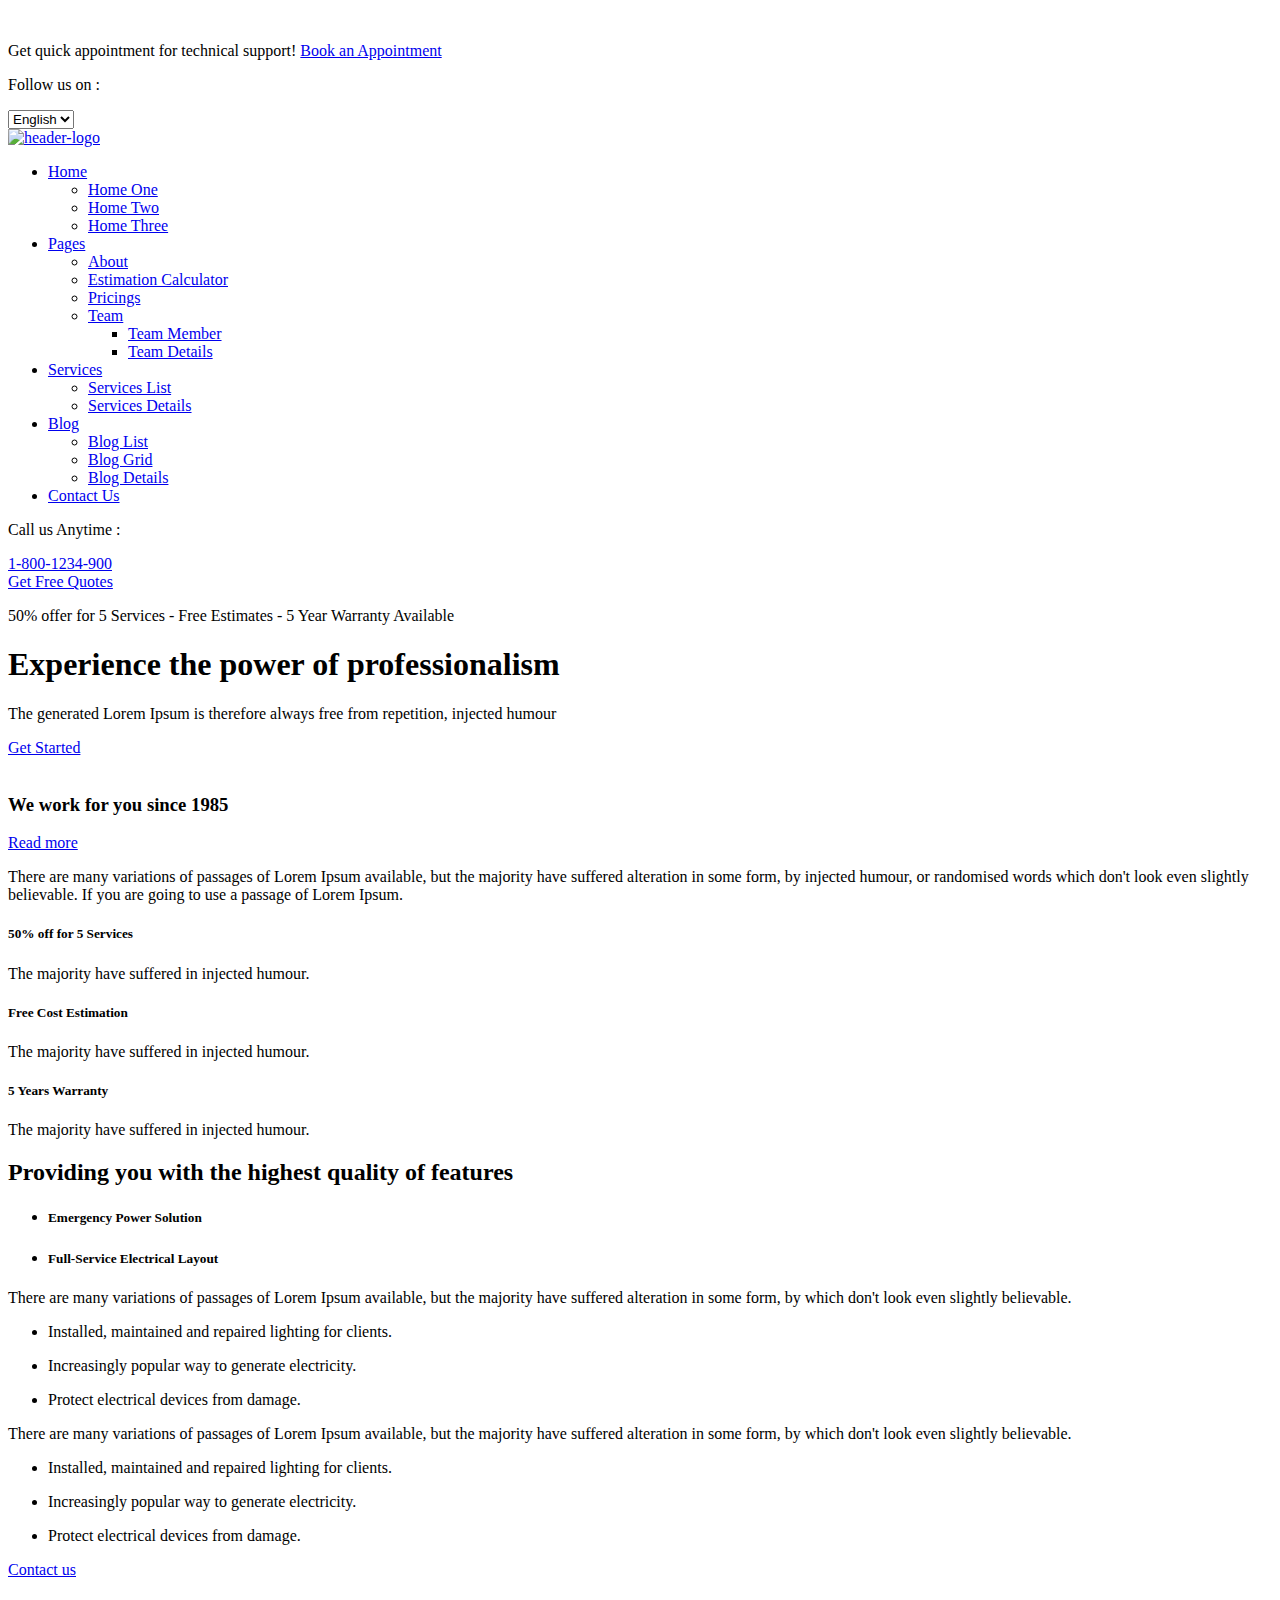
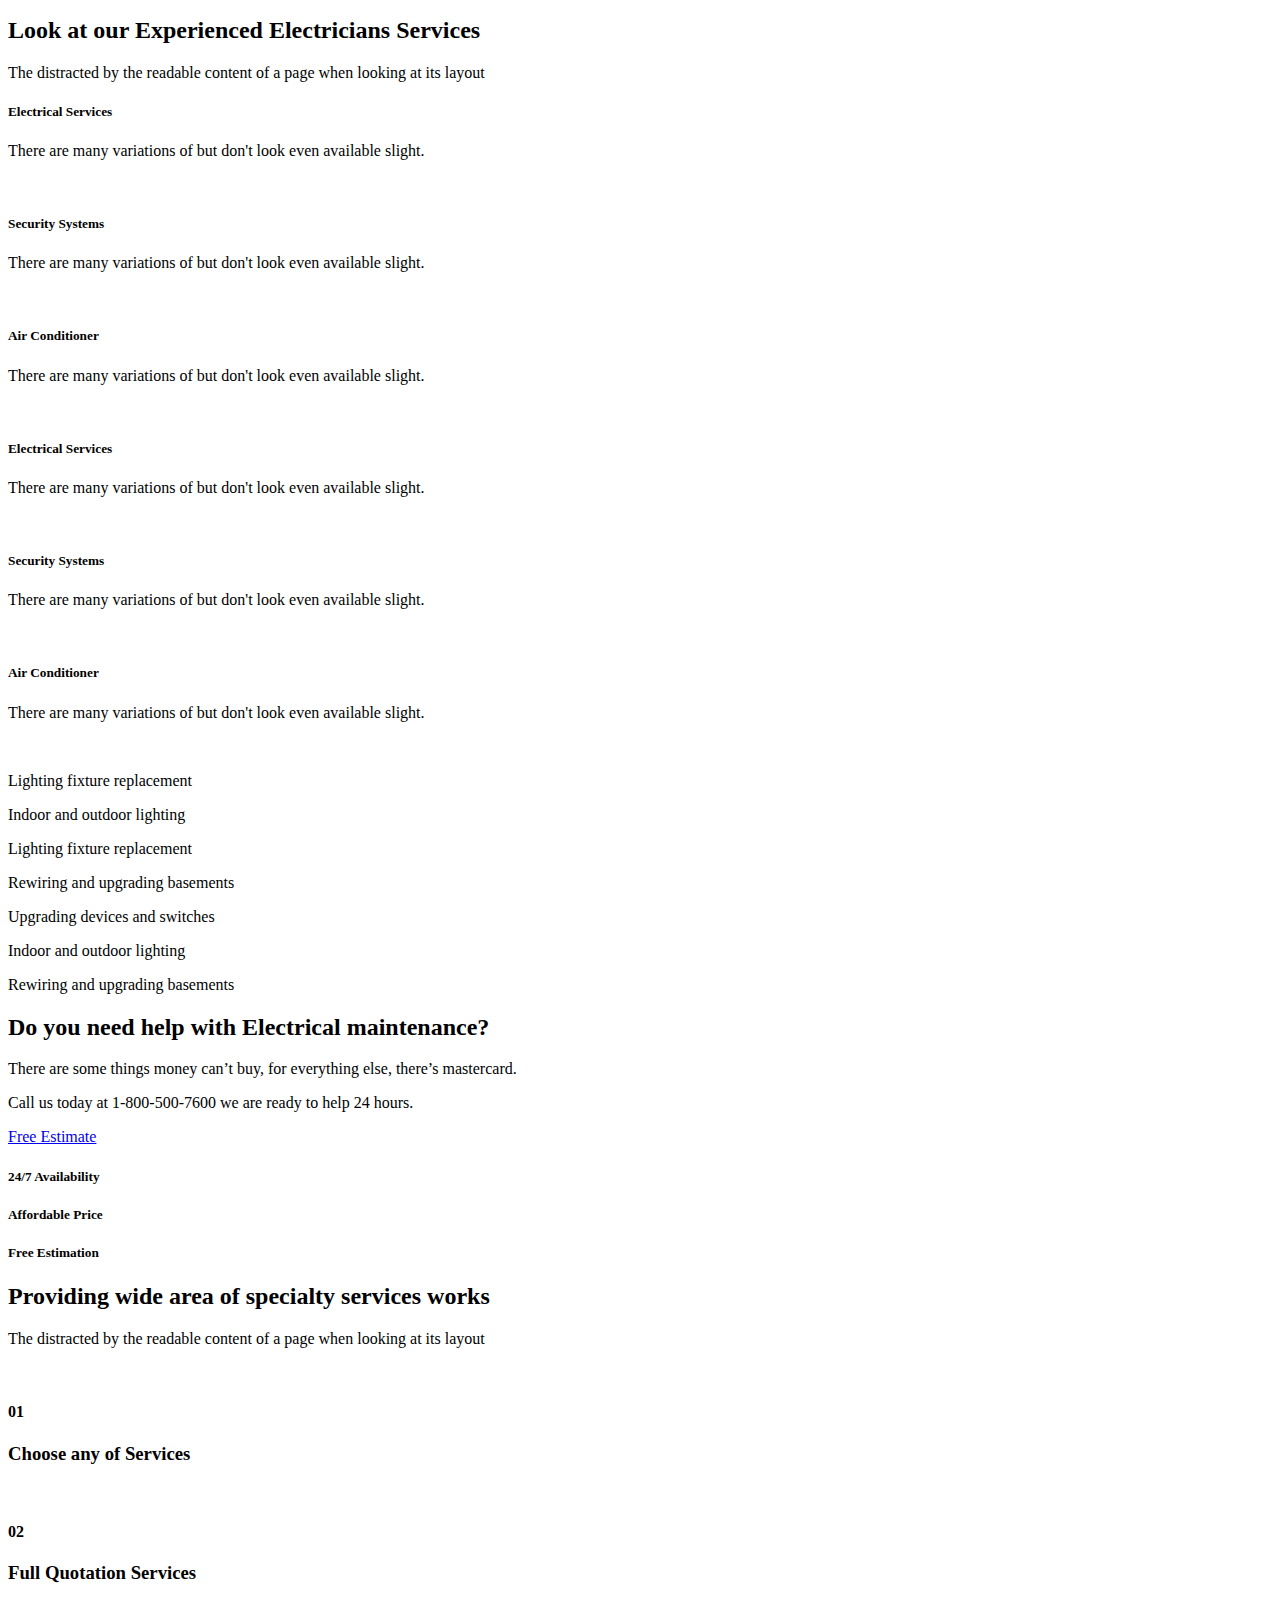
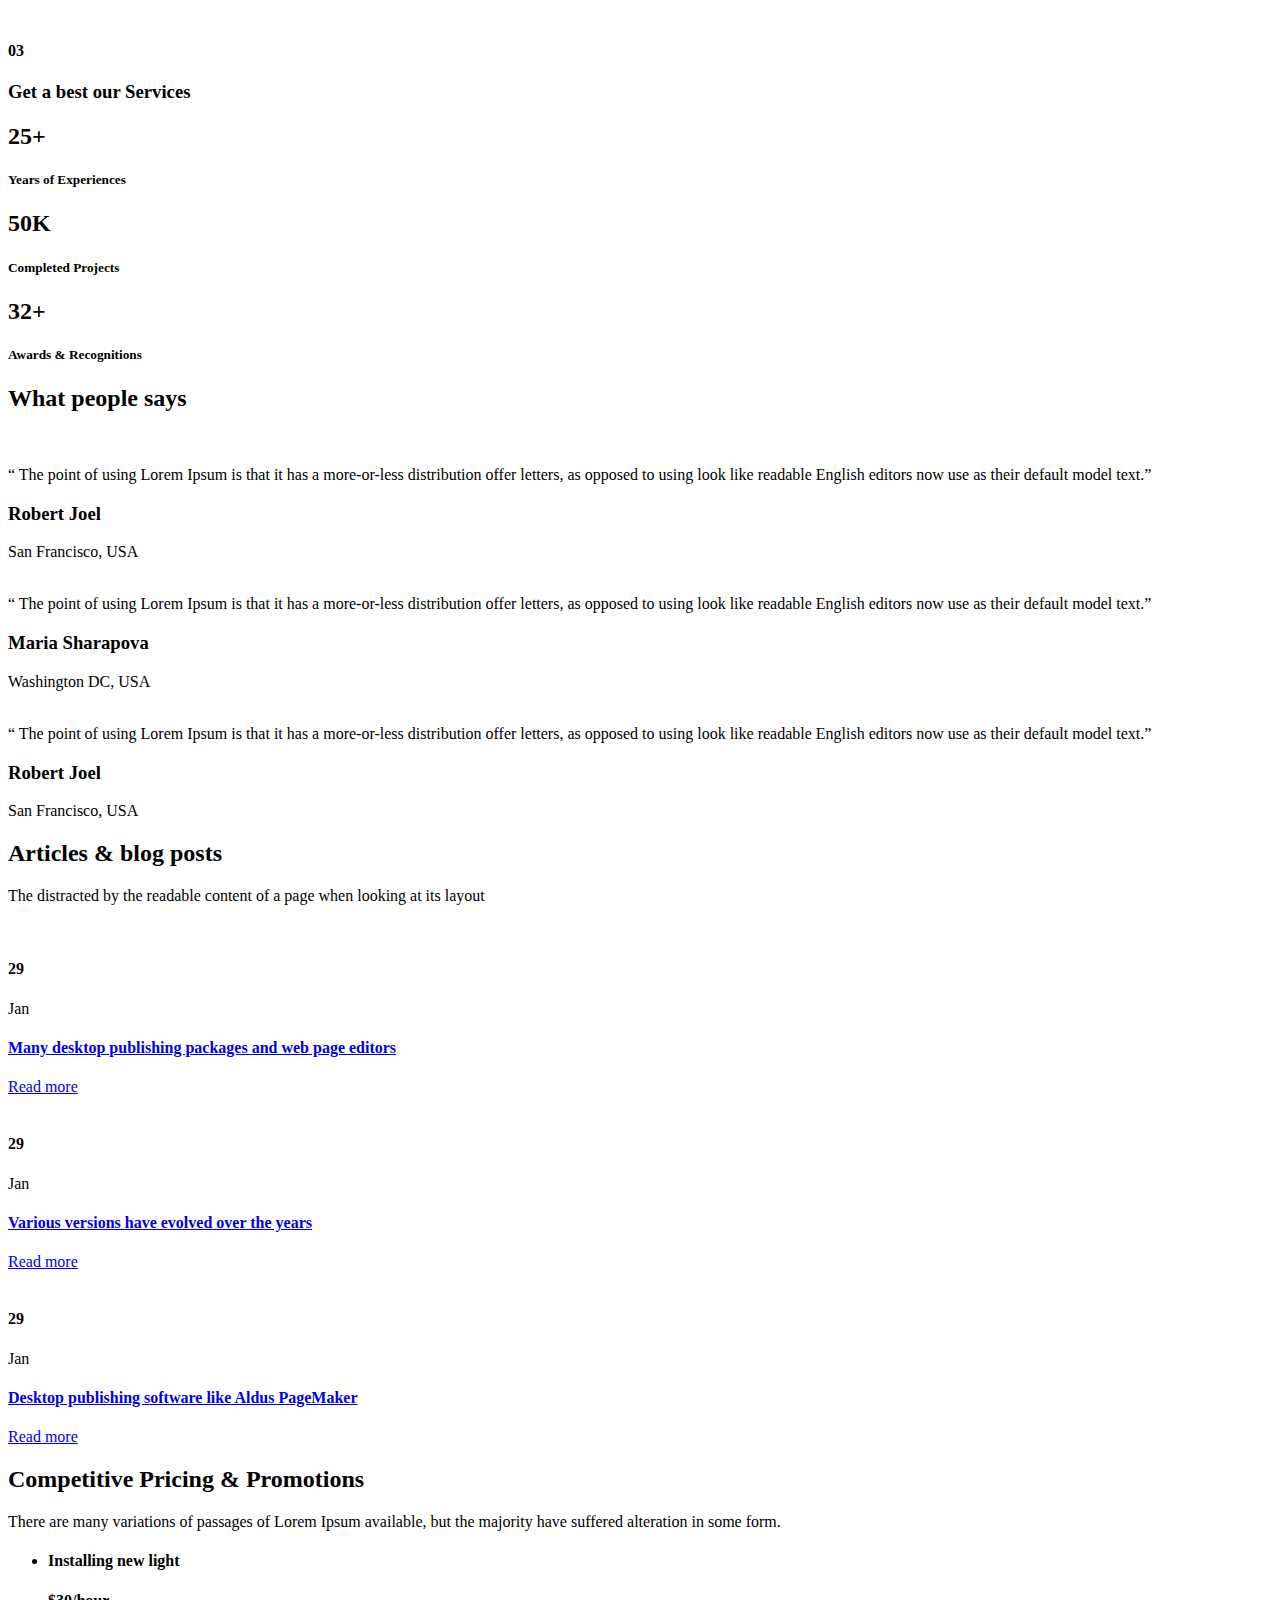
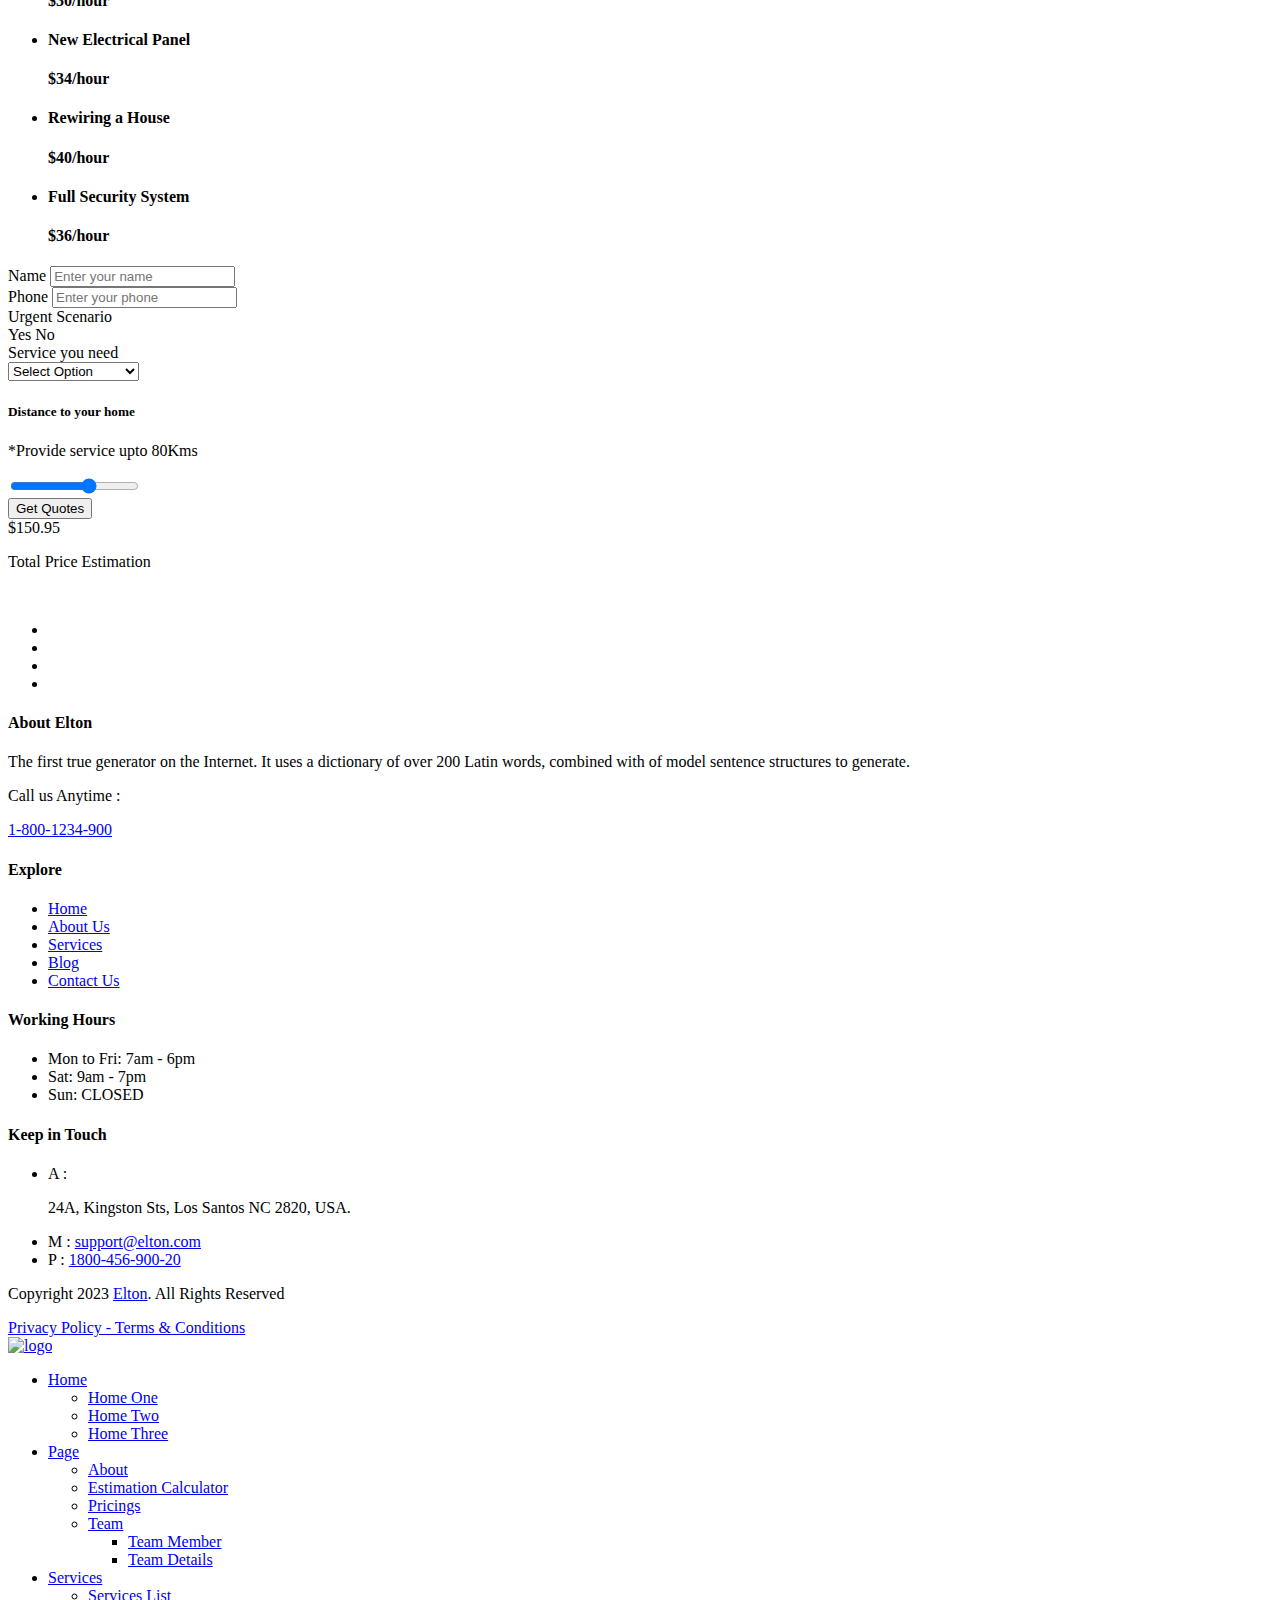
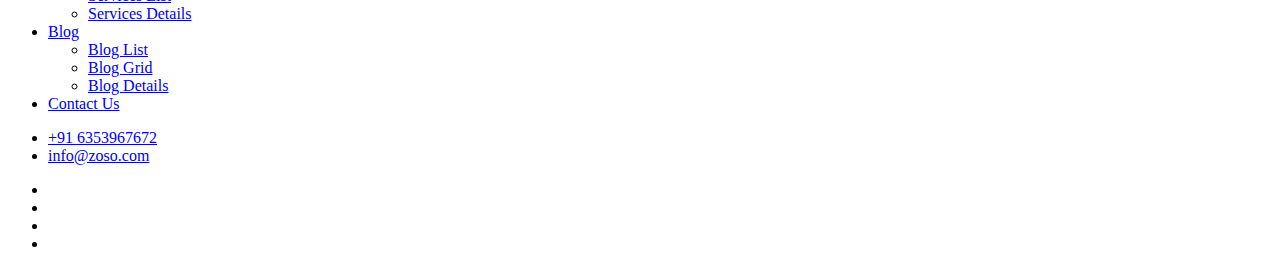
==== index.html @ 2d93e22a "Add files via upload" ====
<!DOCTYPE html>
<html lang="en">

<head>
    <meta charset="utf-8">
    <meta name="viewport" content="width=device-width, initial-scale=1">
    <!-- favicon -->
    <title>Elton</title>
    <link rel="icon" type="image/x-icon" href="assets/images/resources/favicon.png">
    <!-- fonts -->
    <link rel="preconnect" href="https://fonts.googleapis.com">
    <link rel="preconnect" href="https://fonts.gstatic.com" crossorigin>
    <link rel="preconnect" href="https://fonts.googleapis.com">
    <link rel="preconnect" href="https://fonts.gstatic.com" crossorigin>
    <link href="https://fonts.googleapis.com/css2?family=Inter:wght@100;200;300;400;500;600;700;800;900&family=Manrope:wght@200;300;400;500;600;700;800&display=swap" rel="stylesheet">
    <!-- stylesheet -->
    <link rel="stylesheet" type="text/css" href="assets/vendors/bootstrap/css/bootstrap.css">
    <link rel="stylesheet" type="text/css" href="assets/vendors/fontawesome/css/all.min.css">
    <link rel="stylesheet" type="text/css" href="assets/vendors/animate/animate.min.css">
    <link rel="stylesheet" type="text/css" href="assets/vendors/youtube-popup/youtube-popup.css">
    <link rel="stylesheet" type="text/css" href="assets/vendors/icomoon/style.css">
    <link rel="stylesheet" type="text/css" href="assets/vendors/owl-carousel/owl.carousel.min.css">
    <link rel="stylesheet" type="text/css" href="assets/vendors/owl-carousel/owl.theme.default.min.css">
    <link rel="stylesheet" type="text/css" href="assets/css/style.css">
    <link rel="stylesheet" type="text/css" href="assets/css/responsive.css">
</head>

<!-- body -->

<body class="custom-cursor">
    <div class="custom-cursor-one"></div>
    <div class="custom-cursor-two"></div>
    <div class="preloader">
        <div class="preloader-circle">
        </div>
        <div class="preloader-circle-img">
            <img src="assets/images/resources/fave-icon.png" alt="">
        </div>
    </div>
    <!-- page-wrapper -->
    <div class="page-wrapper">
        <!-- header -->
        <header class="main-header">
            <!-- main-header-top-wrapper -->
            <div class="main-header-top-wrapper">
                <div class="main-header-top-shape-one"></div>
                <div class="main-header-top-shape-two"></div>
                <div class="main-header-top-shape-three"></div>
                <div class="main-header-top-shape-four"></div>
                <div class="container-fluid">
                    <!-- main-header-top-inner -->
                    <div class="main-header-top-inner">
                        <div class="main-header-top-left">
                            <span class="icon-header-top-icon"></span>
                            <p class="main-header-top-text">Get quick appointment for technical support! <a
                                    href="contact.html">Book an Appointment<i class="icon-arrow-right-up"></i></a></p>
                        </div>
                        <div class="main-header-top-right">
                            <div class="main-header-social">
                                <p>Follow us on :</p>
                                <a href="#"><span class="icon-facebook"></span></a>
                                <a href="#"><span class="icon-twitter"></span></a>
                                <a href="#"><span class="icon-in"></span></a>
                            </div>
                            <div class="main-header-top-right-language-box">
                                <i class="icon-lng"></i>
                                <select name="pets" id="pet-select">
                                    <option value="">English</option>
                                    <option value="fra">Fra</option>
                                    <option value="ger">Ger</option>
                                    <option value="ita">Ita</option>
                                </select>
                            </div>
                        </div>
                    </div>
                </div>
            </div>
            <!-- main-header-menu-wrapper -->
            <div class="main-header-menu-wrapper">
                <div class="container-fluid">
                    <!-- main-menu -->
                    <nav class="main-menu">
                        <!-- main-menu-logo -->
                        <div class="main-menu-logo">
                            <a href="index.html">
                                <img src="assets/images/resources/logo.png" alt="header-logo">
                            </a>
                        </div>
                        <!-- main-menu-list -->
                        <ul class="main-menu-list">
                            <li class="menu-item-children"><a href="#">Home</a>
                                <ul>
                                    <li><a href="index.html">Home One</a></li>
                                    <li><a href="index2.html">Home Two</a></li>
                                    <li><a href="index3.html">Home Three</a></li>
                                </ul>
                            </li>
                            <li class="menu-item-children"><a href="#">Pages</a>
                                <ul>
                                    <li><a href="about.html">About</a></li>
                                    <li><a href="calculator.html">Estimation Calculator</a></li>
                                    <li><a href="pricing.html">Pricings</a></li>
                                    <li class="menu-item-children"><a href="#">Team<i class="fa fa-angle-down"></i></a>
                                        <ul class="sub-menu-inner">
                                            <li><a href="team.html">Team Member</a></li>
                                            <li><a href="team-details.html">Team Details</a></li>
                                        </ul>
                                    </li>
                                </ul>
                            </li>
                            <li class="menu-item-children"><a href="#">Services</a>
                                <ul>
                                    <li><a href="services.html">Services List</a></li>
                                    <li><a href="services-details.html">Services Details</a></li>
                                </ul>
                            </li>
                            <li class="menu-item-children"><a href="#">Blog</a>
                                <ul>
                                    <li><a href="blog.html">Blog List</a></li>
                                    <li><a href="blog-grid.html">Blog Grid</a></li>
                                    <li><a href="blog-details.html">Blog Details</a></li>
                                </ul>
                            </li>
                            <li><a href="contact.html">Contact Us</a></li>
                        </ul>
                        <!-- main-menu-right -->
                        <div class="main-menu-right">
                            <div class="main-menu-right-number-box">
                                <div class="main-menu-right-number-icon">
                                    <i class="icon-phone"></i>
                                </div>
                                <div class="main-menu-right-number-detail">
                                    <p>Call us Anytime :</p>
                                    <a href="tel:1-800-1234-900">1-800-1234-900</a>
                                </div>
                            </div>
                            <a href="calculator.html" class="main-menu-btn thm-btn">Get Free Quotes<i
                                    class="icon-arrow-right-up"></i></a>
                        </div>
                        <!-- header-right-end -->
                        <div class="header-right-end">
                            <span class="line-1"></span>
                            <span class="line-2"></span>
                            <span class="line-3"></span>
                        </div>
                    </nav>
                </div>
            </div>
        </header>
        <!-- site-main -->
        <main class="site-main">
            <!-- banner-one -->
            <section class="banner-one">
                <div class="banner-one-bg"></div>
                <div class="banner-one-bg-shape"></div>
                <div class="banner-one-shape-1 wow fadeInDownBig animated" data-wow-duration="1500ms"
                    data-wow-delay="100ms"></div>
                <div class="banner-one-shape-2 wow bounceInDown animated" data-wow-duration="3000ms"
                    data-wow-delay="400ms"></div>
                <div class="banner-one-shape-3 wow fadeInLeftBig animated" data-wow-duration="1500ms"
                    data-wow-delay="800ms"></div>
                <div class="banner-one-shape-4 wow fadeInLeftBig animated" data-wow-duration="1500ms"
                    data-wow-delay="1200ms"></div>
                <div class="banner-one-shape-5 wow fadeInRightBig animated" data-wow-duration="1500ms"
                    data-wow-delay="200ms"></div>
                <div class="banner-one-shape-6 wow bounceInRight animated" data-wow-duration="3000ms"
                    data-wow-delay="500ms"></div>
                <div class="banner-one-shape-7 wow fadeInRightBig animated" data-wow-duration="1500ms"
                    data-wow-delay="1000ms"></div>
                <div class="banner-one-shape-8 wow fadeInRightBig animated" data-wow-duration="1500ms"
                    data-wow-delay="1300ms"></div>
                <div class="container">
                    <!-- banner-one-info-box -->
                    <div class="banner-one-info-box">
                        <!-- banner-one-subtitle -->
                        <div class="banner-one-subtitle wow fadeInLeft animated" data-wow-duration="1500ms"
                            data-wow-delay="100ms">
                            <span class="icon-header-top-icon"></span>
                            <p>50% offer for 5 Services - Free Estimates - 5 Year Warranty Available</p>
                        </div>
                        <!-- banner-one-title -->
                        <div class="banner-one-title wow fadeInLeft animated" data-wow-duration="1500ms"
                            data-wow-delay="300ms">
                            <h1>Experience the power of professionalism</h1>
                        </div>
                        <!-- banner-one-text -->
                        <div class="banner-one-text wow fadeInLeft animated" data-wow-duration="1500ms"
                            data-wow-delay="500ms">
                            <p>The generated Lorem Ipsum is therefore always free from repetition, injected humour
                            </p>
                        </div>
                        <!-- banner-one-btn -->
                        <div class="banner-one-btn wow fadeInLeft animated" data-wow-duration="1500ms"
                            data-wow-delay="700ms">
                            <a href="calculator.html" class="thm-btn main-btn">Get Started<i class="icon-arrow-right-up"></i></a>
                        </div>
                    </div>
                </div>
            </section>
            <!-- about-one -->
            <section class="about-one">
                <div class="about-one-shape-1"></div>
                <div class="about-one-shape-2"></div>
                <div class="about-one-shape-3"></div>
                <div class="container">
                    <div class="row">
                        <div class="col-xl-7 col-lg-12 col-md-12 col-sm-12">
                            <!-- about-one-top -->
                            <div class="about-one-top wow fadeInUp animated" data-wow-duration="1500ms"
                                data-wow-delay="100ms">
                                <div class="about-one-icon">
                                    <img src="assets/images/about/about-Icon.png" alt="">
                                </div>
                                <div class="about-one-top-title">
                                    <h3>We work for you since 1985</h3>
                                    <a href="about.html" class="read-more-btn">Read more<i class="icon-arrow-right-up"></i></a>
                                </div>
                            </div>
                        </div>
                        <div class="col-xl-5 col-lg-12 col-md-12 col-sm-12">
                            <!-- about-one-top-text -->
                            <div class="about-one-top-text wow fadeInUp animated" data-wow-duration="1500ms"
                                data-wow-delay="200ms">
                                <p>There are many variations of passages of Lorem Ipsum available, but the majority
                                    have
                                    suffered alteration in some form, by injected humour, or randomised words which
                                    don't
                                    look even slightly believable. If you are going to use a passage of Lorem Ipsum.
                                </p>
                            </div>
                        </div>
                    </div>
                    <!-- about-one-bottom-box -->
                    <div class="about-one-bottom-box">
                        <div class="row">
                            <div class="col-xl-4 col-lg-4 col-md-12 col-sm-12 ">
                                <!-- about-one-single-box -->
                                <div class="about-one-single-box wow fadeInUp animated"
                                    data-wow-duration="1500ms" data-wow-delay="300ms">
                                    <div class="about-one-single-shape-1"></div>
                                    <div class="about-one-single-shape-2"></div>
                                    <div class="about-one-single-icon">
                                        <span class="icon-services01"></span>
                                    </div>
                                    <div class="about-one-single-title">
                                        <h5>50% off for 5 Services</h5>
                                        <p>The majority have suffered in injected humour.</p>
                                    </div>
                                </div>
                            </div>
                            <div class="col-xl-4 col-lg-4 col-md-12 col-sm-12 ">
                                <!-- about-one-single-box -->
                                <div class="about-one-single-box wow fadeInUp animated"
                                    data-wow-duration="1500ms" data-wow-delay="400ms">
                                    <div class="about-one-single-shape-1"></div>
                                    <div class="about-one-single-shape-2"></div>
                                    <div class="about-one-single-icon">
                                        <span class="icon-free-cost"></span>
                                    </div>
                                    <div class="about-one-single-title">
                                        <h5>Free Cost Estimation</h5>
                                        <p>The majority have suffered in injected humour.</p>
                                    </div>
                                </div>
                            </div>
                            <div class="col-xl-4 col-lg-4 col-md-12 col-sm-12 ">
                                <!-- about-one-single-box -->
                                <div class="about-one-single-box wow fadeInUp animated"
                                    data-wow-duration="1500ms" data-wow-delay="500ms">
                                    <div class="about-one-single-shape-1"></div>
                                    <div class="about-one-single-shape-2"></div>
                                    <div class="about-one-single-icon">
                                        <span class="icon-warranty"></span>
                                    </div>
                                    <div class="about-one-single-title">
                                        <h5>5 Years Warranty</h5>
                                        <p>The majority have suffered in injected humour.</p>
                                    </div>
                                </div>
                            </div>
                        </div>
                    </div>
                </div>
            </section>
            <!-- why-choose-one -->
            <section class="why-choose-one">
                <div class="container">
                    <div class="row align-items-center">
                        <div class="col-xl-6 col-lg-12 col-md-12 col-sm-12">
                            <!-- why-choose-one-left-box -->
                            <div class="why-choose-one-left-box wow fadeInLeft animated"
                                data-wow-duration="1500ms" data-wow-delay="100ms">
                                <div class="why-choose-one-icon">
                                    <span class="icon-icon"></span>
                                </div>
                                <div class="why-choose-one-title">
                                    <h2>Providing you with the highest quality of features</h2>
                                </div>
                                <!-- why-choose-one-tab -->
                                <ul class="why-choose-one-tab nav">
                                    <li>
                                        <div class="why-choose-one-tab-btn-box active" data-bs-toggle="pill"
                                            id="pills-digital-tab" data-bs-target="#pills-digital">
                                            <div class="why-choose-one-tab-btn-detail">
                                                <span class="icon-choose1"></span>
                                                <h5>Emergency Power Solution</h5>
                                            </div>
                                        </div>
                                    </li>
                                    <li>
                                        <div class="why-choose-one-tab-btn-box" data-bs-toggle="pill"
                                            id="pills-email-tab" data-bs-target="#pills-email">
                                            <div class="why-choose-one-tab-btn-detail">
                                                <span class="icon-choose2"></span>
                                                <h5>Full-Service Electrical Layout</h5>
                                            </div>
                                        </div>
                                    </li>
                                </ul>
                                <!-- why-choose-one-tab-detail -->
                                <div class="why-choose-one-tab-detail tab-content">
                                    <!-- service-three-img -->
                                    <div class="service-three-img tab-pane fade show active" id="pills-digital"
                                        aria-labelledby="pills-digital-tab">
                                        <p class="why-choose-one-tab-detail-text">There are many variations of
                                            passages
                                            of
                                            Lorem Ipsum available, but the majority have suffered alteration in some
                                            form,
                                            by which don't look even slightly believable.</p>
                                        <ul class="why-choose-one-tab-detail-list">
                                            <li>
                                                <span class="icon-check"></span>
                                                <p>Installed, maintained and repaired lighting for clients.</p>
                                            </li>
                                            <li>
                                                <span class="icon-check"></span>
                                                <p>Increasingly popular way to generate electricity.</p>
                                            </li>
                                            <li>
                                                <span class="icon-check"></span>
                                                <p>Protect electrical devices from damage.</p>
                                            </li>
                                        </ul>
                                    </div>
                                    <!-- service-three-img -->
                                    <div class="service-three-img tab-pane fade" id="pills-email"
                                        aria-labelledby="pills-email-tab">
                                        <p class="why-choose-one-tab-detail-text">There are many variations of
                                            passages
                                            of
                                            Lorem Ipsum available, but the majority have suffered alteration in some
                                            form,
                                            by which don't look even slightly believable.</p>
                                        <ul class="why-choose-one-tab-detail-list">
                                            <li>
                                                <span class="icon-check"></span>
                                                <p>Installed, maintained and repaired lighting for clients.</p>
                                            </li>
                                            <li>
                                                <span class="icon-check"></span>
                                                <p>Increasingly popular way to generate electricity.</p>
                                            </li>
                                            <li>
                                                <span class="icon-check"></span>
                                                <p>Protect electrical devices from damage.</p>
                                            </li>
                                        </ul>
                                    </div>
                                </div>
                                <!-- why-choose-one-btn -->
                                <div class="why-choose-one-btn">
                                    <a href="contact.html" class="thm-btn main-btn">Contact us<i
                                            class="icon-arrow-right-up"></i></a>
                                </div>
                            </div>
                        </div>
                        <div class="col-xl-6 col-lg-12 col-md-12 col-sm-12">
                            <!-- why-choose-one-right-box -->
                            <div class="why-choose-one-right-box  wow fadeInRight animated"
                                data-wow-duration="1500ms" data-wow-delay="100ms">
                                <div class="why-choose-one-right-box-shape-1"></div>
                                <div class="why-choose-one-right-box-shape-2"></div>
                                <!-- why-choose-one-img-box -->
                                <div class="why-choose-one-img-box">
                                    <div class="why-choose-one-img-box-shape-1 wow bounceInLeft animated"
                                        data-wow-duration="1500ms" data-wow-delay="100ms"></div>
                                    <div class="why-choose-one-img-box-shape-2 wow bounceInLeft animated"
                                        data-wow-duration="1500ms" data-wow-delay="300ms"></div>
                                    <div class="why-choose-one-img-box-shape-3 wow bounceInLeft animated"
                                        data-wow-duration="1500ms" data-wow-delay="400ms"></div>
                                    <div class="why-choose-one-img-box-shape-4 wow bounceInRight animated"
                                        data-wow-duration="1500ms" data-wow-delay="100ms"></div>
                                    <div class="why-choose-one-img-box-shape-5 wow bounceInRight animated"
                                        data-wow-duration="1500ms" data-wow-delay="300ms"></div>
                                    <div class="why-choose-one-img-box-shape-6 wow bounceInRight animated"
                                        data-wow-duration="1500ms" data-wow-delay="400ms"></div>
                                    <!-- why-choose-one-img -->
                                    <div class="why-choose-one-img">
                                        <img src="assets/images/why-choose/why-choose-one-img.png" alt="">
                                    </div>
                                </div>
                            </div>
                        </div>
                    </div>
                </div>
            </section>
            <!-- services-one -->
            <section class="services-one">
                <div class="services-one-shape-1"></div>
                <div class="services-one-shape-2"></div>
                <div class="container">
                    <!-- services-one-title-box -->
                    <div class="services-one-title-box">
                        <div class="section-title-box text-center">
                            <div class="section-title-icon wow fadeInUp animated" data-wow-duration="1500ms"
                                data-wow-delay="100ms">
                                <span class="icon-icon"></span>
                            </div>
                            <div class="section-title-title wow fadeInUp animated" data-wow-duration="1500ms"
                                data-wow-delay="200ms">
                                <h2>Look at our Experienced Electricians Services</h2>
                            </div>
                            <div class="section-title-text wow fadeInUp animated" data-wow-duration="1500ms"
                                data-wow-delay="300ms">
                                <p>The distracted by the readable content of a page when looking at its layout</p>
                            </div>
                        </div>
                        <!-- services-one-slider -->
                        <div class="services-one-slider owl-carousel owl-theme owl-loaded owl-drag">
                            <!-- services-one-single-box -->
                            <div class="services-one-single-box wow fadeInRight animated"
                                data-wow-duration="1500ms" data-wow-delay="200ms">
                                <div class="services-one-single-box-shape"></div>
                                <div class="services-one-single-btn">
                                    <a href="services.html"><i class="icon-arrow-right-up"></i></a>
                                </div>
                                <div class="services-one-single-icon">
                                    <span class="icon-services1"></span>
                                </div>
                                <div class="services-one-single-title">
                                    <h5>Electrical Services</h5>
                                </div>
                                <div class="services-one-single-text">
                                    <p>There are many variations of but don't look even available slight.</p>
                                </div>
                                <div class="services-one-single-img">
                                    <img src="assets/images/services/services-one-img-1.png" alt="">
                                </div>
                            </div>
                            <!-- services-one-single-box -->
                            <div class="services-one-single-box wow fadeInRight animated"
                                data-wow-duration="1500ms" data-wow-delay="400ms">
                                <div class="services-one-single-box-shape"></div>
                                <div class="services-one-single-btn">
                                    <a href="services.html"><i class="icon-arrow-right-up"></i></a>
                                </div>
                                <div class="services-one-single-icon">
                                    <span class="icon-services2"></span>
                                </div>
                                <div class="services-one-single-title">
                                    <h5>Security Systems</h5>
                                </div>
                                <div class="services-one-single-text">
                                    <p>There are many variations of but don't look even available slight.</p>
                                </div>
                                <div class="services-one-single-img">
                                    <img src="assets/images/services/services-one-img-2.png" alt="">
                                </div>
                            </div>
                            <!-- services-one-single-box -->
                            <div class="services-one-single-box wow fadeInRight animated"
                                data-wow-duration="1500ms" data-wow-delay="600ms">
                                <div class="services-one-single-box-shape"></div>
                                <div class="services-one-single-btn">
                                    <a href="services.html"><i class="icon-arrow-right-up"></i></a>
                                </div>
                                <div class="services-one-single-icon">
                                    <span class="icon-services3"></span>
                                </div>
                                <div class="services-one-single-title">
                                    <h5>Air Conditioner</h5>
                                </div>
                                <div class="services-one-single-text">
                                    <p>There are many variations of but don't look even available slight.</p>
                                </div>
                                <div class="services-one-single-img">
                                    <img src="assets/images/services/services-one-img-3.png" alt="">
                                </div>
                            </div>
                            <!-- services-one-single-box -->
                            <div class="services-one-single-box wow fadeInRight animated"
                                data-wow-duration="1500ms" data-wow-delay="800ms">
                                <div class="services-one-single-box-shape"></div>
                                <div class="services-one-single-btn">
                                    <a href="services.html"><i class="icon-arrow-right-up"></i></a>
                                </div>
                                <div class="services-one-single-icon">
                                    <span class="icon-services1"></span>
                                </div>
                                <div class="services-one-single-title">
                                    <h5>Electrical Services</h5>
                                </div>
                                <div class="services-one-single-text">
                                    <p>There are many variations of but don't look even available slight.</p>
                                </div>
                                <div class="services-one-single-img">
                                    <img src="assets/images/services/services-one-img-1.png" alt="">
                                </div>
                            </div>
                            <!-- services-one-single-box -->
                            <div class="services-one-single-box wow fadeInRight animated"
                                data-wow-duration="1500ms" data-wow-delay="1000ms">
                                <div class="services-one-single-box-shape"></div>
                                <div class="services-one-single-btn">
                                    <a href="services.html"><i class="icon-arrow-right-up"></i></a>
                                </div>
                                <div class="services-one-single-icon">
                                    <span class="icon-services2"></span>
                                </div>
                                <div class="services-one-single-title">
                                    <h5>Security Systems</h5>
                                </div>
                                <div class="services-one-single-text">
                                    <p>There are many variations of but don't look even available slight.</p>
                                </div>
                                <div class="services-one-single-img">
                                    <img src="assets/images/services/services-one-img-2.png" alt="">
                                </div>
                            </div>
                            <!-- services-one-single-box -->
                            <div class="services-one-single-box wow fadeInRight animated"
                                data-wow-duration="1500ms" data-wow-delay="1200ms">
                                <div class="services-one-single-box-shape"></div>
                                <div class="services-one-single-btn">
                                    <a href="services.html"><i class="icon-arrow-right-up"></i></a>
                                </div>
                                <div class="services-one-single-icon">
                                    <span class="icon-services3"></span>
                                </div>
                                <div class="services-one-single-title">
                                    <h5>Air Conditioner</h5>
                                </div>
                                <div class="services-one-single-text">
                                    <p>There are many variations of but don't look even available slight.</p>
                                </div>
                                <div class="services-one-single-img">
                                    <img src="assets/images/services/services-one-img-3.png" alt="">
                                </div>
                            </div>
                        </div>
                    </div>
                </div>
            </section>
            <!-- promo-one -->
            <section class="promo-one">
                <div class="container-fluid">
                    <!-- promo-one-slider -->
                    <div class="promo-one-slider owl-carousel owl-theme owl-loaded owl-drag">
                        <!-- promo-one-single -->
                        <div class="promo-one-single">
                            <span class="icon-about-icon"></span>
                            <p>Lighting fixture replacement</p>
                        </div>
                        <!-- promo-one-single -->
                        <div class="promo-one-single">
                            <span class="icon-about-icon"></span>
                            <p>Indoor and outdoor lighting</p>
                        </div>
                        <!-- promo-one-single -->
                        <div class="promo-one-single">
                            <span class="icon-about-icon"></span>
                            <p>Lighting fixture replacement</p>
                        </div>
                        <!-- promo-one-single -->
                        <div class="promo-one-single">
                            <span class="icon-about-icon"></span>
                            <p>Rewiring and upgrading basements</p>
                        </div>
                        <!-- promo-one-single -->
                        <div class="promo-one-single">
                            <span class="icon-about-icon"></span>
                            <p>Upgrading devices and switches</p>
                        </div>
                        <!-- promo-one-single -->
                        <div class="promo-one-single">
                            <span class="icon-about-icon"></span>
                            <p>Indoor and outdoor lighting</p>
                        </div>
                        <!-- promo-one-single -->
                        <div class="promo-one-single">
                            <span class="icon-about-icon"></span>
                            <p>Rewiring and upgrading basements</p>
                        </div>
                    </div>
                </div>
            </section>
            <!-- why-choose-two -->
            <section class="why-choose-two">
                <div class="why-choose-two-bg wow fadeInRight animated" data-wow-duration="1500ms"
                    data-wow-delay="100ms"></div>
                <div class="why-choose-two-bg-2"></div>
                <div class="why-choose-two-shape"></div>
                <div class="container">
                    <!-- why-choose-two-top-box -->
                    <div class="why-choose-two-top-box">
                        <div class="row">
                            <div class="col-xl-6 col-lg-7 col-md-12 col-sm-12">
                                <!-- why-choose-two-top-detail -->
                                <div class="why-choose-two-top-detail wow fadeInLeft animated"
                                    data-wow-duration="1500ms" data-wow-delay="100ms">
                                    <!-- section-title-box -->
                                    <div class="section-title-box">
                                        <div class="section-title-icon">
                                            <span class="icon-icon"></span>
                                        </div>
                                        <div class="section-title-title">
                                            <h2>Do you need help with Electrical maintenance?</h2>
                                        </div>
                                        <div class="section-title-text">
                                            <p>There are some things money can’t buy, for everything else, there’s
                                                mastercard.</p>
                                        </div>
                                        <div class="section-title-text-two">
                                            <p>Call us today at <span>1-800-500-7600</span> we are ready to help 24
                                                hours.
                                            </p>
                                        </div>
                                        <div class="why-choose-two-btn-box align-items-center d-flex">
                                            <a href="pricing.html" class="thm-btn main-btn">Free Estimate<i
                                                    class="icon-arrow-right-up"></i></a>
                                            <a href="https://www.youtube.com/watch?v=rzfmZC3kg3M"
                                                class="video-popup video-btn"><i class="icon-promo"></i></a>
                                        </div>
                                    </div>
                                </div>
                            </div>
                            <div class="col-xl-6 col-lg-5 col-md-12 col-sm-12"></div>
                        </div>
                    </div>
                    <!-- why-choose-two-bottom -->
                    <div class="why-choose-two-bottom wow fadeInUp animated" data-wow-duration="1500ms"
                        data-wow-delay="100ms">
                        <!-- why-choose-two-bottom-content -->
                        <div class="why-choose-two-bottom-content">
                            <span class="icon-choose3"></span>
                            <h5>24/7 Availability</h5>
                        </div>
                        <!-- why-choose-two-bottom-content -->
                        <div class="why-choose-two-bottom-content">
                            <span class="icon-choose4"></span>
                            <h5>Affordable Price</h5>
                        </div>
                        <!-- why-choose-two-bottom-content -->
                        <div class="why-choose-two-bottom-content">
                            <span class="icon-choose5"></span>
                            <h5>Free Estimation</h5>
                        </div>
                    </div>
                </div>
            </section>
            <!-- works-step -->
            <section class="works-step">
                <div class="works-step-bg"></div>
                <div class="container">
                    <!-- works-step-box  -->
                    <div class="works-step-box">
                        <!-- works-step-box-title-box -->
                        <div class="works-step-box-title-box">
                            <!-- section-title-box -->
                            <div class="section-title-box text-center">
                                <div class="section-title-icon wow fadeInUp animated"
                                    data-wow-duration="1500ms" data-wow-delay="100ms">
                                    <span class="icon-icon"></span>
                                </div>
                                <div class="section-title-title wow fadeInUp animated"
                                    data-wow-duration="1500ms" data-wow-delay="200ms">
                                    <h2>Providing wide area of specialty services works</h2>
                                </div>
                                <div class="section-title-text wow fadeInUp animated"
                                    data-wow-duration="1500ms" data-wow-delay="300ms">
                                    <p>The distracted by the readable content of a page when looking at its layout
                                    </p>
                                </div>
                            </div>
                        </div>
                        <div class="row">
                            <div class="col-xl-4 col-lg-4 col-md-12 col-sm-12">
                                <!-- works-step-single-box -->
                                <div class="works-step-single-box wow fadeInLeft animated"
                                    data-wow-duration="1500ms" data-wow-delay="500ms">
                                    <div class="works-step-single-img-box">
                                        <div class="works-step-single-img">
                                            <img src="assets/images/resources/works-step-img-1.png" alt="">
                                        </div>
                                        <div class="works-step-single-tag">
                                            <h4>01</h4>
                                        </div>
                                    </div>
                                    <div class="works-step-single-title text-center">
                                        <h3>Choose any of Services</h3>
                                    </div>
                                </div>
                            </div>

                            <div class="col-xl-4 col-lg-4 col-md-12 col-sm-12">
                                <!-- works-step-single-box -->
                                <div class="works-step-single-box mx-auto wow fadeInLeft animated"
                                    data-wow-duration="1500ms" data-wow-delay="300ms">
                                    <div class="works-step-single-img-box">
                                        <div class="works-step-single-img">
                                            <img src="assets/images/resources/works-step-img-2.png" alt="">
                                        </div>
                                        <div class="works-step-single-tag">
                                            <h4>02</h4>
                                        </div>
                                    </div>
                                    <div class="works-step-single-title text-center">
                                        <h3>Full Quotation Services</h3>
                                    </div>
                                </div>
                            </div>
                            <div class="col-xl-4 col-lg-4 col-md-12 col-sm-12">
                                <!-- works-step-single-box -->
                                <div class="works-step-single-box ms-auto wow fadeInLeft animated"
                                    data-wow-duration="1500ms" data-wow-delay="100ms">
                                    <div class="works-step-single-img-box">
                                        <div class="works-step-single-img">
                                            <img src="assets/images/resources/works-step-img-3.png" alt="">
                                        </div>
                                        <div class="works-step-single-tag">
                                            <h4>03</h4>
                                        </div>
                                    </div>
                                    <div class="works-step-single-title text-center">
                                        <h3>Get a best our Services</h3>
                                    </div>
                                </div>
                            </div>
                        </div>
                    </div>
                    <!-- project-stats -->
                    <div class="project-stats">
                        <div class="project-stats-content wow fadeInRight animated" data-wow-duration="1500ms"
                            data-wow-delay="100ms">
                            <h2><span class="project-count">25</span>+</h2>
                            <h5>Years of Experiences</h5>
                        </div>
                        <div class="project-stats-content wow fadeInRight animated" data-wow-duration="1500ms"
                            data-wow-delay="300ms">
                            <h2><span class="project-count">50</span>K</h2>
                            <h5>Completed Projects</h5>
                        </div>
                        <div class="project-stats-content wow fadeInRight animated" data-wow-duration="1500ms"
                            data-wow-delay="500ms">
                            <h2><span class="project-count">32</span>+</h2>
                            <h5>Awards & Recognitions</h5>
                        </div>
                    </div>
                </div>
            </section>
            <!-- testimonial-one -->
            <section class="testimonial-one">
                <div class="testimonial-one-shape-1"></div>
                <div class="testimonial-one-shape-2"></div>
                <div class="testimonial-one-shape-3"></div>
                <div class="container">
                    <!-- testimonial-one-title-box -->
                    <div class="testimonial-one-title-box wow fadeInRight animated" data-wow-duration="1500ms"
                        data-wow-delay="100ms">
                        <!-- section-title-box -->
                        <div class="section-title-box">
                            <div class="section-title-icon">
                                <span class="icon-icon"></span>
                            </div>
                            <div class="section-title-title">
                                <h2>What people says</h2>
                            </div>
                        </div>
                    </div>
                    <!-- testimonial-one-slider -->
                    <div class="testimonial-one-slider owl-carousel owl-theme owl-loaded owl-drag">
                        <div class="testimonial-one-content wow fadeInUp animated" data-wow-duration="1500ms"
                            data-wow-delay="200ms">
                            <div class="testimonial-one-content-shape-1 wow bounceInDown animated"
                                data-wow-duration="2000ms" data-wow-delay="100ms"></div>
                            <div class="testimonial-one-content-shape-2 wow bounceInDown animated"
                                data-wow-duration="2000ms" data-wow-delay="400ms"></div>
                            <div class="testimonial-one-content-shape-3 wow bounceInDown animated"
                                data-wow-duration="2000ms" data-wow-delay="500ms"></div>
                            <div class="testimonial-one-content-shape-4"></div>
                            <div class="testimonial-one-content-img">
                                <img src="assets/images/testimonial/testimonial-one-img-1.png" alt="">
                            </div>
                            <!-- testimonial-one-content-detail-box -->
                            <div class="testimonial-one-content-detail-box">
                                <p>“ The point of using Lorem Ipsum is that it has a more-or-less distribution offer
                                    letters, as opposed to using look like readable English editors now use as their
                                    default
                                    model text.”</p>
                                <h3>Robert Joel</h3>
                                <span>San Francisco, USA</span>
                            </div>
                        </div>
                        <!-- testimonial-one-content -->
                        <div class="testimonial-one-content wow fadeInUp animated" data-wow-duration="1500ms"
                            data-wow-delay="400ms">
                            <div class="testimonial-one-content-shape-1 wow bounceInDown animated"
                                data-wow-duration="2000ms" data-wow-delay="100ms"></div>
                            <div class="testimonial-one-content-shape-2 wow bounceInDown animated"
                                data-wow-duration="2000ms" data-wow-delay="400ms"></div>
                            <div class="testimonial-one-content-shape-3 wow bounceInDown animated"
                                data-wow-duration="2000ms" data-wow-delay="500ms"></div>
                            <div class="testimonial-one-content-shape-4"></div>
                            <div class="testimonial-one-content-img">
                                <img src="assets/images/testimonial/testimonial-one-img-2.png" alt="">
                            </div>
                            <!-- testimonial-one-content-detail-box -->
                            <div class="testimonial-one-content-detail-box">
                                <p>“ The point of using Lorem Ipsum is that it has a more-or-less distribution offer
                                    letters, as opposed to using look like readable English editors now use as their
                                    default
                                    model text.”</p>
                                <h3>Maria Sharapova</h3>
                                <span>Washington DC, USA</span>
                            </div>
                        </div>
                        <!-- testimonial-one-content -->
                        <div class="testimonial-one-content wow fadeInUp animated" data-wow-duration="1500ms"
                            data-wow-delay="600ms">
                            <div class="testimonial-one-content-shape-1 wow bounceInDown animated"
                                data-wow-duration="2000ms" data-wow-delay="100ms"></div>
                            <div class="testimonial-one-content-shape-2 wow bounceInDown animated"
                                data-wow-duration="2000ms" data-wow-delay="400ms"></div>
                            <div class="testimonial-one-content-shape-3 wow bounceInDown animated"
                                data-wow-duration="2000ms" data-wow-delay="500ms"></div>
                            <div class="testimonial-one-content-shape-4"></div>
                            <div class="testimonial-one-content-img">
                                <img src="assets/images/testimonial/testimonial-one-img-1.png" alt="">
                            </div>
                            <!-- testimonial-one-content-detail-box -->
                            <div class="testimonial-one-content-detail-box">
                                <p>“ The point of using Lorem Ipsum is that it has a more-or-less distribution offer
                                    letters, as opposed to using look like readable English editors now use as their
                                    default
                                    model text.”</p>
                                <h3>Robert Joel</h3>
                                <span>San Francisco, USA</span>
                            </div>
                        </div>
                    </div>
                </div>
            </section>
            <!-- blog-one -->
            <section class="blog-one">
                <div class="blog-one-bg"></div>
                <div class="container">
                    <!-- blog-one-title-box -->
                    <div class="blog-one-title-box">
                        <!-- section-title-box -->
                        <div class="section-title-box text-center">
                            <div class="section-title-icon wow fadeInUp animated" data-wow-duration="1500ms"
                                data-wow-delay="100ms">
                                <span class="icon-icon"></span>
                            </div>
                            <div class="section-title-title wow fadeInUp animated" data-wow-duration="1500ms"
                                data-wow-delay="200ms">
                                <h2>Articles & blog posts</h2>
                            </div>
                            <div class="section-title-text wow fadeInUp animated" data-wow-duration="1500ms"
                                data-wow-delay="300ms">
                                <p>The distracted by the readable content of a page when looking at its layout</p>
                            </div>
                        </div>
                    </div>
                    <div class="row">
                        <div class="col-xl-4 col-lg-4 col-md-12 col-sm-12">
                            <!-- blog-one-single-box -->
                            <div class="blog-one-single-box wow fadeInLeft animated" data-wow-duration="1500ms"
                                data-wow-delay="600ms">
                                <!-- blog-one-single-img-box -->
                                <div class="blog-one-single-img-box">
                                    <img src="assets/images/blog/blog-one-img-1.png" alt="">
                                    <div class="blog-one-single-date">
                                        <h4>29</h4>
                                        <p>Jan</p>
                                    </div>
                                </div>
                                <!-- blog-one-single-detail -->
                                <div class="blog-one-single-detail">
                                    <h4>
                                        <a href="blog-details.html">Many desktop publishing packages and web page
                                            editors</a>
                                    </h4>
                                    <a href="blog-grid.html" class="btn-read-more thm-btn">Read more<i
                                            class="icon-arrow-right-up"></i></a>
                                </div>
                            </div>
                        </div>
                        <div class="col-xl-4 col-lg-4 col-md-12 col-sm-12">
                            <!-- blog-one-single-box -->
                            <div class="blog-one-single-box wow fadeInLeft animated" data-wow-duration="1500ms"
                                data-wow-delay="400ms">
                                <!-- blog-one-single-img-box -->
                                <div class="blog-one-single-img-box">
                                    <img src="assets/images/blog/blog-one-img-2.png" alt="">
                                    <div class="blog-one-single-date">
                                        <h4>29</h4>
                                        <p>Jan</p>
                                    </div>
                                </div>
                                <!-- blog-one-single-detail -->
                                <div class="blog-one-single-detail">
                                    <h4>
                                        <a href="blog-details.html">Various versions have evolved over the years</a>
                                    </h4>
                                    <a href="blog-grid.html" class="btn-read-more thm-btn">Read more<i
                                            class="icon-arrow-right-up"></i></a>
                                </div>
                            </div>
                        </div>
                        <div class="col-xl-4 col-lg-4 col-md-12 col-sm-12">
                            <!-- blog-one-single-box -->
                            <div class="blog-one-single-box wow fadeInLeft animated" data-wow-duration="1500ms"
                                data-wow-delay="200ms">
                                <!-- blog-one-single-img-box -->
                                <div class="blog-one-single-img-box">
                                    <img src="assets/images/blog/blog-one-img-3.png" alt="">
                                    <div class="blog-one-single-date">
                                        <h4>29</h4>
                                        <p>Jan</p>
                                    </div>
                                </div>
                                <!-- blog-one-single-detail -->
                                <div class="blog-one-single-detail">
                                    <h4>
                                        <a href="blog-details.html">Desktop publishing software like Aldus PageMaker</a>
                                    </h4>
                                    <a href="blog-grid.html" class="btn-read-more thm-btn">Read more<i
                                            class="icon-arrow-right-up"></i></a>
                                </div>
                            </div>
                        </div>
                    </div>
                    <!-- price-package-one-wrapper -->
                    <div class="price-package-one-wrapper wow fadeInDown animated" data-wow-duration="1500ms"
                        data-wow-delay="100ms">
                        <!-- price-package-one-box -->
                        <div class="price-package-one-box">
                            <div class="price-package-one-box-shape-1"></div>
                            <div class="price-package-one-box-shape-2"></div>
                            <div class="row">
                                <div class="col-xl-5 col-lg-5 col-md-12 col-sm-12">
                                    <!-- price-package-one-left-box -->
                                    <div class="price-package-one-left-box">
                                        <!-- section-title-box -->
                                        <div class="section-title-box">
                                            <div class="section-title-icon">
                                                <span class="icon-icon"></span>
                                            </div>
                                            <div class="section-title-title">
                                                <h2>Competitive Pricing & Promotions</h2>
                                            </div>
                                            <div class="section-title-text">
                                                <p>There are many variations of passages of Lorem Ipsum available,
                                                    but
                                                    the majority have suffered alteration in some form.</p>
                                            </div>
                                        </div>
                                        <!-- price-package-one-detail -->
                                        <ul class="price-package-one-detail">
                                            <li>
                                                <h4><span class="icon-check"></span>Installing new light</h4>
                                                <h4>$30/hour</h4>
                                            </li>
                                            <li>
                                                <h4><span class="icon-check"></span>New Electrical Panel</h4>
                                                <h4>$34/hour</h4>
                                            </li>
                                            <li>
                                                <h4><span class="icon-check"></span>Rewiring a House</h4>
                                                <h4>$40/hour</h4>
                                            </li>
                                            <li>
                                                <h4><span class="icon-check"></span>Full Security System</h4>
                                                <h4>$36/hour</h4>
                                            </li>
                                        </ul>
                                    </div>
                                </div>
                                <div class="col-xl-7 col-lg-7 col-md-12 col-sm-12">
                                    <!-- price-package-one-right-box -->
                                    <div class="price-package-one-right-box">
                                        <form action="assets/inc/sendemail.php">
                                            <div class="row">
                                                <div class="col-xl-6 col-lg-6 col-md-6 col-sm-12">
                                                    <!-- form-group -->
                                                    <div class="form-group">
                                                        <label for="name">Name</label>
                                                        <input class="form-control" type="text" id="name"
                                                            placeholder="Enter your name" required>
                                                    </div>
                                                </div>
                                                <div class="col-xl-6 col-lg-6 col-md-6 col-sm-12">
                                                    <!-- form-group -->
                                                    <div class="form-group">
                                                        <label for="phone">Phone</label>
                                                        <input class="form-control" type="text" id="phone"
                                                            placeholder="Enter your phone" required>
                                                    </div>
                                                </div>
                                                <div class="col-xl-4 col-lg-5 col-md-4 col-sm-12">
                                                    <!-- form-group -->
                                                    <div class="form-group">
                                                        <label>Urgent Scenario</label>
                                                        <div class="urgent-scenario-btn">
                                                            <span class="active">Yes</span>
                                                            <span>No</span>
                                                        </div>
                                                    </div>
                                                </div>
                                                <div class="col-xl-8 col-lg-7 col-md-8 col-sm-12">
                                                    <!-- form-group -->
                                                    <div class="form-group">
                                                        <label for="service">Service you need</label>
                                                        <div class="select-option">
                                                            <select id="service" class="form-control">
                                                                <option selected>Select Option</option>
                                                                <option value="Electrical Services">Electrical Services</option>
                                                                <option value="Electrical Panels">Electrical Panels</option>
                                                                <option value="Security Systems">Security Systems</option>
                                                                <option value="Lights Installatio">Lights Installation</option>
                                                                <option value="Air Conditioner">Air Conditioner</option>
                                                                <option value="Upgrade Wiring">Upgrade Wiring</option>
                                                            </select>
                                                        </div>
                                                    </div>
                                                </div>
                                                <div class="col-12">
                                                    <!-- form-group -->
                                                    <div class="form-group">
                                                        <div class="distance-range">
                                                            <h5>Distance to your home</h5>
                                                            <p>*Provide service upto 80Kms</p>
                                                        </div>
                                                        <!-- range-slider -->
                                                        <div class="range-slider">
                                                            <div id="slider_thumb" class="range-slider_thumb"></div>
                                                            <div class="range-slider_line">
                                                                <div id="slider_line" class="range-slider_line-fill">
                                                                </div>
                                                            </div>
                                                            <input id="slider_input" class="range-slider_input"
                                                                type="range" value="50" min="0" max="80">
                                                        </div>
                                                    </div>
                                                </div>
                                                <div class="col-12">
                                                    <!-- price-package-one-btn-price -->
                                                    <div class="price-package-one-btn-price">
                                                        <!-- price-package-one-btn -->
                                                        <div class="price-package-one-btn">
                                                            <button class="thm-btn dark-btn">Get Quotes<i
                                                                    class="icon-arrow-right-up"></i></button>
                                                        </div>
                                                        <!-- price-package-one-price -->
                                                        <div class="price-package-one-price">
                                                            <span>$150.95</span>
                                                            <p>Total Price Estimation</p>
                                                        </div>
                                                    </div>
                                                </div>
                                            </div>
                                        </form>
                                    </div>
                                </div>
                            </div>
                        </div>
                    </div>
                </div>
            </section>
        </main>
        <!-- site-footer -->
        <footer class="site-footer">
            <!-- footer-one -->
            <div class="footer-one">
                <div class="footer-one-shape-1"></div>
                <div class="footer-one-shape-2"></div>
                <div class="container">
                    <!-- footer-top -->
                    <div class="footer-top">
                        <!-- footer-logo-social -->
                        <div class="footer-logo-social wow fadeInDown animated" data-wow-duration="1500ms"
                            data-wow-delay="400ms">
                            <!-- footer-widget-logo -->
                            <div class="footer-widget-logo">
                                <a href="index.html">
                                    <img src="assets/images/resources/light-logo.png" alt="">
                                </a>
                            </div>
                            <!-- footer-widget-social -->
                            <ul class="footer-widget-social">
                                <li><a href="#"><i class="icon-facebook"></i></a></li>
                                <li><a href="#"><i class="icon-twitter"></i></a></li>
                                <li><a href="#"><i class="icon-in"></i></a></li>
                                <li><a href="#"><i class="icon-instagram"></i></a></li>
                            </ul>
                        </div>
                        <div class="row">
                            <div class="col-xl-4 col-lg-6 col-md-6 col-sm-12">
                                <!-- footer-widget -->
                                <div class="footer-widget footer-widget-about wow fadeInLeft animated"
                                    data-wow-duration="1500ms" data-wow-delay="800ms">
                                    <div class="footer-widget-title">
                                        <span class="icon-icon"></span>
                                        <h4>About Elton</h4>
                                    </div>
                                    <p class="footer-widget-text">
                                        The first true generator on the Internet. It uses a dictionary of over 200
                                        Latin
                                        words, combined with of model sentence structures to generate.
                                    </p>
                                    <div class="footer-widget-call">
                                        <div class="call-icon-box">
                                            <i class="icon-phone"></i>
                                        </div>
                                        <div class="call-detail">
                                            <p>Call us Anytime :</p>
                                            <a href="tel:1-800-1234-900">1-800-1234-900</a>
                                        </div>
                                    </div>
                                </div>
                            </div>
                            <div class="col-xl-2 col-lg-6 col-md-6 col-sm-12">
                                <!-- footer-widget -->
                                <div class="footer-widget footer-widget-link wow fadeInLeft animated"
                                    data-wow-duration="1500ms" data-wow-delay="600ms">
                                    <div class="footer-widget-title">
                                        <span class="icon-icon"></span>
                                        <h4>Explore</h4>
                                    </div>
                                    <ul class="footer-widget-link-details">
                                        <li><a href="index.html">Home</a></li>
                                        <li><a href="about.html">About Us</a></li>
                                        <li><a href="services.html">Services</a></li>
                                        <li><a href="blog.html">Blog</a></li>
                                        <li><a href="contact.html">Contact Us</a></li>
                                    </ul>
                                </div>
                            </div>
                            <div class="col-xl-3 col-lg-6 col-md-6 col-sm-12">
                                <!-- footer-widget -->
                                <div class="footer-widget footer-widget-working-hours wow fadeInLeft animated"
                                    data-wow-duration="1500ms" data-wow-delay="400ms">
                                    <div class="footer-widget-title">
                                        <span class="icon-icon"></span>
                                        <h4>Working Hours</h4>
                                    </div>
                                    <ul class="footer-widget-working-hours-details">
                                        <li>Mon to Fri: 7am - 6pm</li>
                                        <li>Sat: 9am - 7pm</li>
                                        <li>Sun: CLOSED</li>
                                    </ul>
                                </div>
                            </div>
                            <div class="col-xl-3 col-lg-6 col-md-6 col-sm-12">
                                <!-- footer-widget -->
                                <div class="footer-widget footer-widget-contact wow fadeInLeft animated"
                                    data-wow-duration="1500ms" data-wow-delay="200ms">
                                    <div class="footer-widget-title">
                                        <span class="icon-icon"></span>
                                        <h4>Keep in Touch</h4>
                                    </div>
                                    <ul class="footer-widget-contact-details">
                                        <li>
                                            <span>A :</span>
                                            <p> 24A, Kingston Sts, Los Santos NC 2820, USA.</p>
                                        </li>
                                        <li>
                                            <span>M :</span>
                                            <a href="mailto:support@elton.com">support@elton.com</a>
                                        </li>
                                        <li>
                                            <span>P :</span>
                                            <a href="tel:+1800-456-900-20">1800-456-900-20</a>
                                        </li>
                                    </ul>
                                </div>
                            </div>
                        </div>
                    </div>
                </div>
                <!-- footer-bottom -->
                <div class="footer-bottom wow fadeInUp animated" data-wow-duration="1500ms"
                    data-wow-delay="100ms">
                    <div class="container">
                        <!-- footer-bottom-inner -->
                        <div class="footer-bottom-inner">
                            <!-- footer-bottom-copyright -->
                            <div class="footer-bottom-copyright">
                                <p><span class="icon-copyright"></span> Copyright 2023 <a href="index.html">Elton</a>. All Rights Reserved</p>
                            </div>
                            <!-- footer-bottom-link -->
                            <div class="footer-bottom-link">
                                <a href="contact.html">Privacy Policy - Terms & Conditions</a>
                            </div>
                        </div>
                    </div>
                </div>
            </div>
        </footer>
        <!-- mobile-nav-wrapper -->
        <div class="mobile-nav-wrapper">
            <div class="mobile-nav-overlay mobile-nav-toggler"></div>
            <!-- /.mobile-nav-overlay -->
            <div class="mobile-nav-content">
                <a href="#" class="mobile-nav-close mobile-nav-toggler">
                    <span></span>
                    <span></span>
                </a>
                <div class="logo-box">
                    <a href="index.html"><img src="assets/images/resources/logo.png" alt="logo"></a>
                </div>
                <!-- /.logo-box -->
                <div class="mobile-nav-container">
                    <ul class="mobile-menu-list">
                        <li class="menu-item-has-children dropdown">
                            <a href="#">Home</a>
                            <ul>
                                <li><a href="index.html">Home One</a></li>
                                <li><a href="index2.html">Home Two</a></li>
                                <li><a href="index3.html">Home Three</a></li>
                            </ul>
                        </li>
                        <li class="menu-item-has-children dropdown">
                            <a href="#">Page</a>
                            <ul>
                                <li><a href="about.html">About</a></li>
                                <li><a href="calculator.html">Estimation Calculator</a></li>
                                <li><a href="pricing.html">Pricings</a></li>
                                <li class="menu-item-has-children dropdown"><a href="#">Team</a>
                                    <ul class="sub-menu-inner">
                                        <li><a href="team.html">Team Member</a></li>
                                        <li><a href="team-details.html">Team Details</a></li>
                                    </ul>
                                </li>
                            </ul>
                        </li>
                        <li class="menu-item-has-children dropdown"><a href="#">Services</a>
                            <ul>
                                <li><a href="services.html">Services List</a></li>
                                <li><a href="services-details.html">Services Details</a></li>
                            </ul>
                        </li>
                        <li class="menu-item-has-children dropdown"><a href="#">Blog</a>
                            <ul>
                                <li><a href="blog.html">Blog List</a></li>
                                <li><a href="blog-grid.html">Blog Grid</a></li>
                                <li><a href="blog-details.html">Blog Details</a></li>
                            </ul>
                        </li>
                        <li><a href="contact.html">Contact Us</a></li>
                    </ul>
                </div>
                <!-- /.mobile-nav-container -->
                <ul class="mobile-nav-contact list-unstyled">
                    <li>
                        <div class="mobile-nav-contact-icon">
                            <i class="fa fa-phone"></i>
                        </div>
                        <a href="tel:+8898006802">+91 6353967672</a>
                    </li>
                    <li>
                        <div class="mobile-nav-contact-icon">
                            <i class="fa fa-envelope"></i>
                        </div>
                        <a href="mailto:info@zoso.com">info@zoso.com</a>
                    </li>
                </ul><!-- /.mobile-nav-contact -->
                <ul class="mobile-nav-social">
                    <li><a href="#"><i class="icon-facebook"></i></a></li>
                    <li><a href="#"><i class="icon-twitter"></i></a></li>
                    <li><a href="#"><i class="icon-in"></i></a></li>
                    <li><a href="#"><i class="icon-instagram"></i></a></li>
                </ul><!-- /.mobile-nav-social -->
            </div>
            <!-- /.mobile-nav-content -->
        </div>
    </div>
    <script src="assets/vendors/jquery/jquery-3.7.1.min.js"></script>
    <script src="assets/vendors/bootstrap/js/bootstrap.bundle.min.js"></script>
    <script src="assets/vendors/owl-carousel/owl.carousel.min.js"></script>
    <script src="assets/vendors/swiper/swiper-bundle.min.js"></script>
    <script src="assets/vendors/wow/wow.js"></script>
    <script src="assets/vendors/youtube-popup/youtube-popup.jquery.js"></script>
    <script src="assets/js/range_slider.js"></script>
    <script src="assets/js/script.js"></script>
</body>

</html>
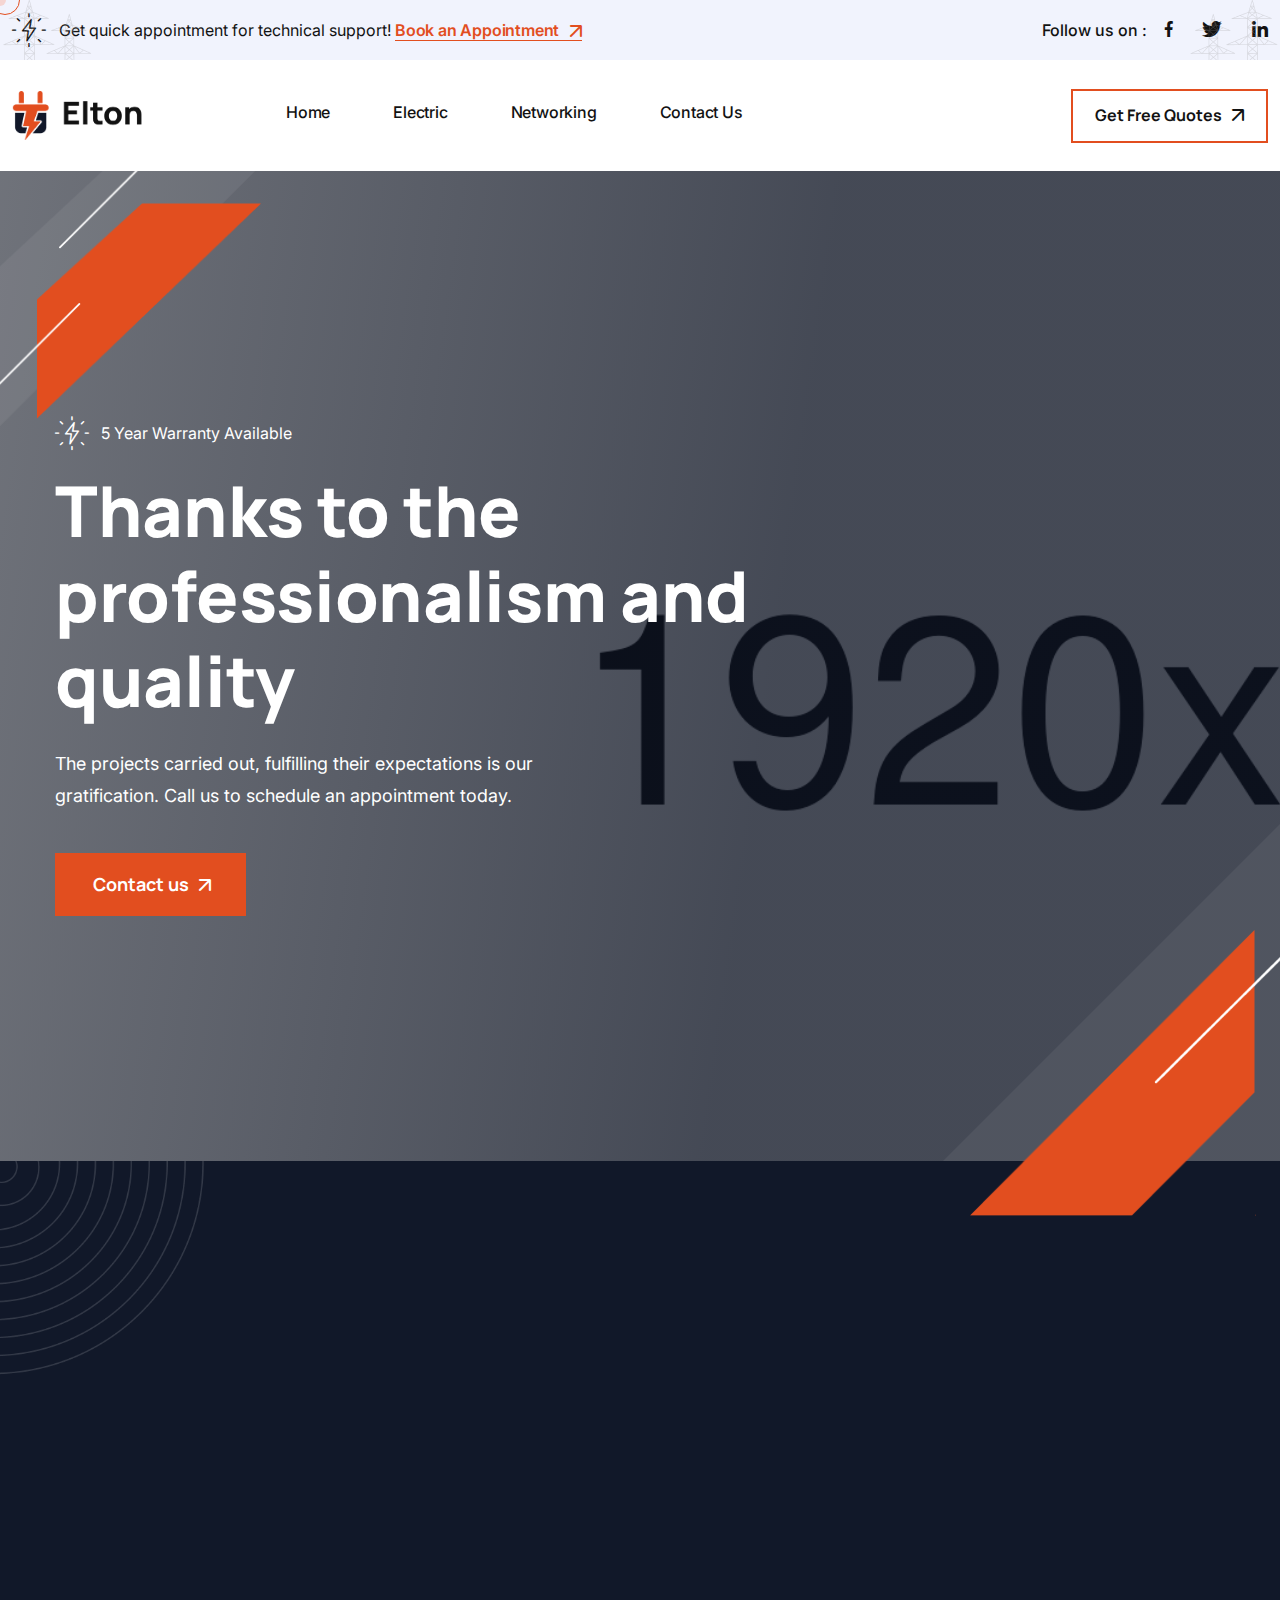
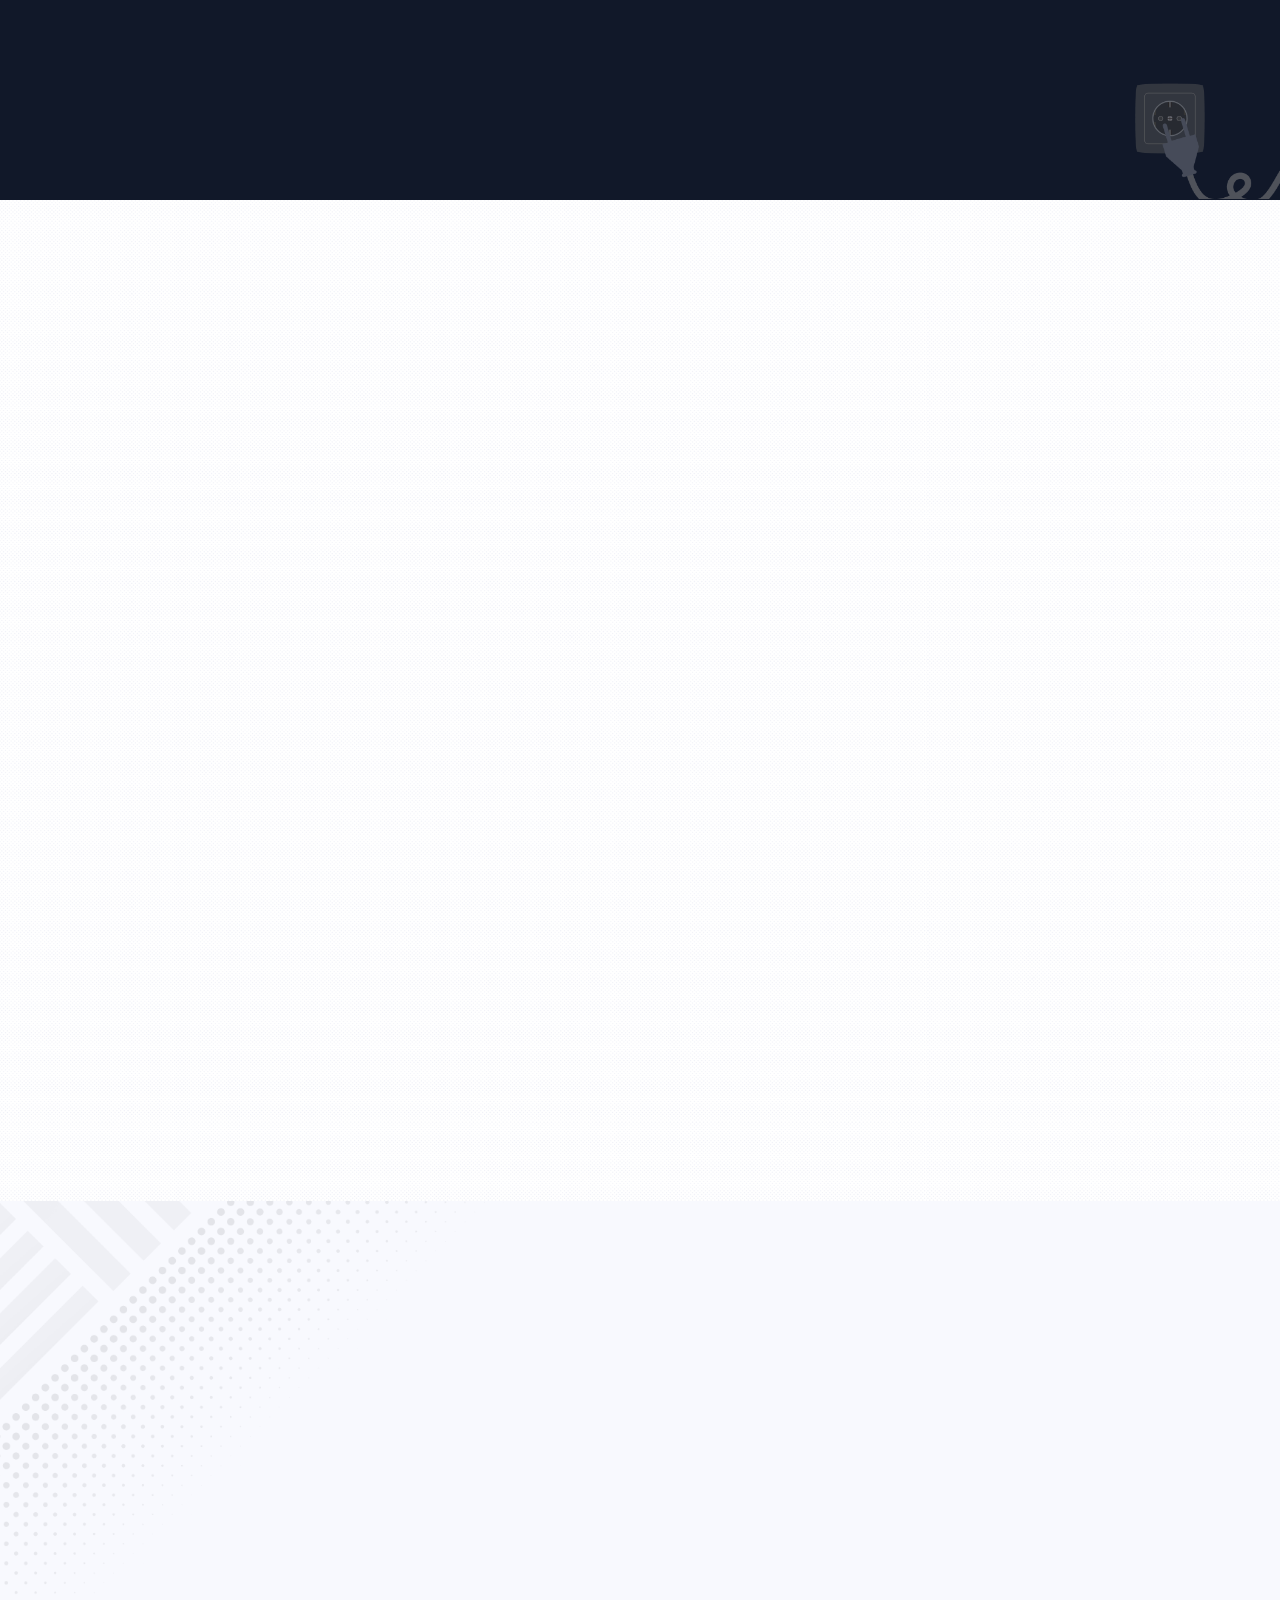
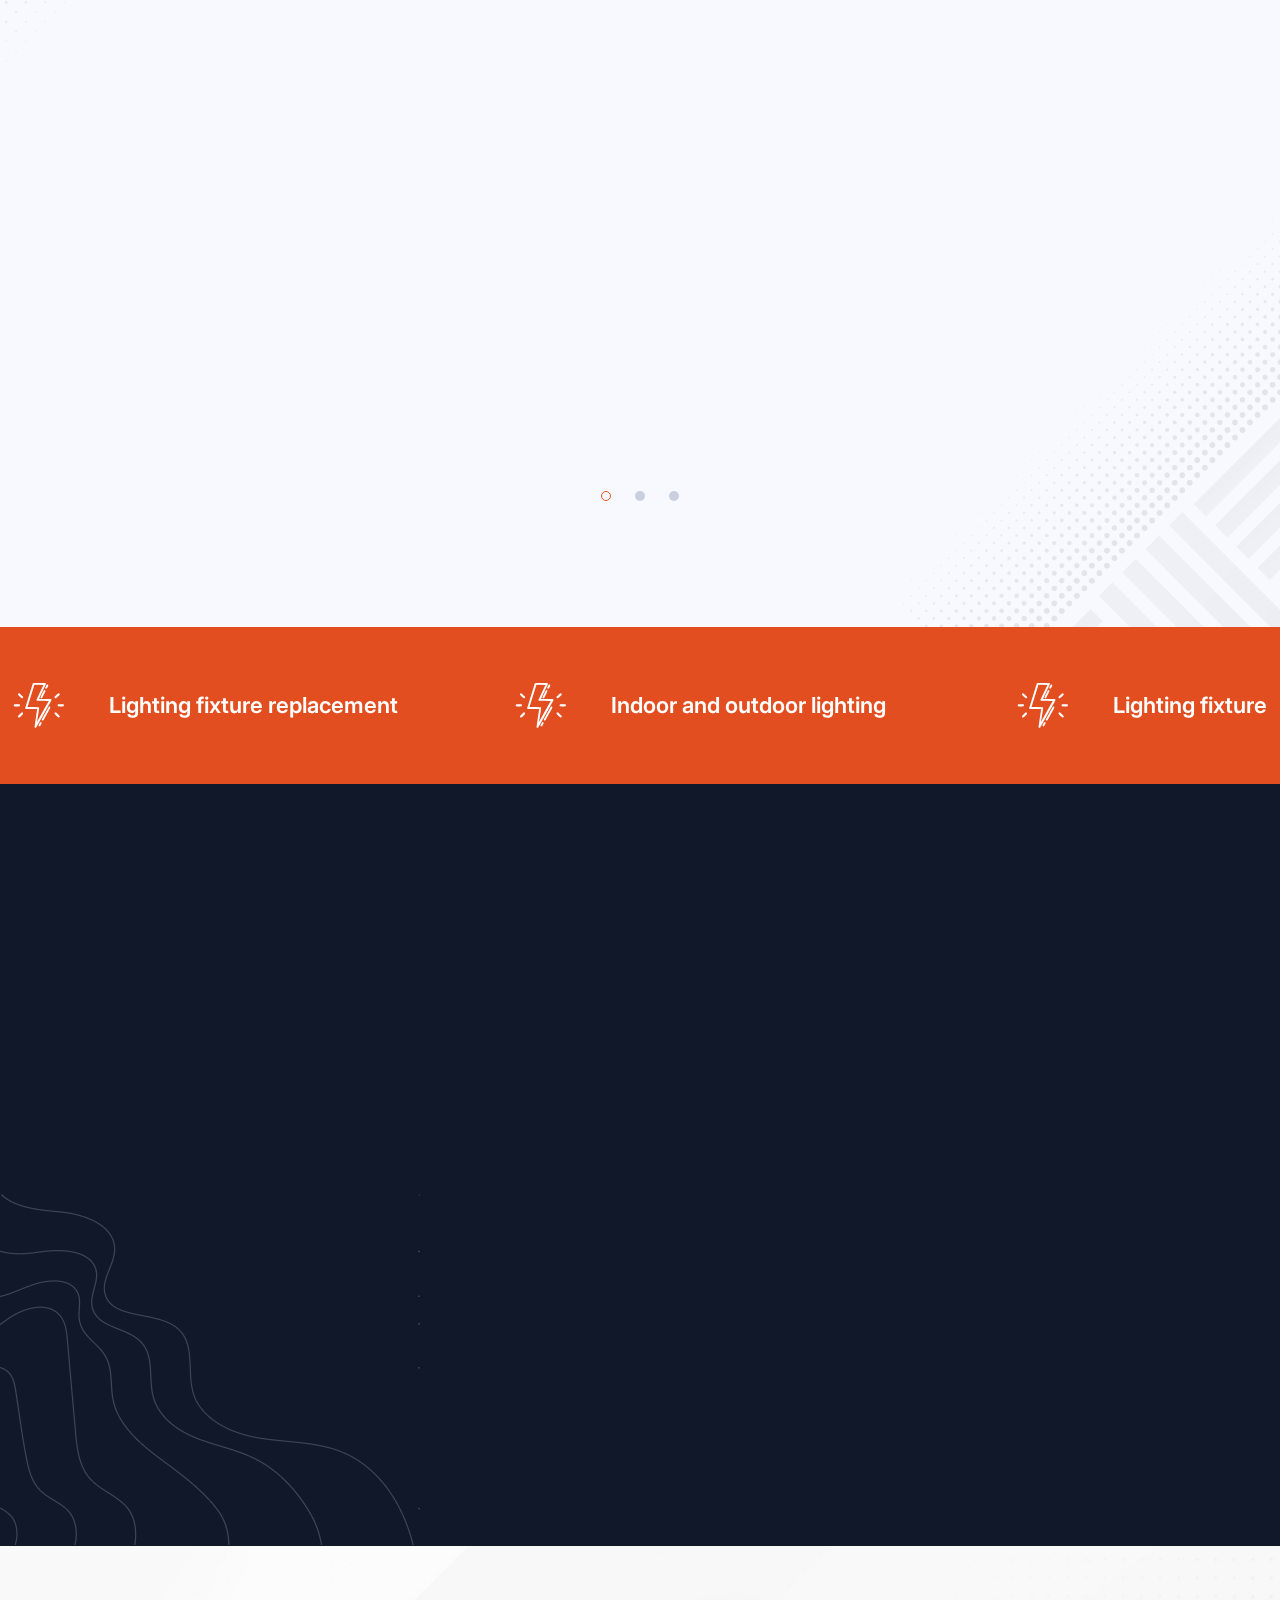
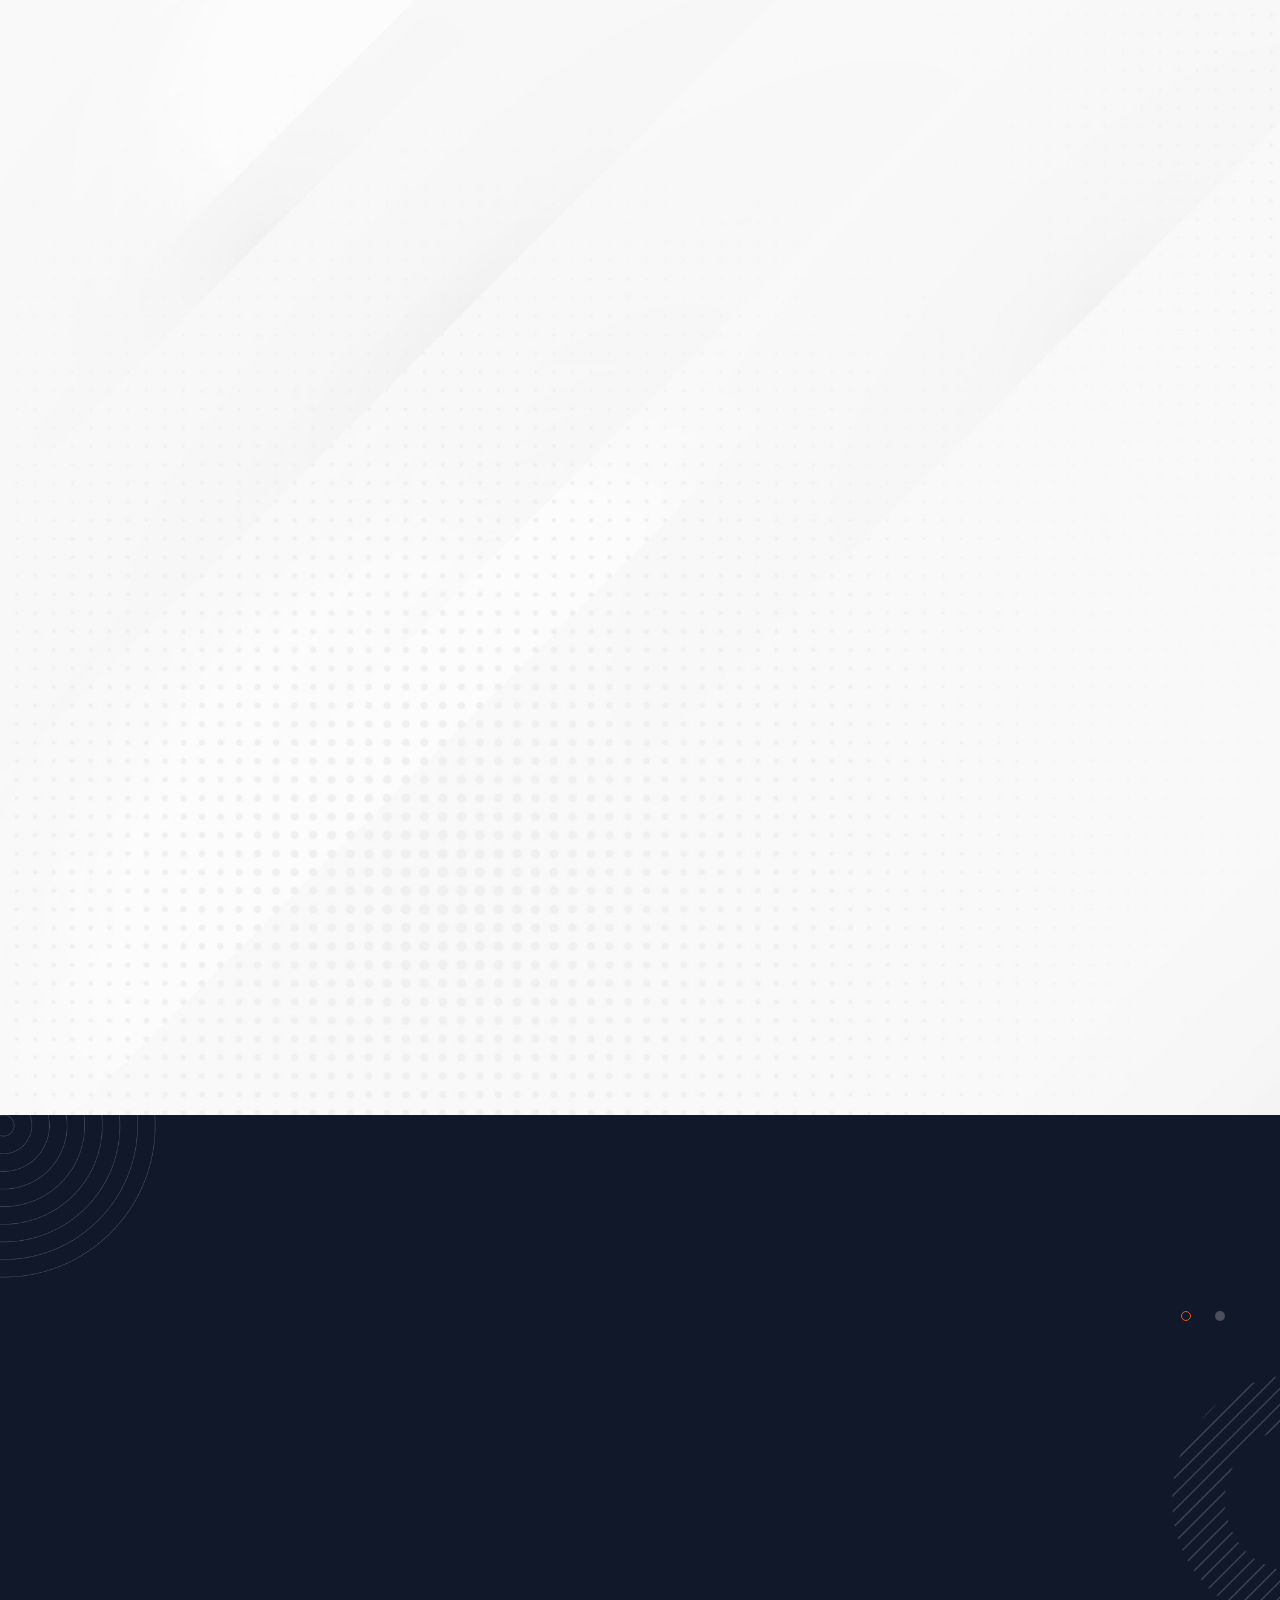
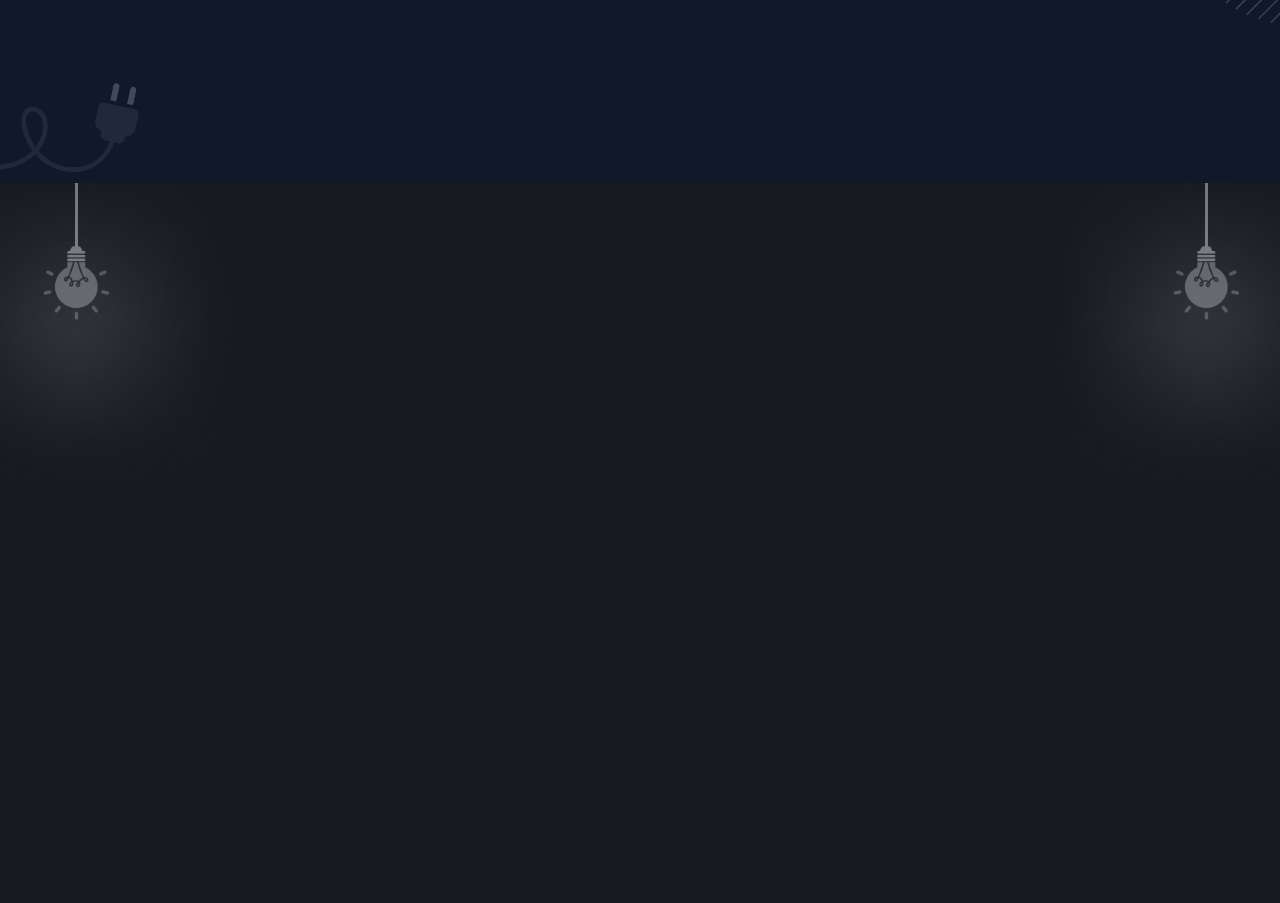
==== commit f02811cd: "Add files via upload" ====
--- a/index.html
+++ b/index.html
@@ -5,7 +5,7 @@
     <meta charset="utf-8">
     <meta name="viewport" content="width=device-width, initial-scale=1">
     <!-- favicon -->
-    <title>Elton</title>
+    <title>Leyva Bros Electric Inc.</title>
     <link rel="icon" type="image/x-icon" href="assets/images/resources/favicon.png">
     <!-- fonts -->
     <link rel="preconnect" href="https://fonts.googleapis.com">
@@ -62,15 +62,6 @@
                                 <a href="#"><span class="icon-twitter"></span></a>
                                 <a href="#"><span class="icon-in"></span></a>
                             </div>
-                            <div class="main-header-top-right-language-box">
-                                <i class="icon-lng"></i>
-                                <select name="pets" id="pet-select">
-                                    <option value="">English</option>
-                                    <option value="fra">Fra</option>
-                                    <option value="ger">Ger</option>
-                                    <option value="ita">Ita</option>
-                                </select>
-                            </div>
                         </div>
                     </div>
                 </div>
@@ -89,36 +80,21 @@
                         <!-- main-menu-list -->
                         <ul class="main-menu-list">
                             <li class="menu-item-children"><a href="#">Home</a>
+                            </li>
+                            <li class="menu-item-children"><a href="#">Electric</a>
                                 <ul>
-                                    <li><a href="index.html">Home One</a></li>
-                                    <li><a href="index2.html">Home Two</a></li>
-                                    <li><a href="index3.html">Home Three</a></li>
+                                    <li><a href="about.html">Residential</a></li>
+                                    <li><a href="calculator.html">Comercial</a></li>
+                                    <li><a href="pricing.html">Industrial</a></li>
+                                    <li><a href="pricing.html">Comercial</a></li>
                                 </ul>
                             </li>
-                            <li class="menu-item-children"><a href="#">Pages</a>
+                            <li class="menu-item-children"><a href="#">Networking</a>
                                 <ul>
-                                    <li><a href="about.html">About</a></li>
-                                    <li><a href="calculator.html">Estimation Calculator</a></li>
-                                    <li><a href="pricing.html">Pricings</a></li>
-                                    <li class="menu-item-children"><a href="#">Team<i class="fa fa-angle-down"></i></a>
-                                        <ul class="sub-menu-inner">
-                                            <li><a href="team.html">Team Member</a></li>
-                                            <li><a href="team-details.html">Team Details</a></li>
-                                        </ul>
-                                    </li>
-                                </ul>
-                            </li>
-                            <li class="menu-item-children"><a href="#">Services</a>
-                                <ul>
-                                    <li><a href="services.html">Services List</a></li>
-                                    <li><a href="services-details.html">Services Details</a></li>
-                                </ul>
-                            </li>
-                            <li class="menu-item-children"><a href="#">Blog</a>
-                                <ul>
-                                    <li><a href="blog.html">Blog List</a></li>
-                                    <li><a href="blog-grid.html">Blog Grid</a></li>
-                                    <li><a href="blog-details.html">Blog Details</a></li>
+                                    <li><a href="#">Voicee and Data Cabling</a></li>
+                                    <li><a href="#">Wireless System</a></li>
+                                    <li><a href="#">Security System</a></li>
+                                    <li><a href="#">Digital Signage</a></li>
                                 </ul>
                             </li>
                             <li><a href="contact.html">Contact Us</a></li>
@@ -131,7 +107,7 @@
                                 </div>
                                 <div class="main-menu-right-number-detail">
                                     <p>Call us Anytime :</p>
-                                    <a href="tel:1-800-1234-900">1-800-1234-900</a>
+                                    <a href="tel:16316763229">631 676-3229</a>
                                 </div>
                             </div>
                             <a href="calculator.html" class="main-menu-btn thm-btn">Get Free Quotes<i
@@ -176,23 +152,23 @@
                         <div class="banner-one-subtitle wow fadeInLeft animated" data-wow-duration="1500ms"
                             data-wow-delay="100ms">
                             <span class="icon-header-top-icon"></span>
-                            <p>50% offer for 5 Services - Free Estimates - 5 Year Warranty Available</p>
+                            <p>5 Year Warranty Available</p>
                         </div>
                         <!-- banner-one-title -->
                         <div class="banner-one-title wow fadeInLeft animated" data-wow-duration="1500ms"
                             data-wow-delay="300ms">
-                            <h1>Experience the power of professionalism</h1>
+                            <h1>Thanks to the professionalism and quality</h1>
                         </div>
                         <!-- banner-one-text -->
                         <div class="banner-one-text wow fadeInLeft animated" data-wow-duration="1500ms"
                             data-wow-delay="500ms">
-                            <p>The generated Lorem Ipsum is therefore always free from repetition, injected humour
+                            <p>The projects carried out, fulfilling their expectations is our gratification. Call us to schedule an appointment today.
                             </p>
                         </div>
                         <!-- banner-one-btn -->
                         <div class="banner-one-btn wow fadeInLeft animated" data-wow-duration="1500ms"
                             data-wow-delay="700ms">
-                            <a href="calculator.html" class="thm-btn main-btn">Get Started<i class="icon-arrow-right-up"></i></a>
+                            <a href="calculator.html" class="thm-btn main-btn">Contact us<i class="icon-arrow-right-up"></i></a>
                         </div>
                     </div>
                 </div>
@@ -212,8 +188,8 @@
                                     <img src="assets/images/about/about-Icon.png" alt="">
                                 </div>
                                 <div class="about-one-top-title">
-                                    <h3>We work for you since 1985</h3>
-                                    <a href="about.html" class="read-more-btn">Read more<i class="icon-arrow-right-up"></i></a>
+                                    <h3>We work for you since 2009</h3>
+                                    <a href="#" class="read-more-btn">Licensed and insured.<i class="icon-arrow-right-up"></i></a>
                                 </div>
                             </div>
                         </div>
@@ -221,11 +197,7 @@
                             <!-- about-one-top-text -->
                             <div class="about-one-top-text wow fadeInUp animated" data-wow-duration="1500ms"
                                 data-wow-delay="200ms">
-                                <p>There are many variations of passages of Lorem Ipsum available, but the majority
-                                    have
-                                    suffered alteration in some form, by injected humour, or randomised words which
-                                    don't
-                                    look even slightly believable. If you are going to use a passage of Lorem Ipsum.
+                                <p>With more than 15 years of experience, the professionals of LEYVA BROS ELECTRIC INC. We have gained a lot of trust with our clients thanks to the professionalism and quality of the projects carried out, fulfilling their expectations is our gratification. <br>Call us to schedule an appointment today.
                                 </p>
                             </div>
                         </div>
@@ -294,78 +266,15 @@
                                     <span class="icon-icon"></span>
                                 </div>
                                 <div class="why-choose-one-title">
-                                    <h2>Providing you with the highest quality of features</h2>
-                                </div>
-                                <!-- why-choose-one-tab -->
-                                <ul class="why-choose-one-tab nav">
-                                    <li>
-                                        <div class="why-choose-one-tab-btn-box active" data-bs-toggle="pill"
-                                            id="pills-digital-tab" data-bs-target="#pills-digital">
-                                            <div class="why-choose-one-tab-btn-detail">
-                                                <span class="icon-choose1"></span>
-                                                <h5>Emergency Power Solution</h5>
-                                            </div>
-                                        </div>
-                                    </li>
-                                    <li>
-                                        <div class="why-choose-one-tab-btn-box" data-bs-toggle="pill"
-                                            id="pills-email-tab" data-bs-target="#pills-email">
-                                            <div class="why-choose-one-tab-btn-detail">
-                                                <span class="icon-choose2"></span>
-                                                <h5>Full-Service Electrical Layout</h5>
-                                            </div>
-                                        </div>
-                                    </li>
-                                </ul>
+                                    <h2>Located in Southampton and Ronkonkoma</h2>
+                                </div>
                                 <!-- why-choose-one-tab-detail -->
                                 <div class="why-choose-one-tab-detail tab-content">
                                     <!-- service-three-img -->
                                     <div class="service-three-img tab-pane fade show active" id="pills-digital"
                                         aria-labelledby="pills-digital-tab">
-                                        <p class="why-choose-one-tab-detail-text">There are many variations of
-                                            passages
-                                            of
-                                            Lorem Ipsum available, but the majority have suffered alteration in some
-                                            form,
-                                            by which don't look even slightly believable.</p>
-                                        <ul class="why-choose-one-tab-detail-list">
-                                            <li>
-                                                <span class="icon-check"></span>
-                                                <p>Installed, maintained and repaired lighting for clients.</p>
-                                            </li>
-                                            <li>
-                                                <span class="icon-check"></span>
-                                                <p>Increasingly popular way to generate electricity.</p>
-                                            </li>
-                                            <li>
-                                                <span class="icon-check"></span>
-                                                <p>Protect electrical devices from damage.</p>
-                                            </li>
-                                        </ul>
-                                    </div>
-                                    <!-- service-three-img -->
-                                    <div class="service-three-img tab-pane fade" id="pills-email"
-                                        aria-labelledby="pills-email-tab">
-                                        <p class="why-choose-one-tab-detail-text">There are many variations of
-                                            passages
-                                            of
-                                            Lorem Ipsum available, but the majority have suffered alteration in some
-                                            form,
-                                            by which don't look even slightly believable.</p>
-                                        <ul class="why-choose-one-tab-detail-list">
-                                            <li>
-                                                <span class="icon-check"></span>
-                                                <p>Installed, maintained and repaired lighting for clients.</p>
-                                            </li>
-                                            <li>
-                                                <span class="icon-check"></span>
-                                                <p>Increasingly popular way to generate electricity.</p>
-                                            </li>
-                                            <li>
-                                                <span class="icon-check"></span>
-                                                <p>Protect electrical devices from damage.</p>
-                                            </li>
-                                        </ul>
+                                        <p class="why-choose-one-tab-detail-text">Our electric company provides its services in Long Island and help you out with everything from electric service, new construction, electrical renovations, generators, landscape lighting, complementing our services with voice and cabling,network service, wireless and security systems . Our full-service solutions are executed by top-notch professionals, who are reliable and dedicated to your project.</p>
+                                        <p class="why-choose-one-tab-detail-text">Leyva Bros Electric understand their needs and customize their solutions, leaving the best perception to the user in the implementation of our projects,is why we are licensed in Suffolk County, Nassau County, New York City,  and other communities. We guarantee our customer satisfaction and the highest quality projects.</p>
                                     </div>
                                 </div>
                                 <!-- why-choose-one-btn -->
@@ -423,7 +332,7 @@
                             </div>
                             <div class="section-title-text wow fadeInUp animated" data-wow-duration="1500ms"
                                 data-wow-delay="300ms">
-                                <p>The distracted by the readable content of a page when looking at its layout</p>
+                                <p>You can trust in our experts will be out and attend your problems as soon as possible.</p>
                             </div>
                         </div>
                         <!-- services-one-slider -->
@@ -439,10 +348,10 @@
                                     <span class="icon-services1"></span>
                                 </div>
                                 <div class="services-one-single-title">
-                                    <h5>Electrical Services</h5>
+                                    <h5>Electric Residential</h5>
                                 </div>
                                 <div class="services-one-single-text">
-                                    <p>There are many variations of but don't look even available slight.</p>
+                                    <p>At our company we will quickly respond to the residential electrical.</p>
                                 </div>
                                 <div class="services-one-single-img">
                                     <img src="assets/images/services/services-one-img-1.png" alt="">
@@ -459,10 +368,10 @@
                                     <span class="icon-services2"></span>
                                 </div>
                                 <div class="services-one-single-title">
-                                    <h5>Security Systems</h5>
+                                    <h5>Electric Commercial</h5>
                                 </div>
                                 <div class="services-one-single-text">
-                                    <p>There are many variations of but don't look even available slight.</p>
+                                    <p>From initial consultations and budgets, design and distribution, problem solving.</p>
                                 </div>
                                 <div class="services-one-single-img">
                                     <img src="assets/images/services/services-one-img-2.png" alt="">
@@ -479,7 +388,7 @@
                                     <span class="icon-services3"></span>
                                 </div>
                                 <div class="services-one-single-title">
-                                    <h5>Air Conditioner</h5>
+                                    <h5>Electric Industrial</h5>
                                 </div>
                                 <div class="services-one-single-text">
                                     <p>There are many variations of but don't look even available slight.</p>
@@ -499,13 +408,13 @@
                                     <span class="icon-services1"></span>
                                 </div>
                                 <div class="services-one-single-title">
-                                    <h5>Electrical Services</h5>
+                                    <h5>Genereators</h5>
                                 </div>
                                 <div class="services-one-single-text">
                                     <p>There are many variations of but don't look even available slight.</p>
                                 </div>
                                 <div class="services-one-single-img">
-                                    <img src="assets/images/services/services-one-img-1.png" alt="">
+                                    <img src="assets/images/services/services-one-img-4.png" alt="">
                                 </div>
                             </div>
                             <!-- services-one-single-box -->
@@ -519,13 +428,13 @@
                                     <span class="icon-services2"></span>
                                 </div>
                                 <div class="services-one-single-title">
-                                    <h5>Security Systems</h5>
+                                    <h5>Voice and Data Cabling</h5>
                                 </div>
                                 <div class="services-one-single-text">
                                     <p>There are many variations of but don't look even available slight.</p>
                                 </div>
                                 <div class="services-one-single-img">
-                                    <img src="assets/images/services/services-one-img-2.png" alt="">
+                                    <img src="assets/images/services/services-one-img-5.png" alt="">
                                 </div>
                             </div>
                             <!-- services-one-single-box -->
@@ -539,13 +448,53 @@
                                     <span class="icon-services3"></span>
                                 </div>
                                 <div class="services-one-single-title">
-                                    <h5>Air Conditioner</h5>
+                                    <h5>Wireless System</h5>
                                 </div>
                                 <div class="services-one-single-text">
                                     <p>There are many variations of but don't look even available slight.</p>
                                 </div>
                                 <div class="services-one-single-img">
-                                    <img src="assets/images/services/services-one-img-3.png" alt="">
+                                    <img src="assets/images/services/services-one-img-6.png" alt="">
+                                </div>
+                            </div>
+                            <!-- services-one-single-box -->
+                            <div class="services-one-single-box wow fadeInRight animated"
+                                data-wow-duration="1500ms" data-wow-delay="200ms">
+                                <div class="services-one-single-box-shape"></div>
+                                <div class="services-one-single-btn">
+                                    <a href="services.html"><i class="icon-arrow-right-up"></i></a>
+                                </div>
+                                <div class="services-one-single-icon">
+                                    <span class="icon-services1"></span>
+                                </div>
+                                <div class="services-one-single-title">
+                                    <h5>Security System</h5>
+                                </div>
+                                <div class="services-one-single-text">
+                                    <p>At our company we will quickly respond to the residential electrical.</p>
+                                </div>
+                                <div class="services-one-single-img">
+                                    <img src="assets/images/services/services-one-img-7.png" alt="">
+                                </div>
+                            </div>
+                            <!-- services-one-single-box -->
+                            <div class="services-one-single-box wow fadeInRight animated"
+                                data-wow-duration="1500ms" data-wow-delay="200ms">
+                                <div class="services-one-single-box-shape"></div>
+                                <div class="services-one-single-btn">
+                                    <a href="services.html"><i class="icon-arrow-right-up"></i></a>
+                                </div>
+                                <div class="services-one-single-icon">
+                                    <span class="icon-services1"></span>
+                                </div>
+                                <div class="services-one-single-title">
+                                    <h5>Digital Signage</h5>
+                                </div>
+                                <div class="services-one-single-text">
+                                    <p>At our company we will quickly respond to the residential electrical.</p>
+                                </div>
+                                <div class="services-one-single-img">
+                                    <img src="assets/images/services/services-one-img-8.png" alt="">
                                 </div>
                             </div>
                         </div>
@@ -615,14 +564,13 @@
                                             <span class="icon-icon"></span>
                                         </div>
                                         <div class="section-title-title">
-                                            <h2>Do you need help with Electrical maintenance?</h2>
+                                            <h2>Do you need help with Bucket Truck Service?</h2>
                                         </div>
                                         <div class="section-title-text">
-                                            <p>There are some things money can’t buy, for everything else, there’s
-                                                mastercard.</p>
+                                            <p>Our company has the BUCKET TRUCK SERVICE, to satisfy the needs of our customers and provide the best service and more complete service at the electrical and networking level.</p>
                                         </div>
                                         <div class="section-title-text-two">
-                                            <p>Call us today at <span>1-800-500-7600</span> we are ready to help 24
+                                            <p>Call us today at <span>631 676 3229</span> we are ready to help 24
                                                 hours.
                                             </p>
                                         </div>
@@ -679,7 +627,7 @@
                                 </div>
                                 <div class="section-title-text wow fadeInUp animated"
                                     data-wow-duration="1500ms" data-wow-delay="300ms">
-                                    <p>The distracted by the readable content of a page when looking at its layout
+                                    <p>Leyva Bros Electric understand their needs and customize their solutions
                                     </p>
                                 </div>
                             </div>
@@ -851,233 +799,9 @@
                     </div>
                 </div>
             </section>
-            <!-- blog-one -->
+            <!-- blog-one papapaaaaaaaaaaaaaaaaaaaaaaaaaaaaaaaaaaaaaaaaaaaaaaaaaaaaaaaaaaaaaaaaaaaaaaaaaaaaaaaaaaaaaaaaaaaaaaaaaaaaaaaaaaa -->
             <section class="blog-one">
-                <div class="blog-one-bg"></div>
-                <div class="container">
-                    <!-- blog-one-title-box -->
-                    <div class="blog-one-title-box">
-                        <!-- section-title-box -->
-                        <div class="section-title-box text-center">
-                            <div class="section-title-icon wow fadeInUp animated" data-wow-duration="1500ms"
-                                data-wow-delay="100ms">
-                                <span class="icon-icon"></span>
-                            </div>
-                            <div class="section-title-title wow fadeInUp animated" data-wow-duration="1500ms"
-                                data-wow-delay="200ms">
-                                <h2>Articles & blog posts</h2>
-                            </div>
-                            <div class="section-title-text wow fadeInUp animated" data-wow-duration="1500ms"
-                                data-wow-delay="300ms">
-                                <p>The distracted by the readable content of a page when looking at its layout</p>
-                            </div>
-                        </div>
-                    </div>
-                    <div class="row">
-                        <div class="col-xl-4 col-lg-4 col-md-12 col-sm-12">
-                            <!-- blog-one-single-box -->
-                            <div class="blog-one-single-box wow fadeInLeft animated" data-wow-duration="1500ms"
-                                data-wow-delay="600ms">
-                                <!-- blog-one-single-img-box -->
-                                <div class="blog-one-single-img-box">
-                                    <img src="assets/images/blog/blog-one-img-1.png" alt="">
-                                    <div class="blog-one-single-date">
-                                        <h4>29</h4>
-                                        <p>Jan</p>
-                                    </div>
-                                </div>
-                                <!-- blog-one-single-detail -->
-                                <div class="blog-one-single-detail">
-                                    <h4>
-                                        <a href="blog-details.html">Many desktop publishing packages and web page
-                                            editors</a>
-                                    </h4>
-                                    <a href="blog-grid.html" class="btn-read-more thm-btn">Read more<i
-                                            class="icon-arrow-right-up"></i></a>
-                                </div>
-                            </div>
-                        </div>
-                        <div class="col-xl-4 col-lg-4 col-md-12 col-sm-12">
-                            <!-- blog-one-single-box -->
-                            <div class="blog-one-single-box wow fadeInLeft animated" data-wow-duration="1500ms"
-                                data-wow-delay="400ms">
-                                <!-- blog-one-single-img-box -->
-                                <div class="blog-one-single-img-box">
-                                    <img src="assets/images/blog/blog-one-img-2.png" alt="">
-                                    <div class="blog-one-single-date">
-                                        <h4>29</h4>
-                                        <p>Jan</p>
-                                    </div>
-                                </div>
-                                <!-- blog-one-single-detail -->
-                                <div class="blog-one-single-detail">
-                                    <h4>
-                                        <a href="blog-details.html">Various versions have evolved over the years</a>
-                                    </h4>
-                                    <a href="blog-grid.html" class="btn-read-more thm-btn">Read more<i
-                                            class="icon-arrow-right-up"></i></a>
-                                </div>
-                            </div>
-                        </div>
-                        <div class="col-xl-4 col-lg-4 col-md-12 col-sm-12">
-                            <!-- blog-one-single-box -->
-                            <div class="blog-one-single-box wow fadeInLeft animated" data-wow-duration="1500ms"
-                                data-wow-delay="200ms">
-                                <!-- blog-one-single-img-box -->
-                                <div class="blog-one-single-img-box">
-                                    <img src="assets/images/blog/blog-one-img-3.png" alt="">
-                                    <div class="blog-one-single-date">
-                                        <h4>29</h4>
-                                        <p>Jan</p>
-                                    </div>
-                                </div>
-                                <!-- blog-one-single-detail -->
-                                <div class="blog-one-single-detail">
-                                    <h4>
-                                        <a href="blog-details.html">Desktop publishing software like Aldus PageMaker</a>
-                                    </h4>
-                                    <a href="blog-grid.html" class="btn-read-more thm-btn">Read more<i
-                                            class="icon-arrow-right-up"></i></a>
-                                </div>
-                            </div>
-                        </div>
-                    </div>
-                    <!-- price-package-one-wrapper -->
-                    <div class="price-package-one-wrapper wow fadeInDown animated" data-wow-duration="1500ms"
-                        data-wow-delay="100ms">
-                        <!-- price-package-one-box -->
-                        <div class="price-package-one-box">
-                            <div class="price-package-one-box-shape-1"></div>
-                            <div class="price-package-one-box-shape-2"></div>
-                            <div class="row">
-                                <div class="col-xl-5 col-lg-5 col-md-12 col-sm-12">
-                                    <!-- price-package-one-left-box -->
-                                    <div class="price-package-one-left-box">
-                                        <!-- section-title-box -->
-                                        <div class="section-title-box">
-                                            <div class="section-title-icon">
-                                                <span class="icon-icon"></span>
-                                            </div>
-                                            <div class="section-title-title">
-                                                <h2>Competitive Pricing & Promotions</h2>
-                                            </div>
-                                            <div class="section-title-text">
-                                                <p>There are many variations of passages of Lorem Ipsum available,
-                                                    but
-                                                    the majority have suffered alteration in some form.</p>
-                                            </div>
-                                        </div>
-                                        <!-- price-package-one-detail -->
-                                        <ul class="price-package-one-detail">
-                                            <li>
-                                                <h4><span class="icon-check"></span>Installing new light</h4>
-                                                <h4>$30/hour</h4>
-                                            </li>
-                                            <li>
-                                                <h4><span class="icon-check"></span>New Electrical Panel</h4>
-                                                <h4>$34/hour</h4>
-                                            </li>
-                                            <li>
-                                                <h4><span class="icon-check"></span>Rewiring a House</h4>
-                                                <h4>$40/hour</h4>
-                                            </li>
-                                            <li>
-                                                <h4><span class="icon-check"></span>Full Security System</h4>
-                                                <h4>$36/hour</h4>
-                                            </li>
-                                        </ul>
-                                    </div>
-                                </div>
-                                <div class="col-xl-7 col-lg-7 col-md-12 col-sm-12">
-                                    <!-- price-package-one-right-box -->
-                                    <div class="price-package-one-right-box">
-                                        <form action="assets/inc/sendemail.php">
-                                            <div class="row">
-                                                <div class="col-xl-6 col-lg-6 col-md-6 col-sm-12">
-                                                    <!-- form-group -->
-                                                    <div class="form-group">
-                                                        <label for="name">Name</label>
-                                                        <input class="form-control" type="text" id="name"
-                                                            placeholder="Enter your name" required>
-                                                    </div>
-                                                </div>
-                                                <div class="col-xl-6 col-lg-6 col-md-6 col-sm-12">
-                                                    <!-- form-group -->
-                                                    <div class="form-group">
-                                                        <label for="phone">Phone</label>
-                                                        <input class="form-control" type="text" id="phone"
-                                                            placeholder="Enter your phone" required>
-                                                    </div>
-                                                </div>
-                                                <div class="col-xl-4 col-lg-5 col-md-4 col-sm-12">
-                                                    <!-- form-group -->
-                                                    <div class="form-group">
-                                                        <label>Urgent Scenario</label>
-                                                        <div class="urgent-scenario-btn">
-                                                            <span class="active">Yes</span>
-                                                            <span>No</span>
-                                                        </div>
-                                                    </div>
-                                                </div>
-                                                <div class="col-xl-8 col-lg-7 col-md-8 col-sm-12">
-                                                    <!-- form-group -->
-                                                    <div class="form-group">
-                                                        <label for="service">Service you need</label>
-                                                        <div class="select-option">
-                                                            <select id="service" class="form-control">
-                                                                <option selected>Select Option</option>
-                                                                <option value="Electrical Services">Electrical Services</option>
-                                                                <option value="Electrical Panels">Electrical Panels</option>
-                                                                <option value="Security Systems">Security Systems</option>
-                                                                <option value="Lights Installatio">Lights Installation</option>
-                                                                <option value="Air Conditioner">Air Conditioner</option>
-                                                                <option value="Upgrade Wiring">Upgrade Wiring</option>
-                                                            </select>
-                                                        </div>
-                                                    </div>
-                                                </div>
-                                                <div class="col-12">
-                                                    <!-- form-group -->
-                                                    <div class="form-group">
-                                                        <div class="distance-range">
-                                                            <h5>Distance to your home</h5>
-                                                            <p>*Provide service upto 80Kms</p>
-                                                        </div>
-                                                        <!-- range-slider -->
-                                                        <div class="range-slider">
-                                                            <div id="slider_thumb" class="range-slider_thumb"></div>
-                                                            <div class="range-slider_line">
-                                                                <div id="slider_line" class="range-slider_line-fill">
-                                                                </div>
-                                                            </div>
-                                                            <input id="slider_input" class="range-slider_input"
-                                                                type="range" value="50" min="0" max="80">
-                                                        </div>
-                                                    </div>
-                                                </div>
-                                                <div class="col-12">
-                                                    <!-- price-package-one-btn-price -->
-                                                    <div class="price-package-one-btn-price">
-                                                        <!-- price-package-one-btn -->
-                                                        <div class="price-package-one-btn">
-                                                            <button class="thm-btn dark-btn">Get Quotes<i
-                                                                    class="icon-arrow-right-up"></i></button>
-                                                        </div>
-                                                        <!-- price-package-one-price -->
-                                                        <div class="price-package-one-price">
-                                                            <span>$150.95</span>
-                                                            <p>Total Price Estimation</p>
-                                                        </div>
-                                                    </div>
-                                                </div>
-                                            </div>
-                                        </form>
-                                    </div>
-                                </div>
-                            </div>
-                        </div>
-                    </div>
-                </div>
+                
             </section>
         </main>
         <!-- site-footer -->
@@ -1116,9 +840,7 @@
                                         <h4>About Elton</h4>
                                     </div>
                                     <p class="footer-widget-text">
-                                        The first true generator on the Internet. It uses a dictionary of over 200
-                                        Latin
-                                        words, combined with of model sentence structures to generate.
+                                        leaving the best perception to the user in the implementation of our projects,is why we are licensed in Suffolk County, Nassau County, New York City,  and other communities. We guarantee our customer satisfaction and the highest quality projects.
                                     </p>
                                     <div class="footer-widget-call">
                                         <div class="call-icon-box">
@@ -1126,7 +848,7 @@
                                         </div>
                                         <div class="call-detail">
                                             <p>Call us Anytime :</p>
-                                            <a href="tel:1-800-1234-900">1-800-1234-900</a>
+                                            <a href="tel:6316763229">631 676 3229</a>
                                         </div>
                                     </div>
                                 </div>
@@ -1141,9 +863,9 @@
                                     </div>
                                     <ul class="footer-widget-link-details">
                                         <li><a href="index.html">Home</a></li>
-                                        <li><a href="about.html">About Us</a></li>
-                                        <li><a href="services.html">Services</a></li>
-                                        <li><a href="blog.html">Blog</a></li>
+                                        <li><a href="about.html">Electrical</a></li>
+                                        <li><a href="services.html">Wireless</a></li>
+                                        <li><a href="blog.html">Security</a></li>
                                         <li><a href="contact.html">Contact Us</a></li>
                                     </ul>
                                 </div>
@@ -1157,9 +879,9 @@
                                         <h4>Working Hours</h4>
                                     </div>
                                     <ul class="footer-widget-working-hours-details">
-                                        <li>Mon to Fri: 7am - 6pm</li>
-                                        <li>Sat: 9am - 7pm</li>
-                                        <li>Sun: CLOSED</li>
+                                        <li>Mon to Fri: 7am - 5pm</li>
+                                        <li>Saturday: 8am - 3pm</li>
+                                        <li>Sunday: Cita Previa</li>
                                     </ul>
                                 </div>
                             </div>
@@ -1174,15 +896,23 @@
                                     <ul class="footer-widget-contact-details">
                                         <li>
                                             <span>A :</span>
-                                            <p> 24A, Kingston Sts, Los Santos NC 2820, USA.</p>
+                                            <p>273 Hampton Road, Southampton, NY 11968, USA.</p>
                                         </li>
                                         <li>
                                             <span>M :</span>
-                                            <a href="mailto:support@elton.com">support@elton.com</a>
+                                            <a href="mailto:info@leyvabroselectric.com">info@leyvabroselectric.com</a>
                                         </li>
                                         <li>
-                                            <span>P :</span>
-                                            <a href="tel:+1800-456-900-20">1800-456-900-20</a>
+                                            <span>Southampton:</span><br>
+                                            <a href="tel:+16314884884">6314884884</a>
+                                        </li>
+                                        <li>
+                                            <span>Ronkonkoma:</span><br>
+                                            <a href="tel:+16316763229">6316763229</a>
+                                        </li>
+                                        <li>
+                                            <span>Emergency:</span><br>
+                                            <a href="tel:+16314288822">6314288822</a>
                                         </li>
                                     </ul>
                                 </div>
@@ -1198,7 +928,7 @@
                         <div class="footer-bottom-inner">
                             <!-- footer-bottom-copyright -->
                             <div class="footer-bottom-copyright">
-                                <p><span class="icon-copyright"></span> Copyright 2023 <a href="index.html">Elton</a>. All Rights Reserved</p>
+                                <p><span class="icon-copyright"></span> Copyright © 2024<a href="https://leyvabroselectric.com/"> LEYVABROS. Electric</a>. All Rights Reserved</p>
                             </div>
                             <!-- footer-bottom-link -->
                             <div class="footer-bottom-link">
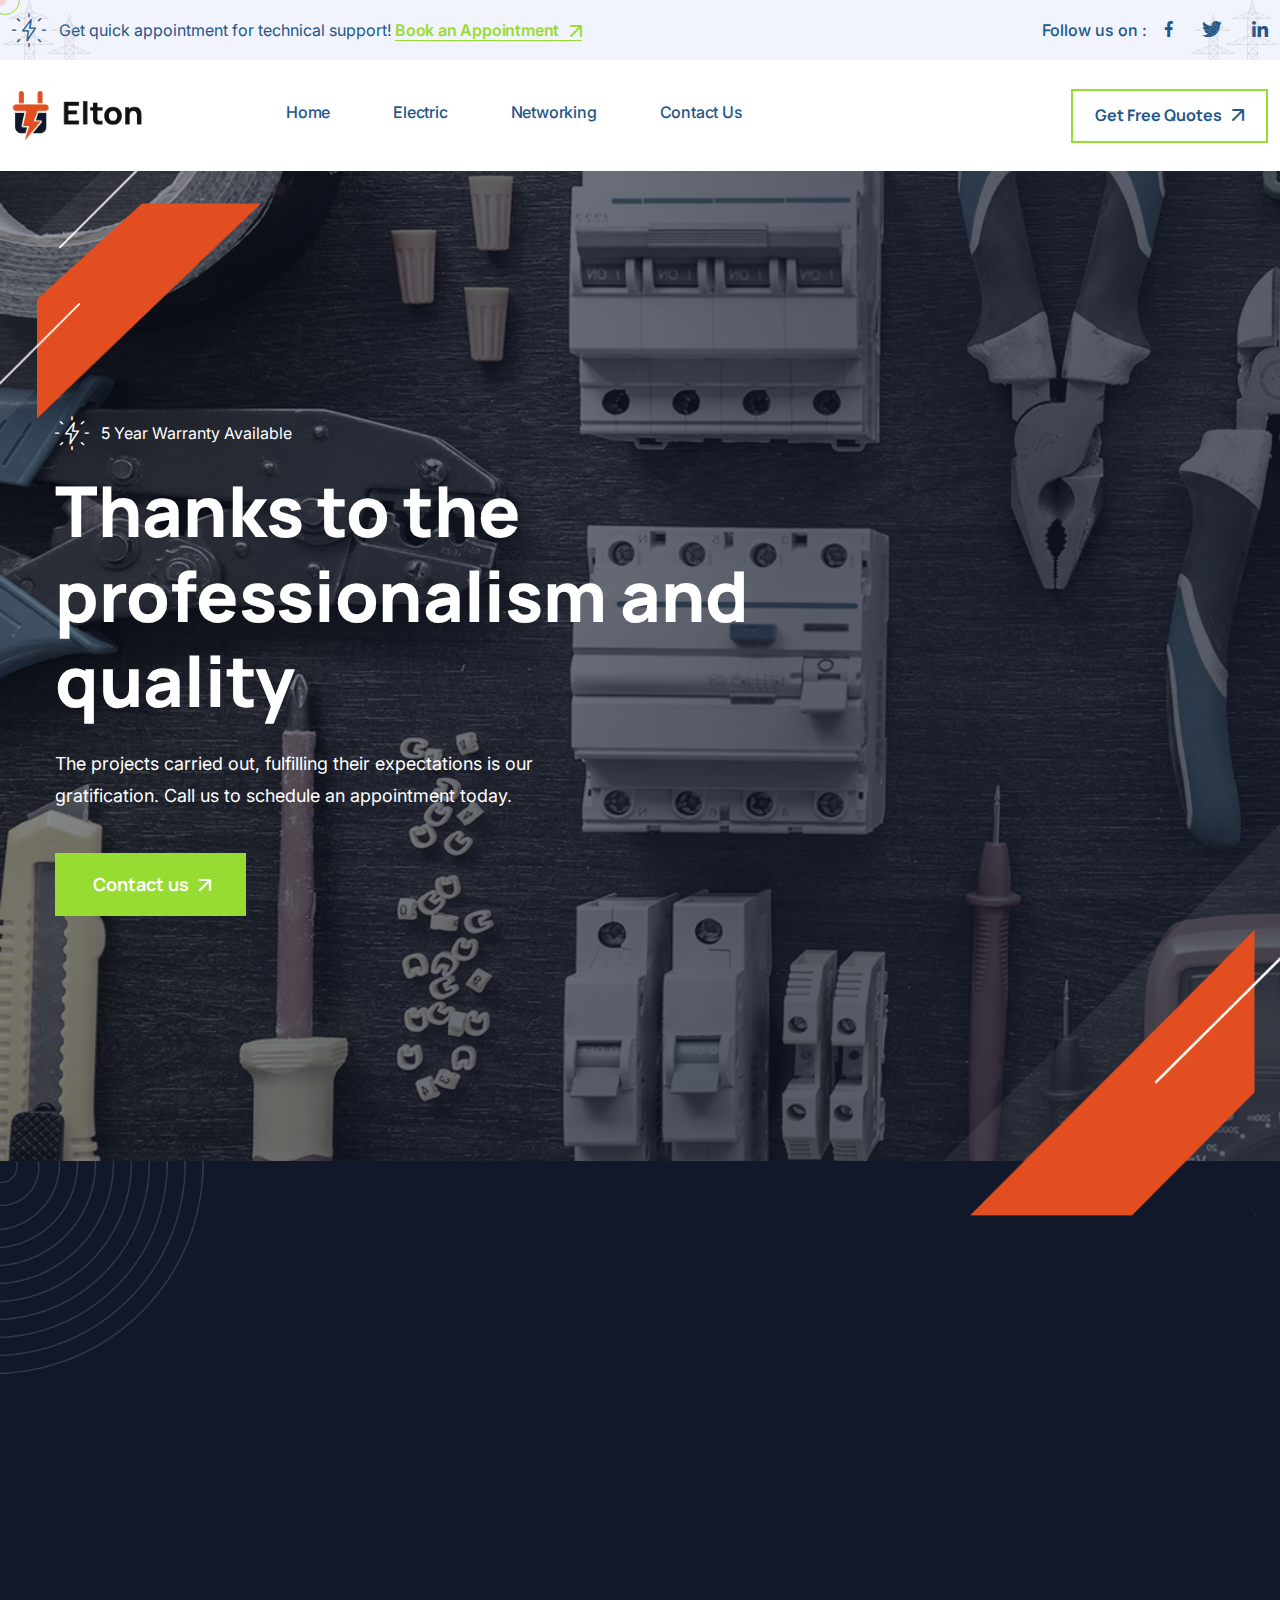
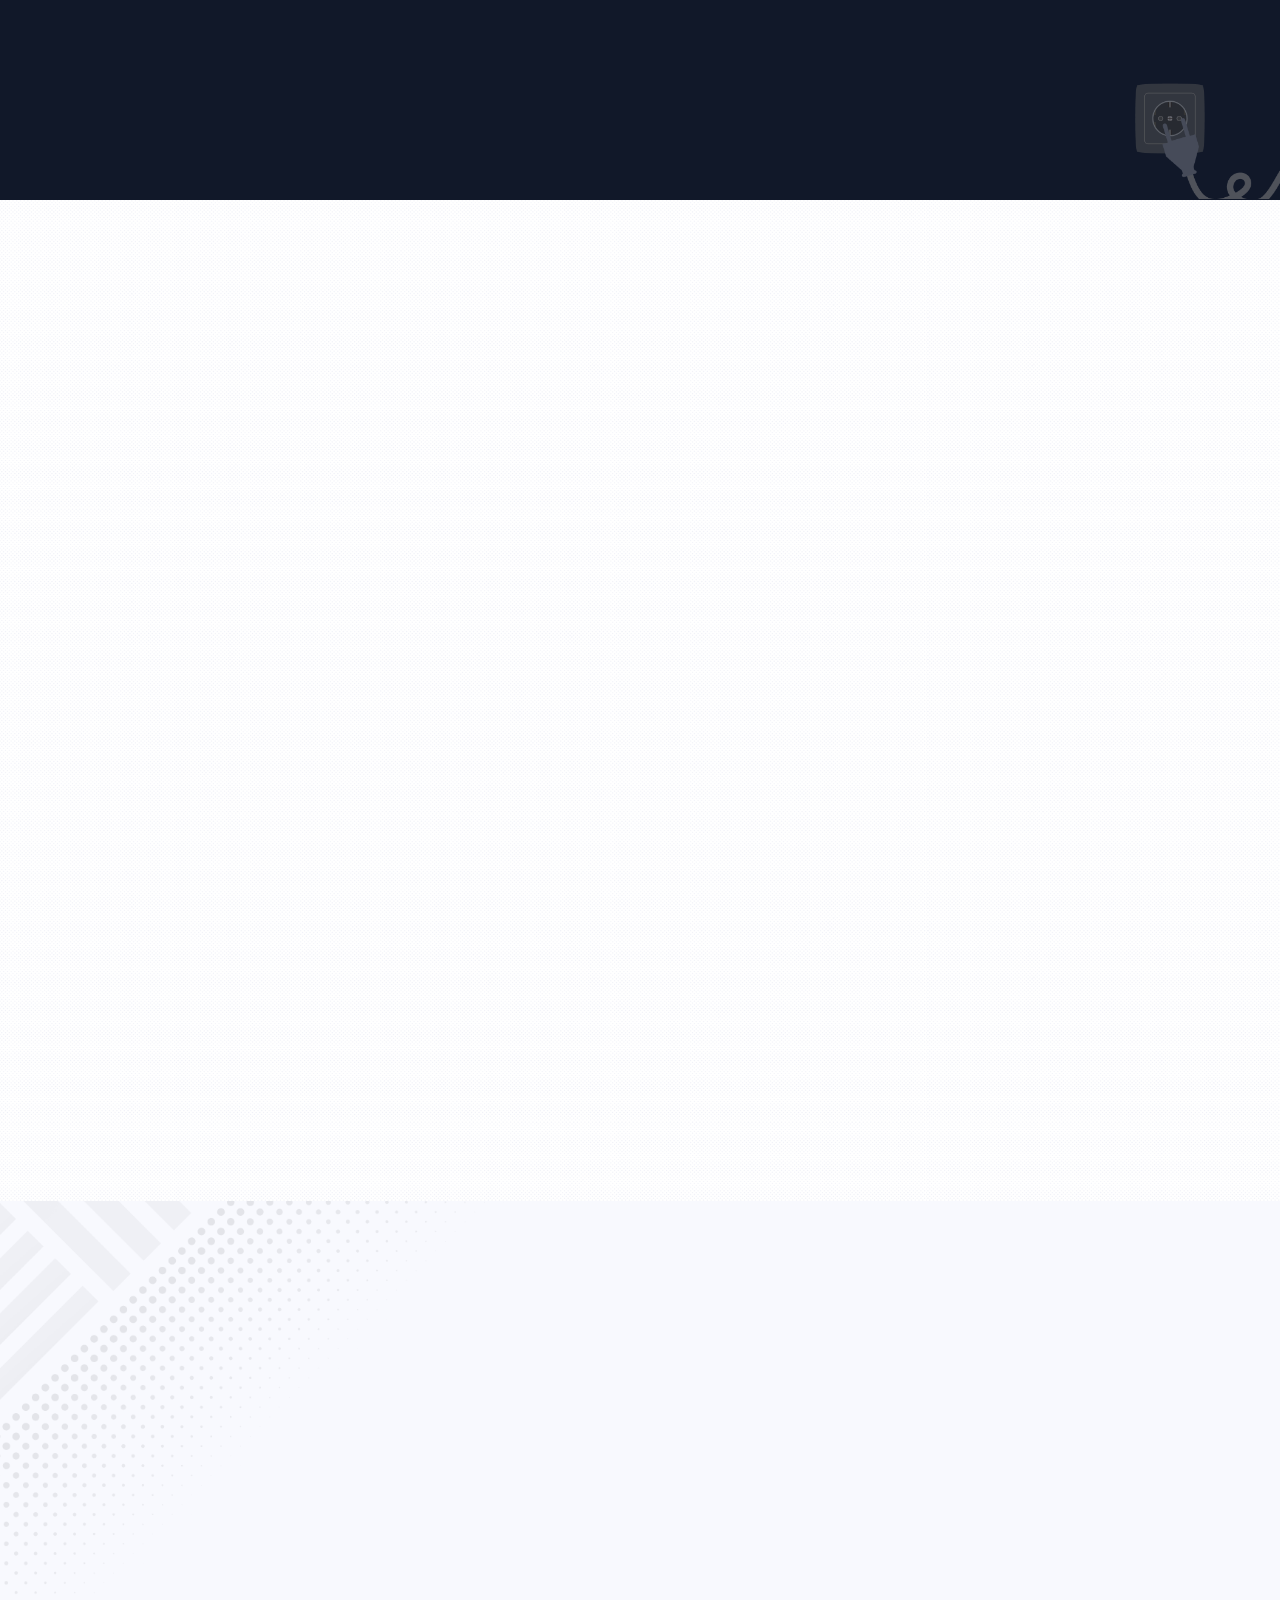
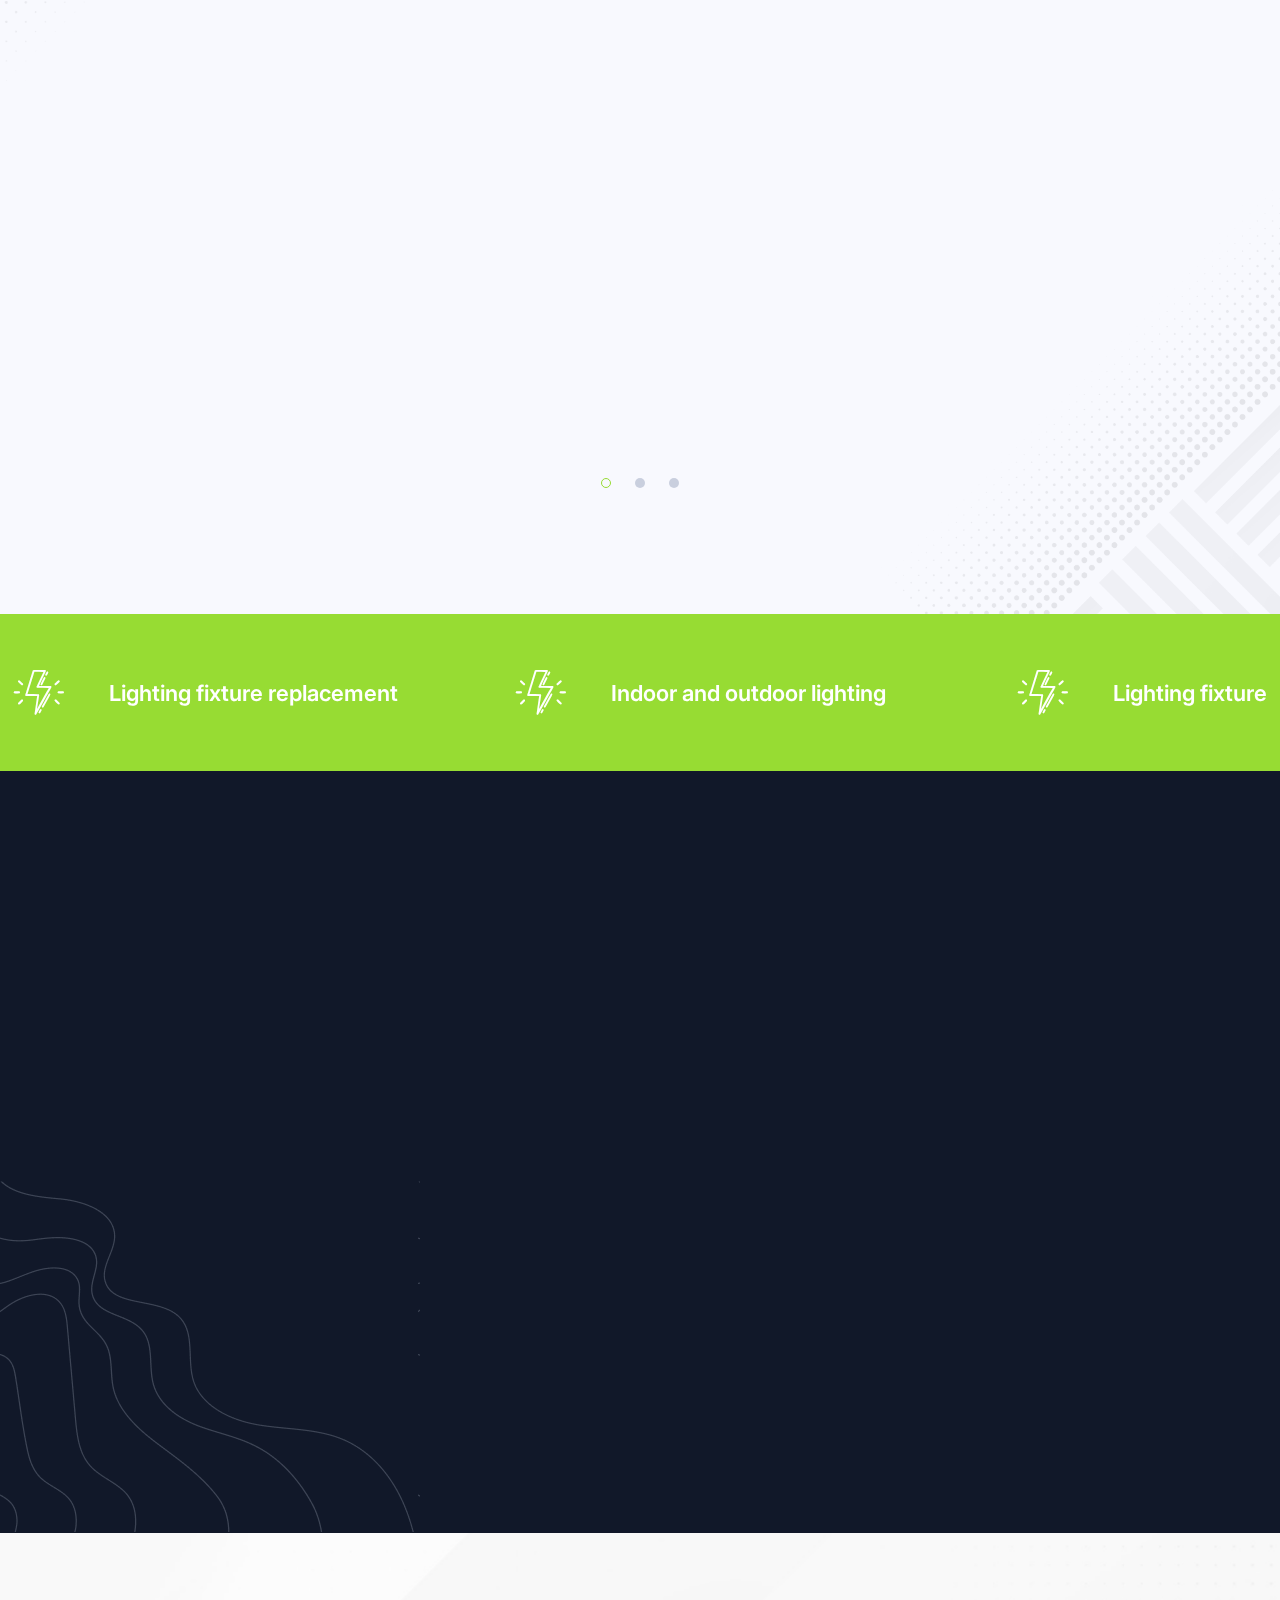
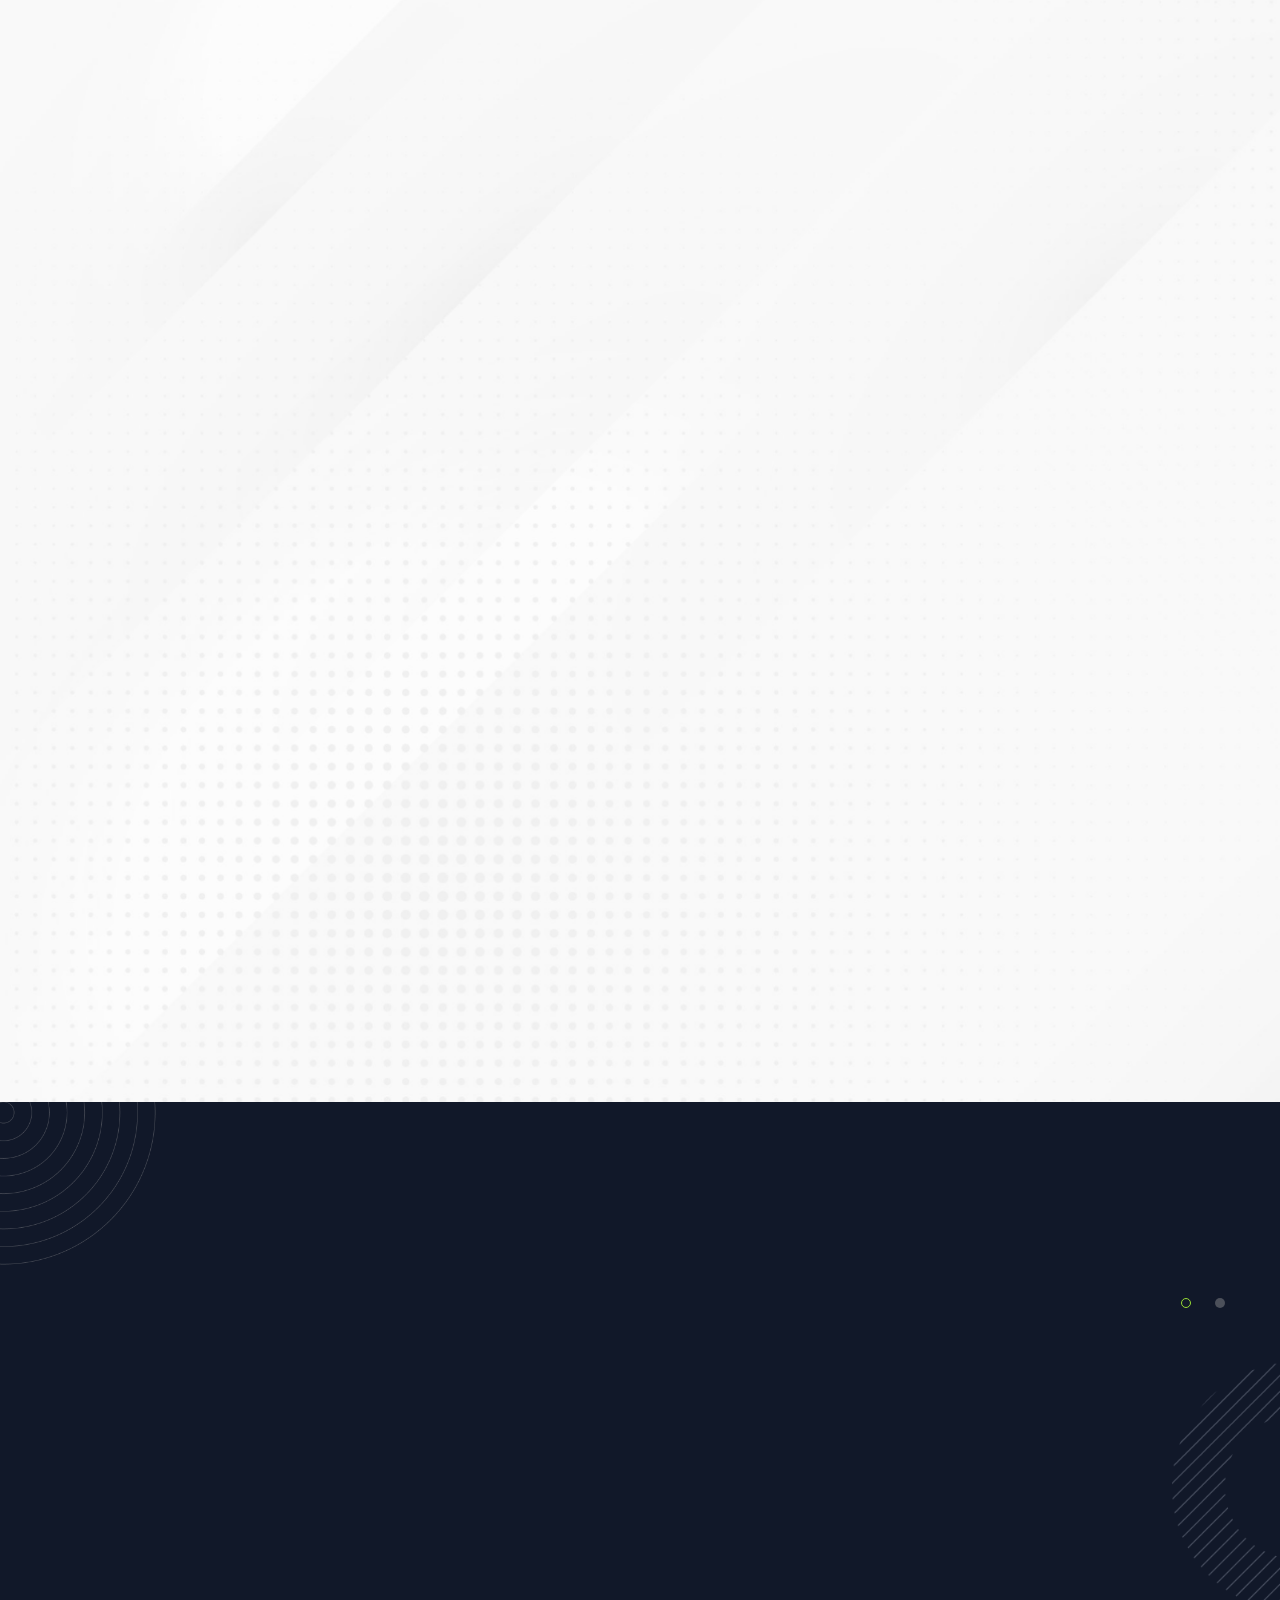
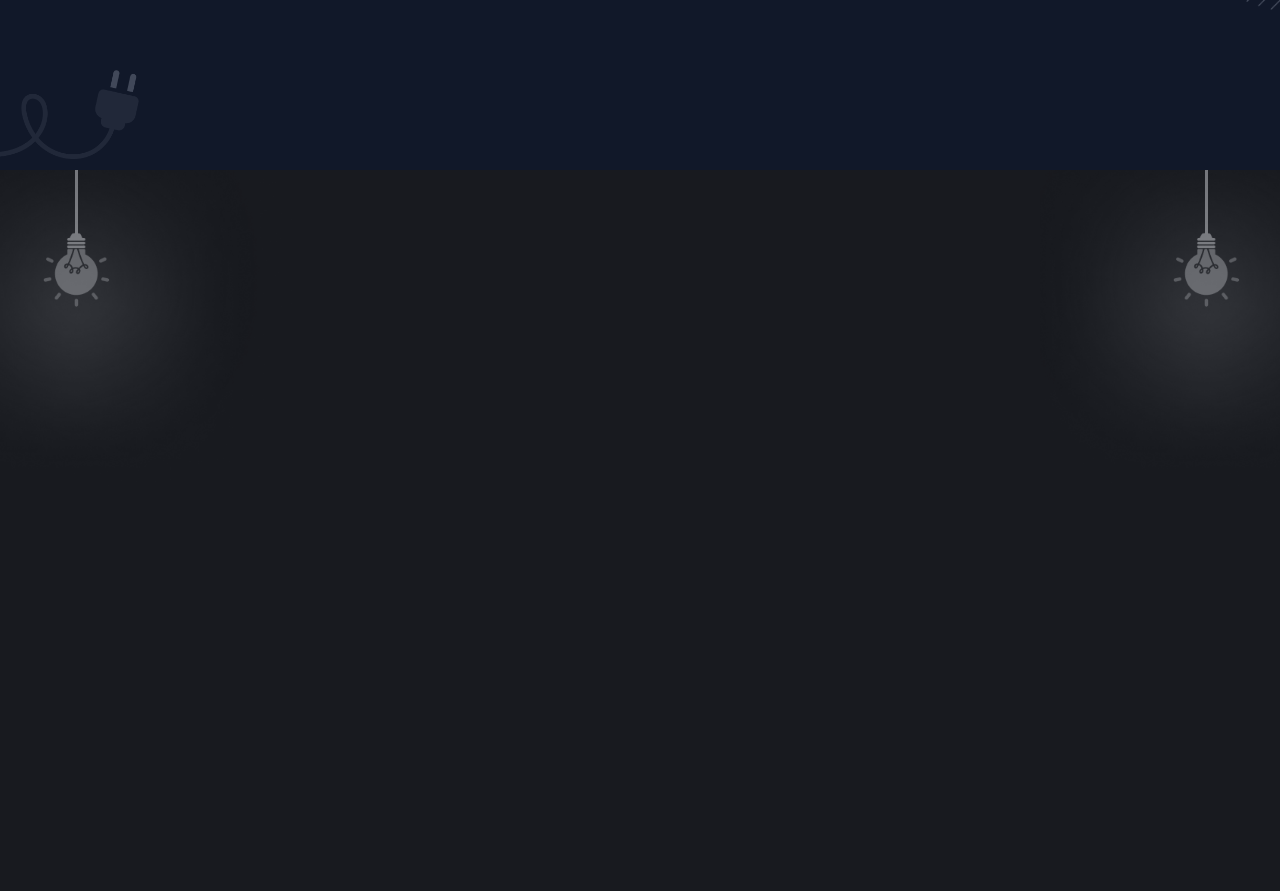
==== commit e73b2267: "Add files via upload" ====
--- a/index.html
+++ b/index.html
@@ -963,33 +963,22 @@
                             </ul>
                         </li>
                         <li class="menu-item-has-children dropdown">
-                            <a href="#">Page</a>
+                            <a href="#">Electric</a>
                             <ul>
-                                <li><a href="about.html">About</a></li>
-                                <li><a href="calculator.html">Estimation Calculator</a></li>
-                                <li><a href="pricing.html">Pricings</a></li>
-                                <li class="menu-item-has-children dropdown"><a href="#">Team</a>
-                                    <ul class="sub-menu-inner">
-                                        <li><a href="team.html">Team Member</a></li>
-                                        <li><a href="team-details.html">Team Details</a></li>
-                                    </ul>
-                                </li>
+                                <li><a href="#">Residential</a></li>
+                                <li><a href="#">Comercial</a></li>
+                                <li><a href="#">Industrial</a></li>
                             </ul>
                         </li>
-                        <li class="menu-item-has-children dropdown"><a href="#">Services</a>
+                        <li class="menu-item-has-children dropdown"><a href="#">Networking</a>
                             <ul>
-                                <li><a href="services.html">Services List</a></li>
-                                <li><a href="services-details.html">Services Details</a></li>
+                                <li><a href="#">Voice and Data</a></li>
+                                <li><a href="#">Wireless System</a></li>
+                                <li><a href="#">Security System</a></li>
+                                <li><a href="#">Digital Signage</a></li>
                             </ul>
                         </li>
-                        <li class="menu-item-has-children dropdown"><a href="#">Blog</a>
-                            <ul>
-                                <li><a href="blog.html">Blog List</a></li>
-                                <li><a href="blog-grid.html">Blog Grid</a></li>
-                                <li><a href="blog-details.html">Blog Details</a></li>
-                            </ul>
-                        </li>
-                        <li><a href="contact.html">Contact Us</a></li>
+                        <li><a href="#">Contact Us</a></li>
                     </ul>
                 </div>
                 <!-- /.mobile-nav-container -->
@@ -998,13 +987,13 @@
                         <div class="mobile-nav-contact-icon">
                             <i class="fa fa-phone"></i>
                         </div>
-                        <a href="tel:+8898006802">+91 6353967672</a>
+                        <a href="tel:+16316763229">+16316763229</a>
                     </li>
                     <li>
                         <div class="mobile-nav-contact-icon">
                             <i class="fa fa-envelope"></i>
                         </div>
-                        <a href="mailto:info@zoso.com">info@zoso.com</a>
+                        <a href="mailto:info@leyvabroselectric.com">info@leyvabroselectric.com</a>
                     </li>
                 </ul><!-- /.mobile-nav-contact -->
                 <ul class="mobile-nav-social">
--- a/assets/css/style.css
+++ b/assets/css/style.css
@@ -44,14 +44,14 @@
 * Variable
 ***********************/
 :root {
-    --elton-dark: #121212;
+    --elton-dark: #235789;
     --elton-secondary: #666666;
     --elton-Silver: #CECECE;
     --elton-Silver-two: #C9CFDE;
     --elton-Gainsboro: #EDF1FB;
     --elton-Orange: #FF9371;
-    --elton-primary: #E24E1F;
-    --elton-primary-two: #E45420;
+    --elton-primary: #97dc33;
+    --elton-primary-two: #97dc33;
     --elton-primarylight: #FFF4F0;
     --elton-light: #FFFFFF;
     --elton-LightGray: #DDDDDD;
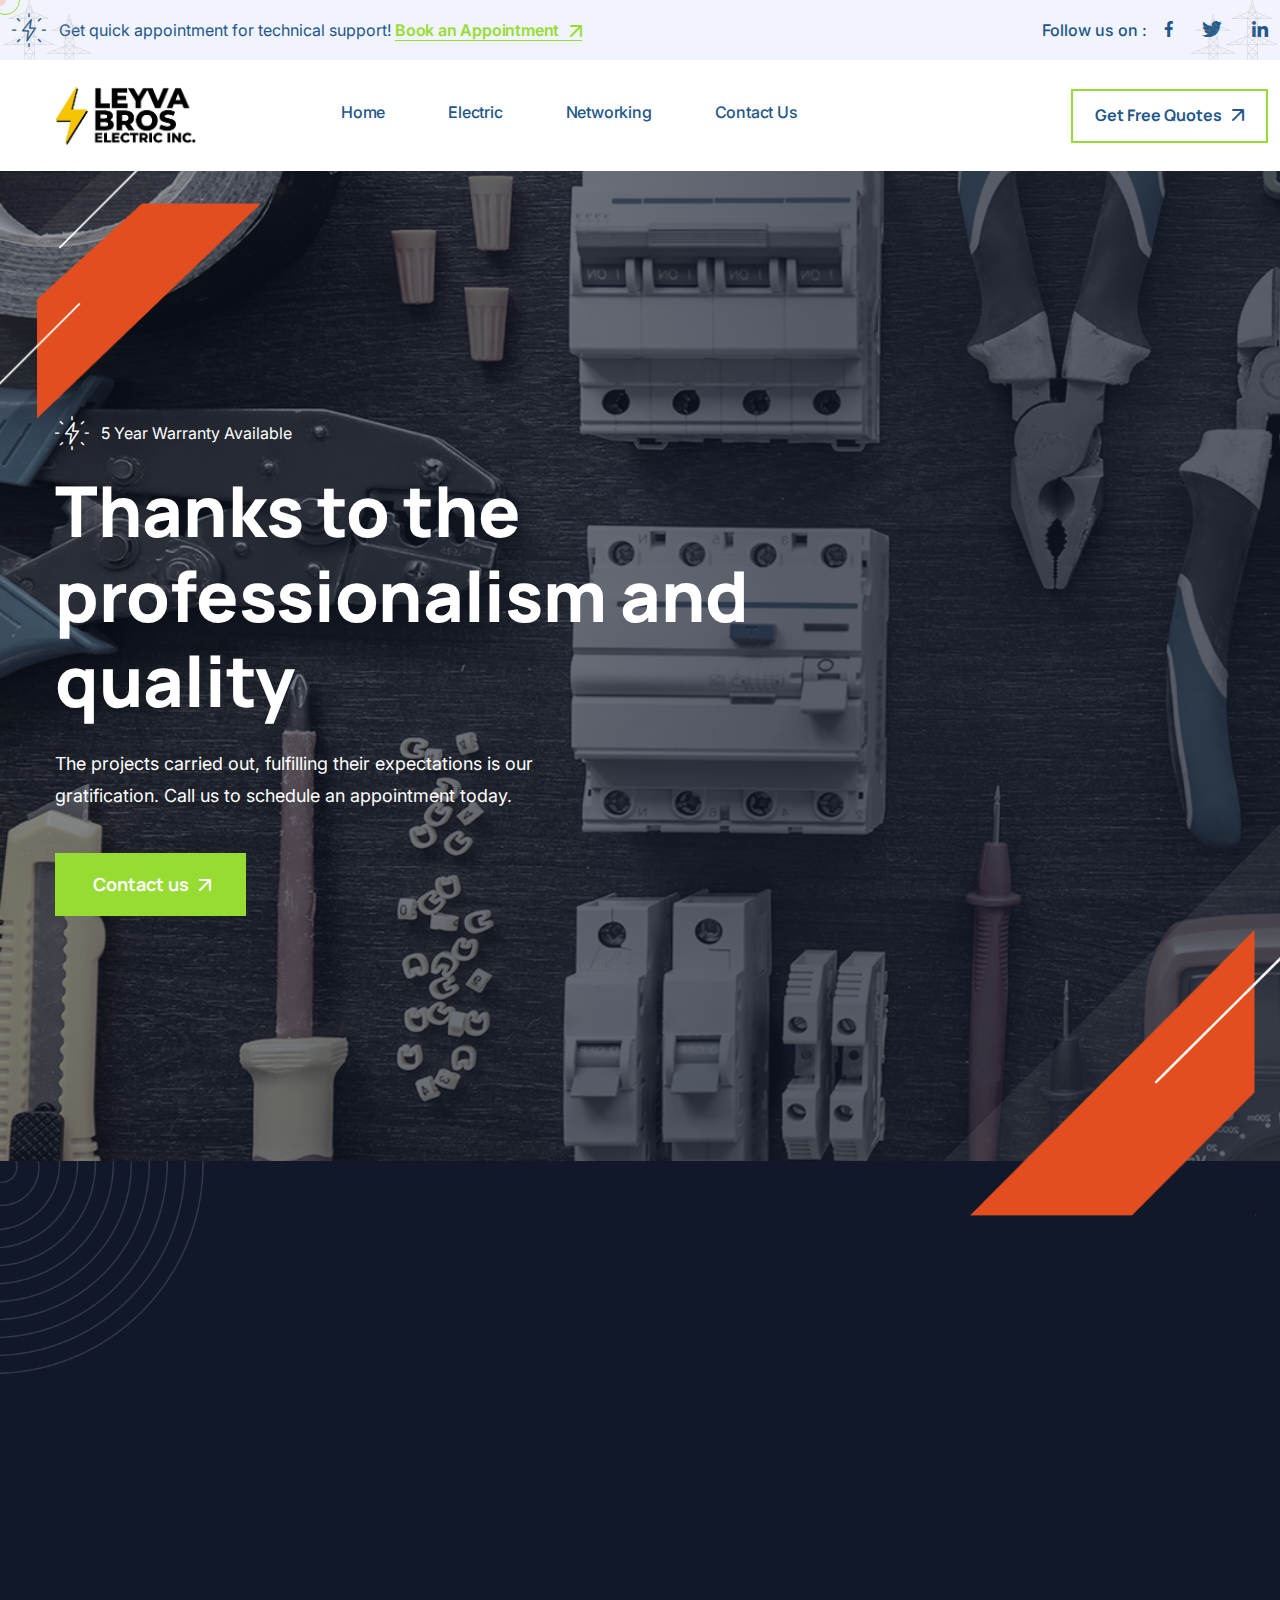
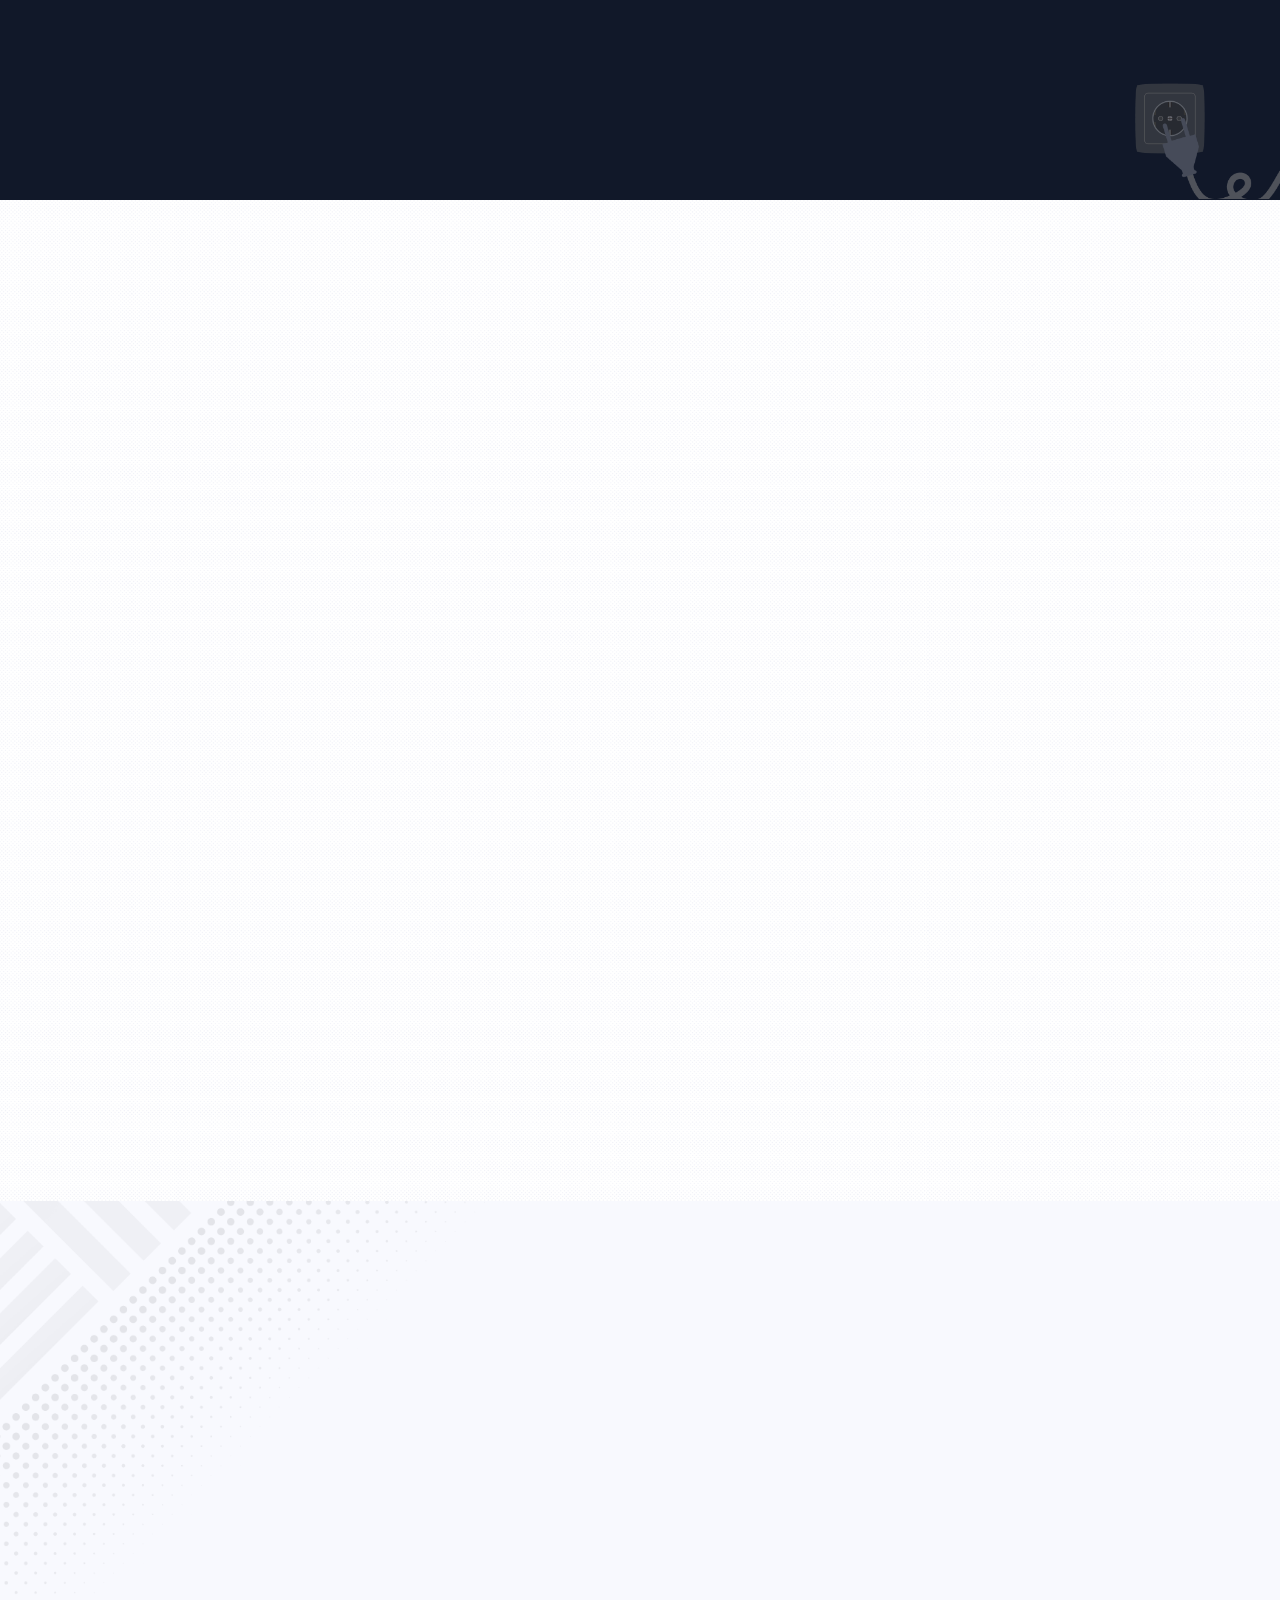
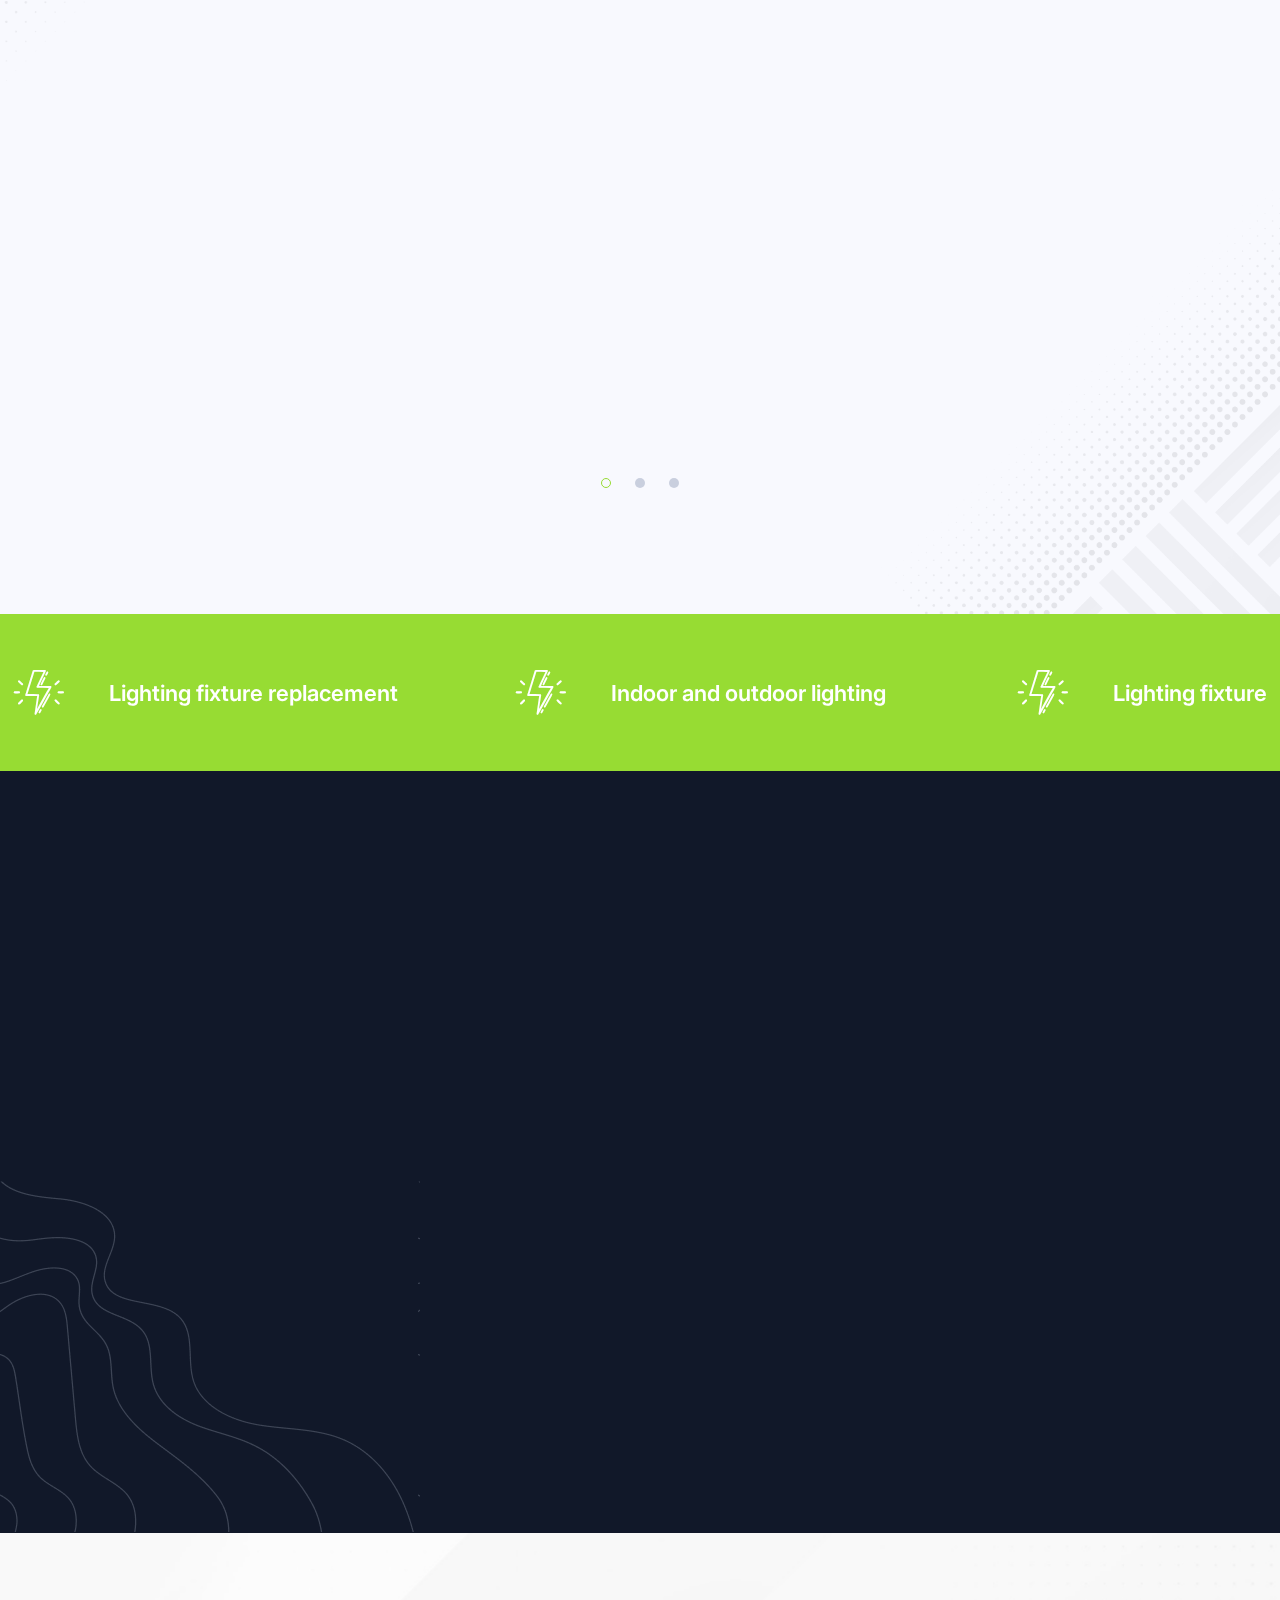
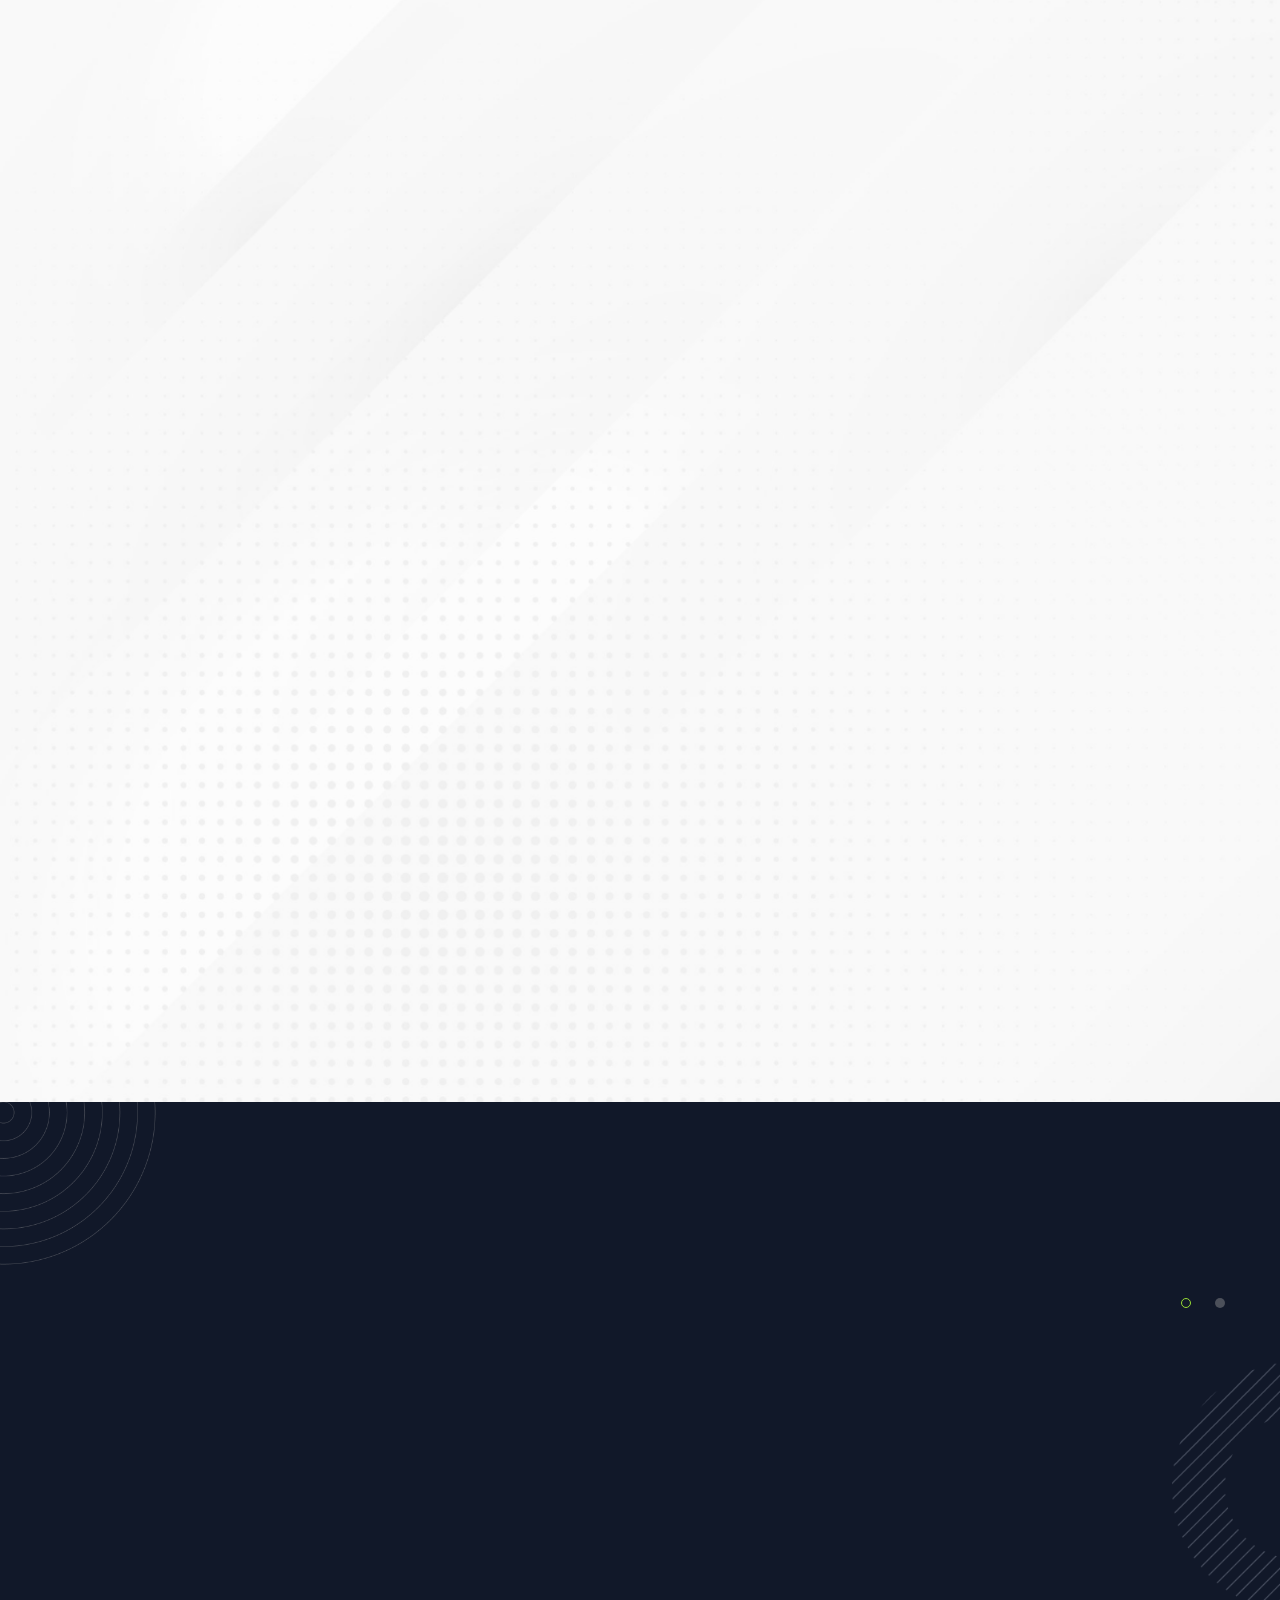
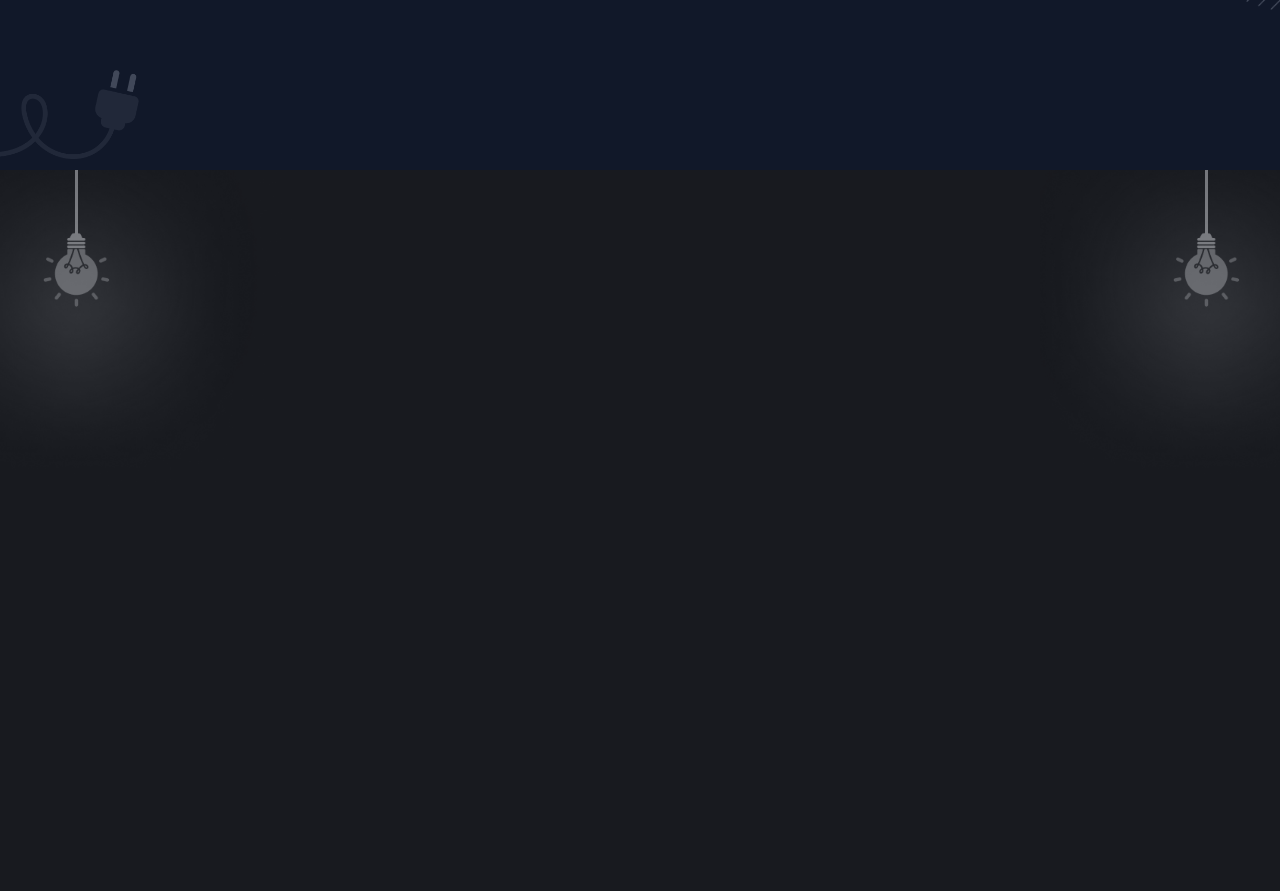
==== commit 307ca1b8: "Update index.html" ====
--- a/index.html
+++ b/index.html
@@ -840,7 +840,7 @@
                                         <h4>About Elton</h4>
                                     </div>
                                     <p class="footer-widget-text">
-                                        leaving the best perception to the user in the implementation of our projects,is why we are licensed in Suffolk County, Nassau County, New York City,  and other communities. We guarantee our customer satisfaction and the highest quality projects.
+                                        Leaving the best perception to the user in the implementation of our projects,is why we are licensed in Suffolk County, Nassau County, New York City,  and other communities. We guarantee our customer satisfaction and the highest quality projects.
                                     </p>
                                     <div class="footer-widget-call">
                                         <div class="call-icon-box">
@@ -1016,4 +1016,4 @@
     <script src="assets/js/script.js"></script>
 </body>
 
-</html>+</html>
--- a/assets/vendors/icomoon/style.css
+++ b/assets/vendors/icomoon/style.css
@@ -149,7 +149,7 @@
   content: "\e90e";
 }
 .icon-icon:before {
-  content: "\e90f";
+  content: "\e90e";
 }
 .icon-in:before {
   content: "\e910";
--- a/assets/css/style.css
+++ b/assets/css/style.css
@@ -929,7 +929,7 @@
 
 .main-menu-logo a img,
 .footer-bottom-inner-logo {
-    width: 132px;
+    width: 187px;
 }
 
 .main-menu-right {
@@ -8852,4 +8852,4 @@
 .contact-form .form-group input,
 .contact-form .form-group textarea {
     width: 100%;
-}+}
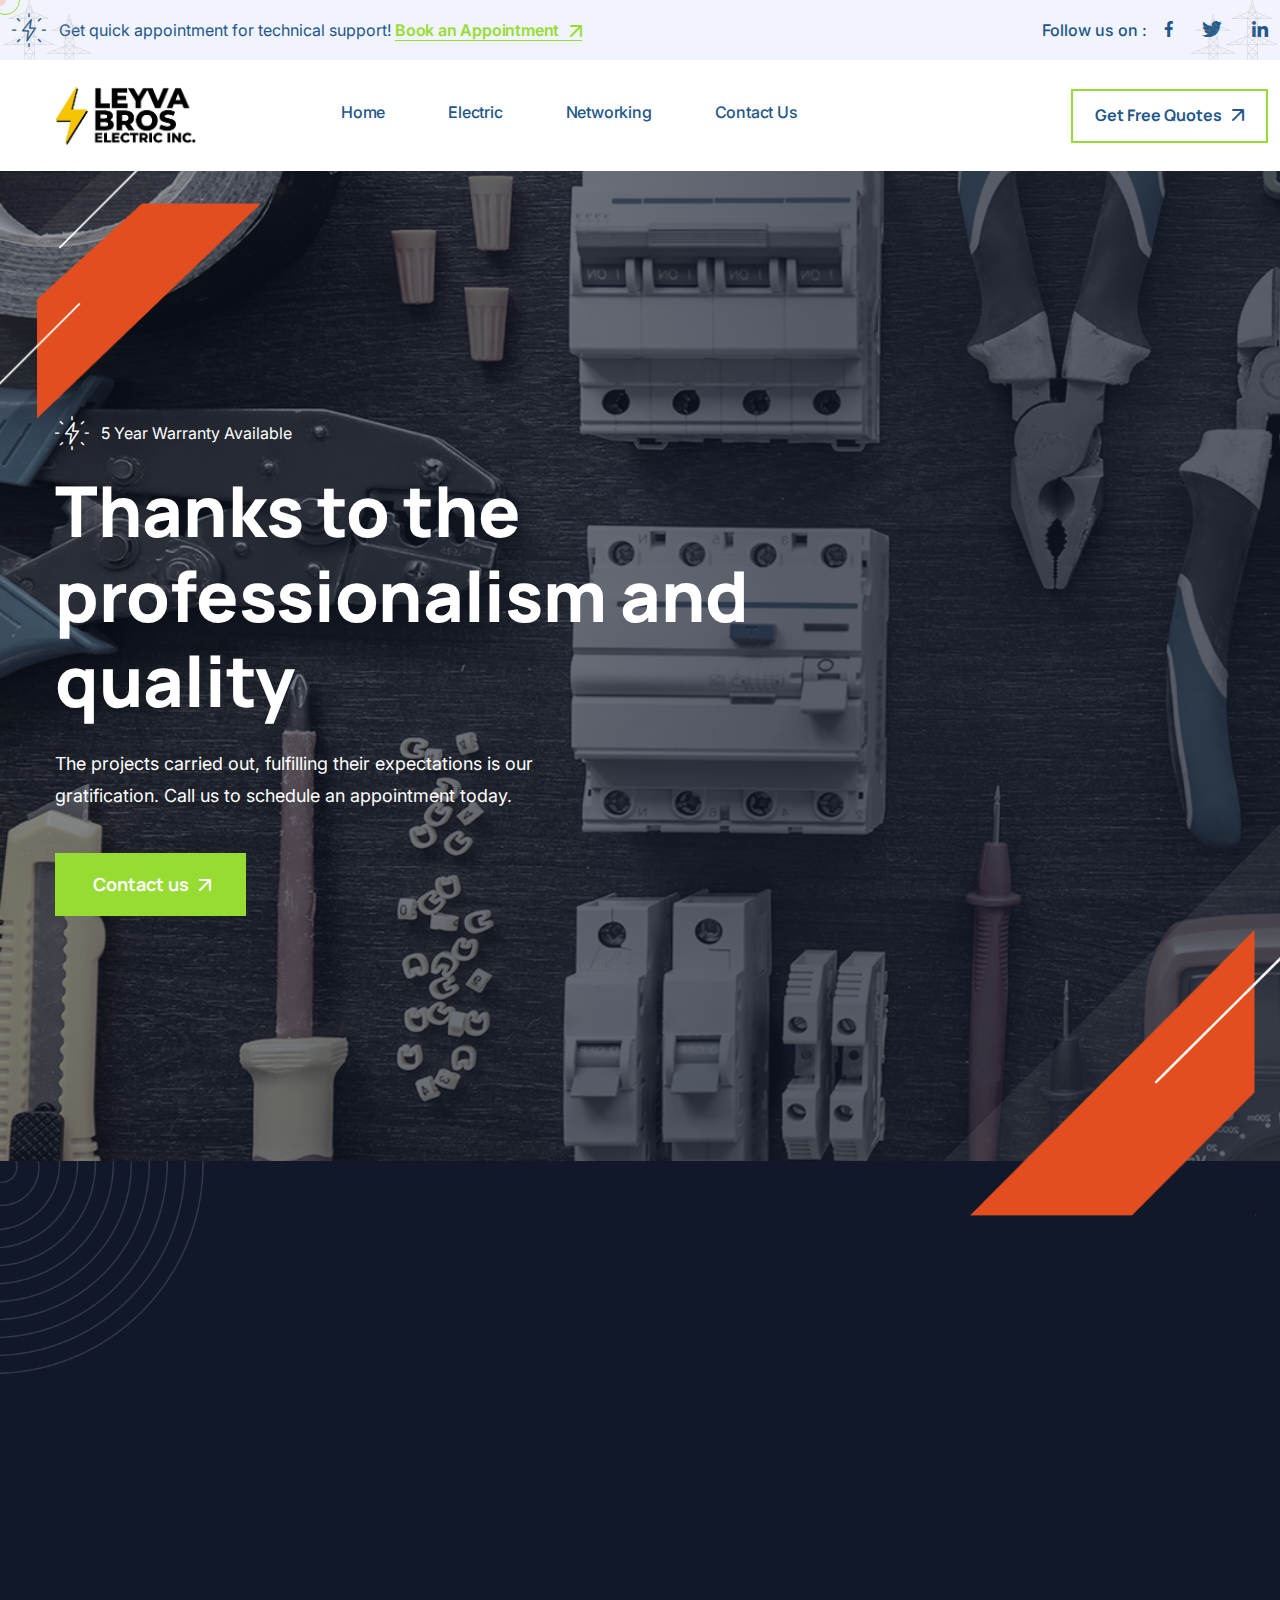
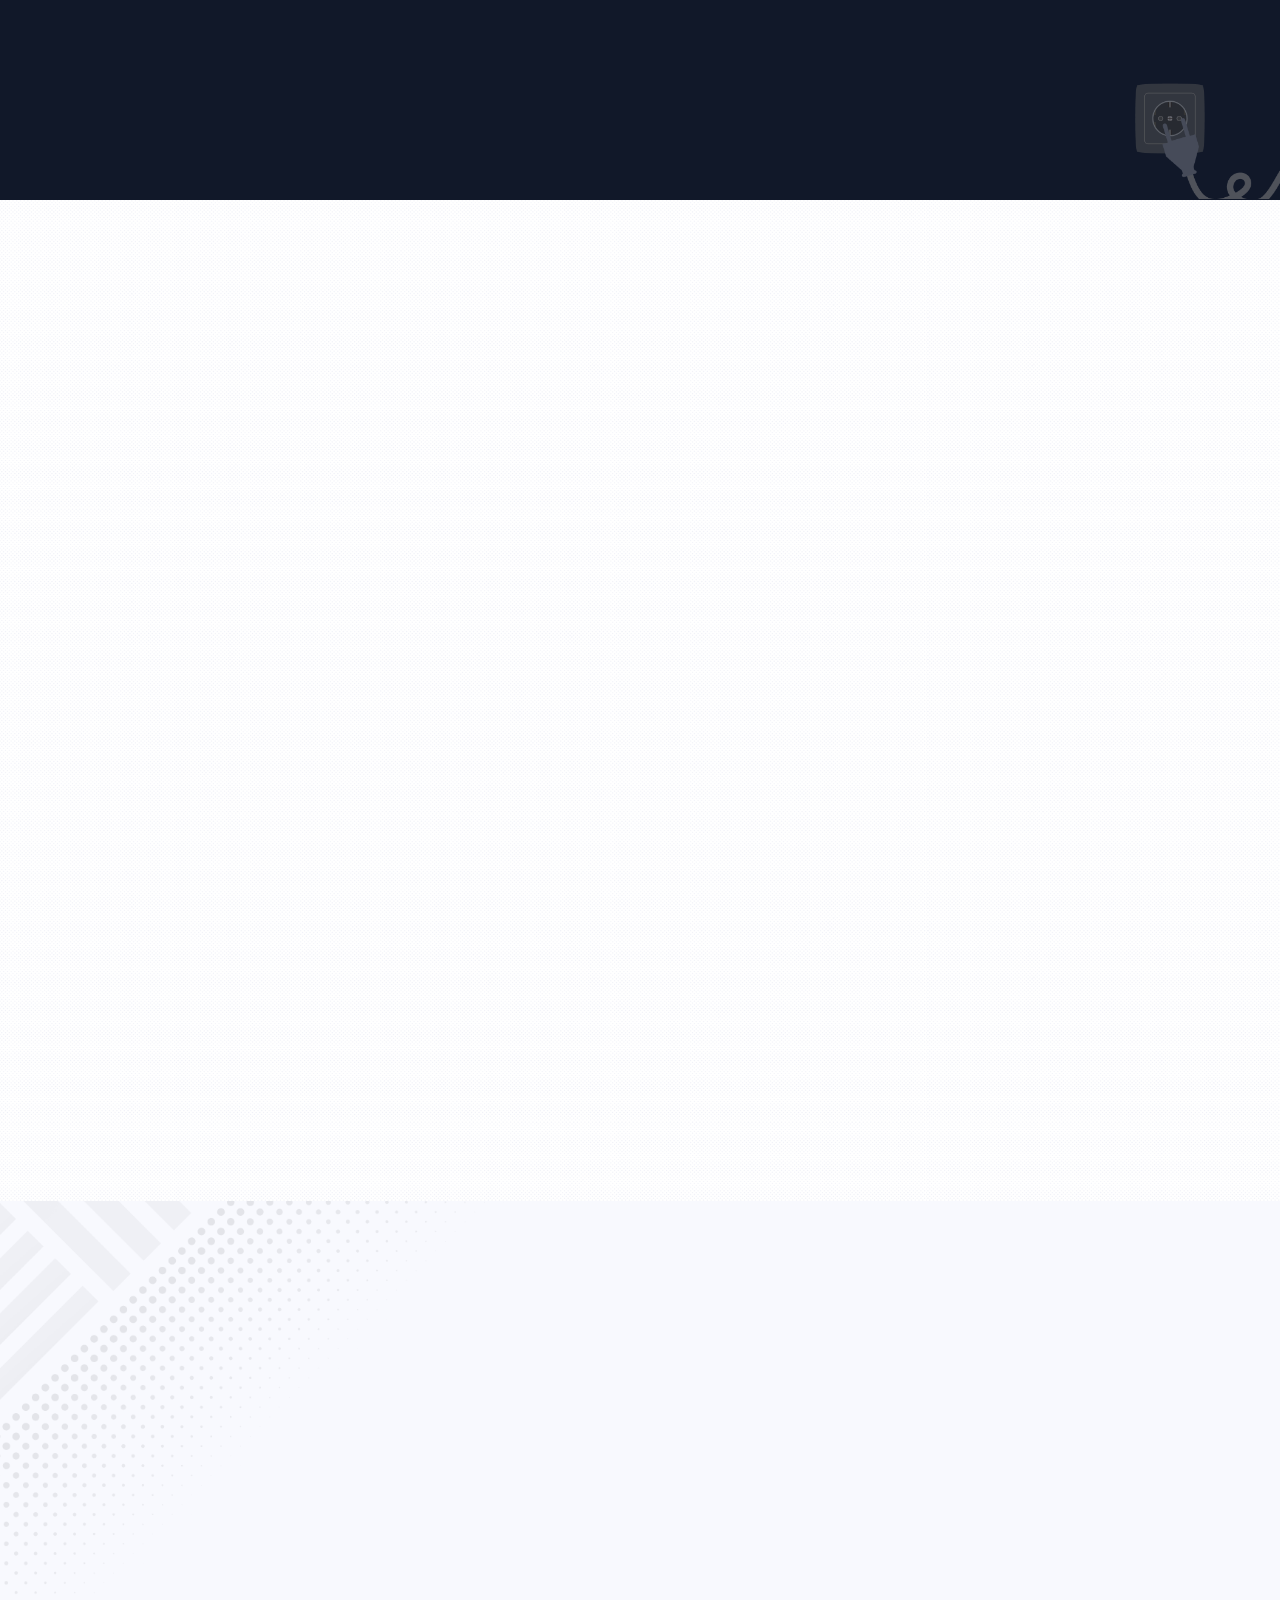
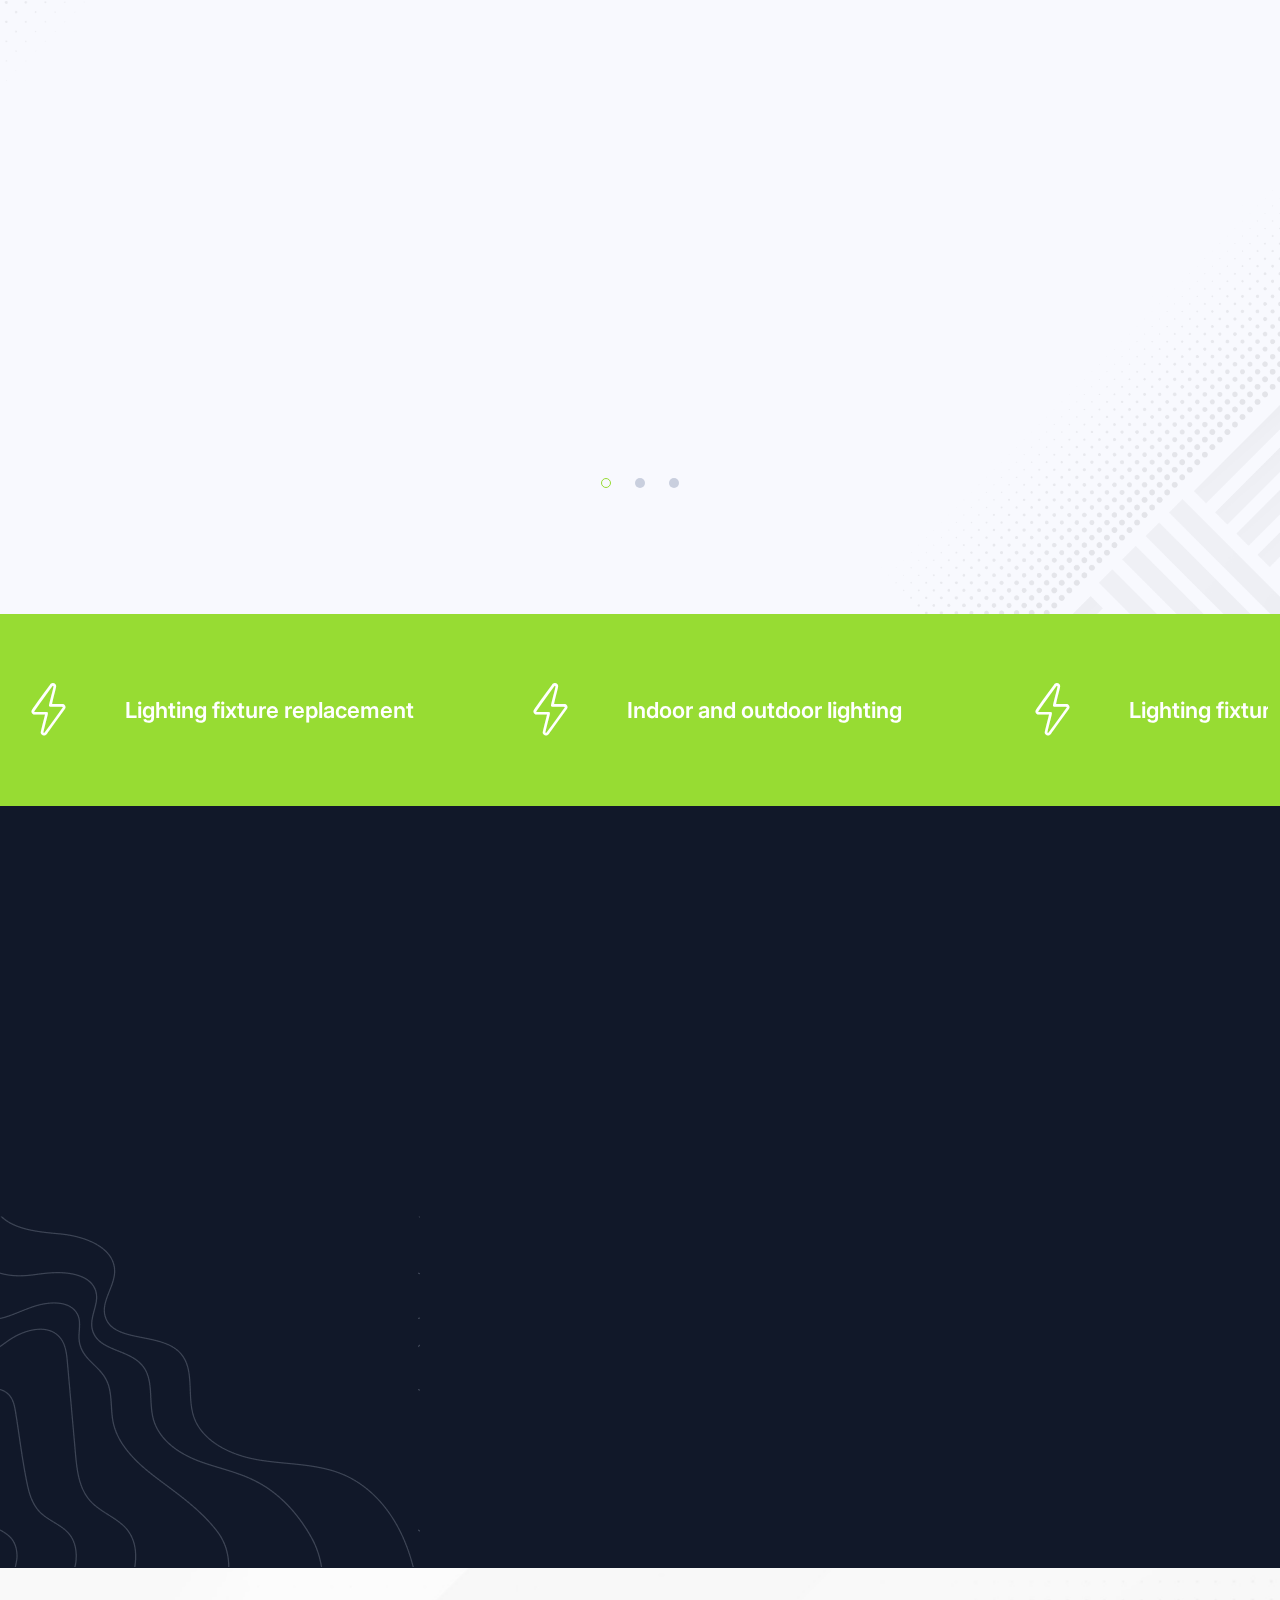
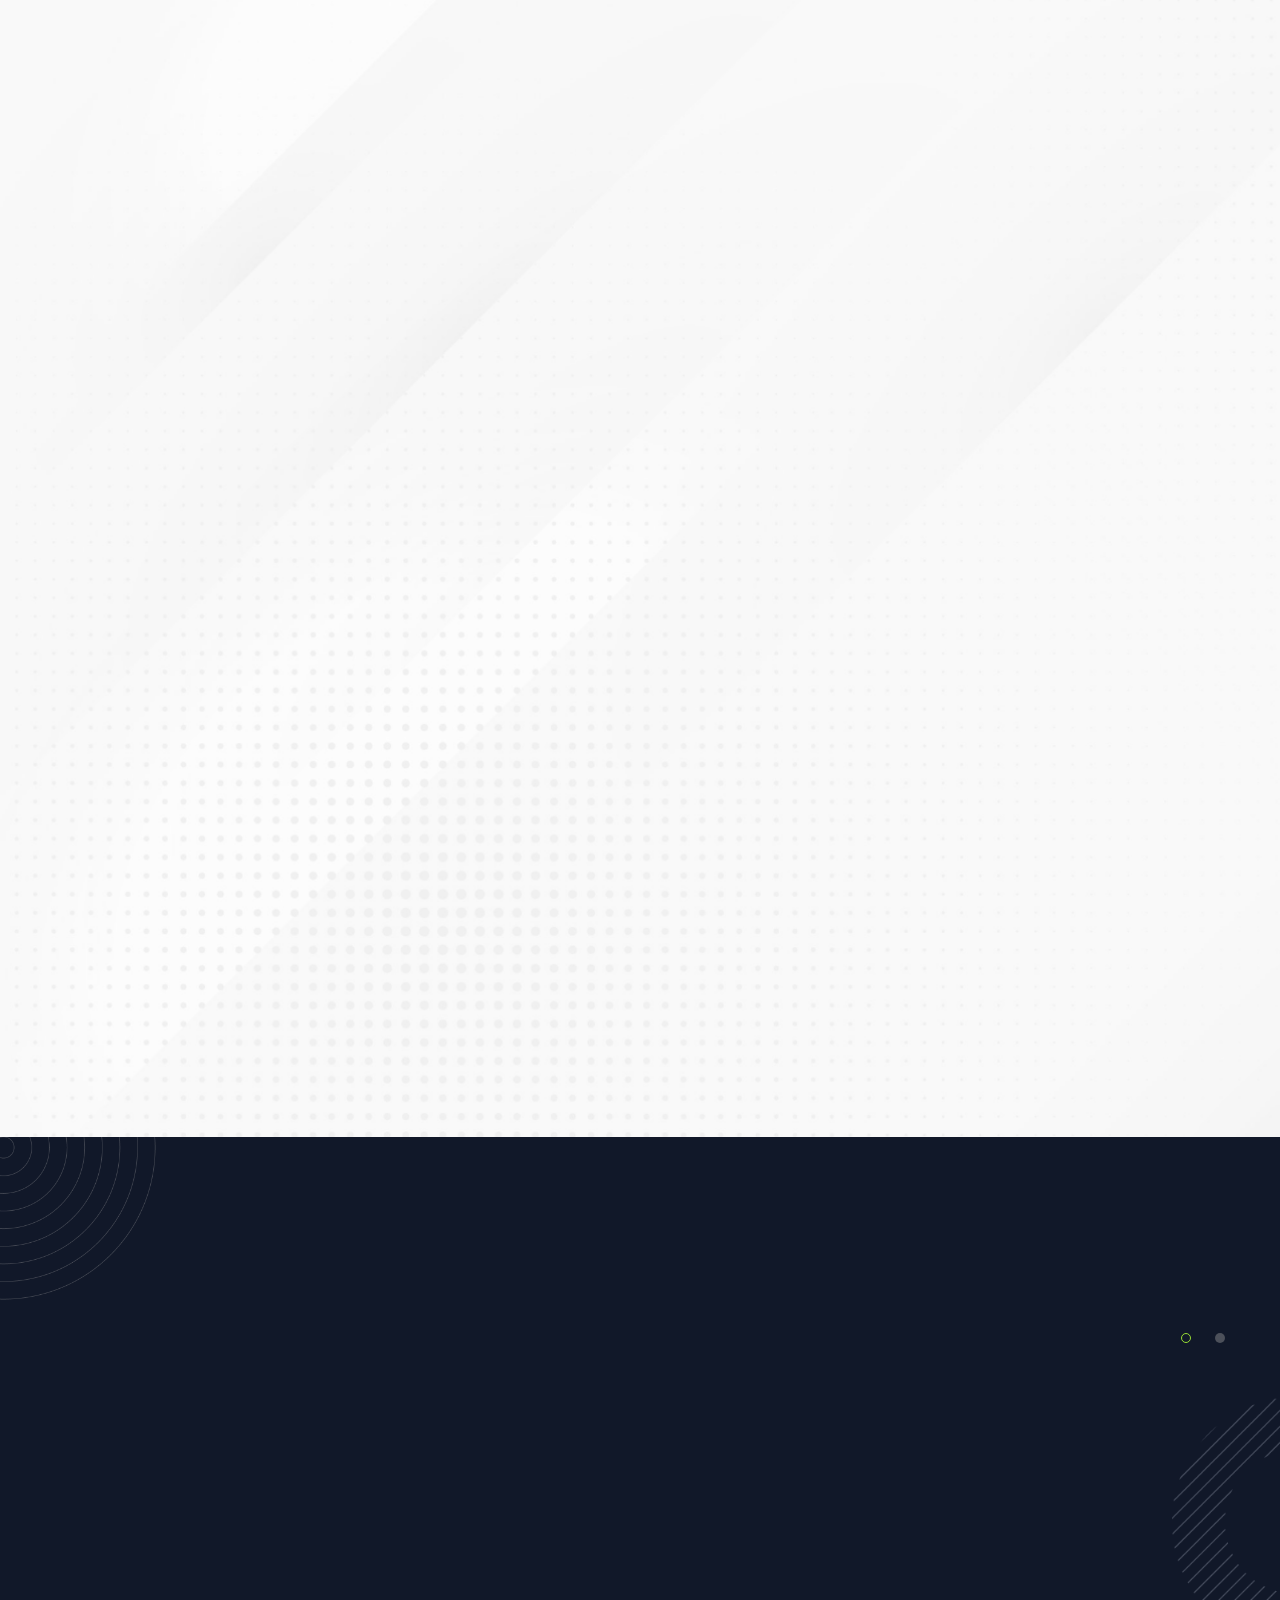
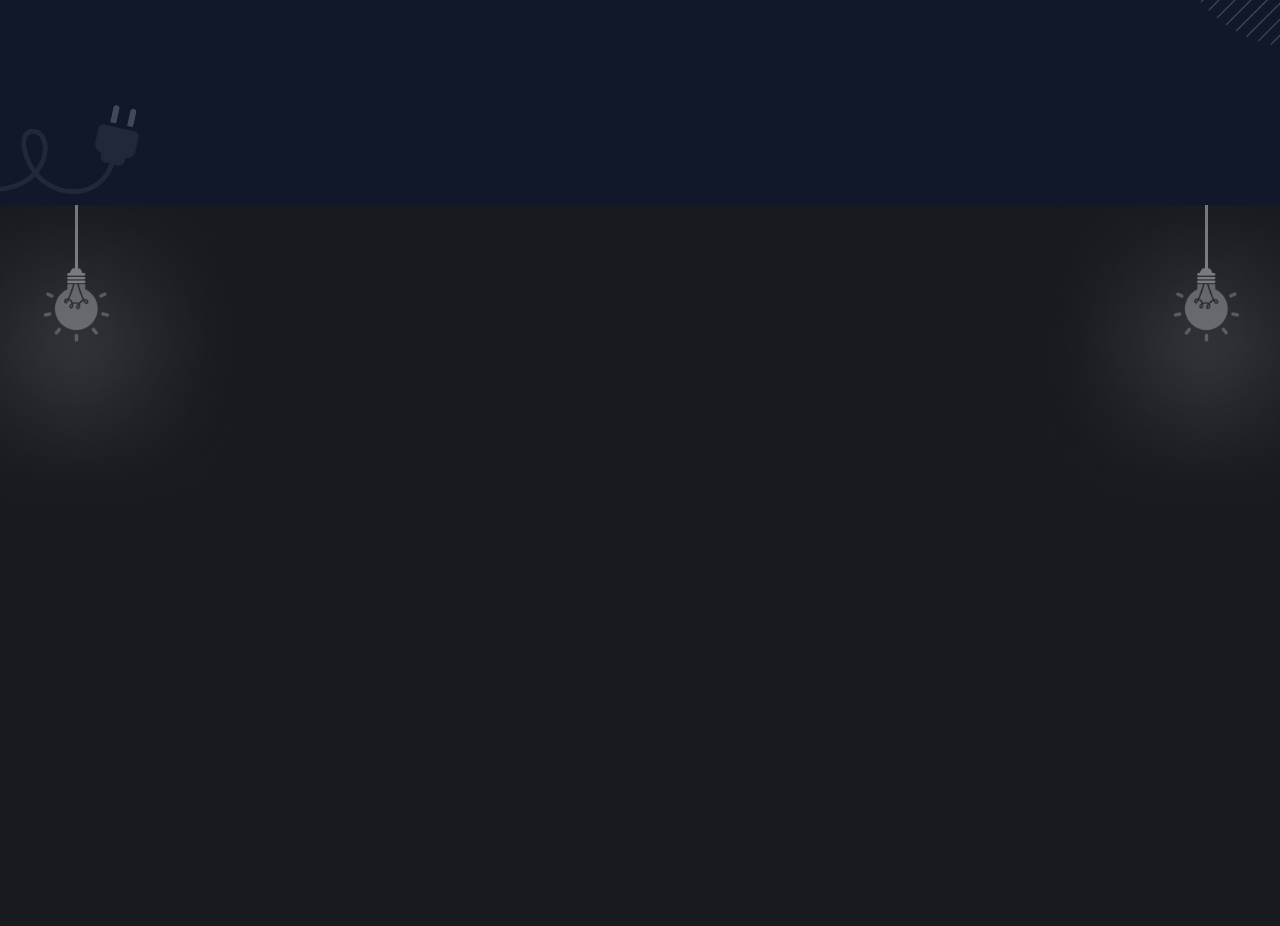
==== commit fa288014: "Update index.html" ====
--- a/index.html
+++ b/index.html
@@ -691,18 +691,18 @@
                     <div class="project-stats">
                         <div class="project-stats-content wow fadeInRight animated" data-wow-duration="1500ms"
                             data-wow-delay="100ms">
-                            <h2><span class="project-count">25</span>+</h2>
+                            <h2><span class="project-count">15</span>+</h2>
                             <h5>Years of Experiences</h5>
                         </div>
                         <div class="project-stats-content wow fadeInRight animated" data-wow-duration="1500ms"
                             data-wow-delay="300ms">
-                            <h2><span class="project-count">50</span>K</h2>
+                            <h2><span class="project-count">100</span>+</h2>
                             <h5>Completed Projects</h5>
                         </div>
                         <div class="project-stats-content wow fadeInRight animated" data-wow-duration="1500ms"
                             data-wow-delay="500ms">
-                            <h2><span class="project-count">32</span>+</h2>
-                            <h5>Awards & Recognitions</h5>
+                            <h2><span class="project-count">5</span>+</h2>
+                            <h5>Recognitions</h5>
                         </div>
                     </div>
                 </div>
--- a/assets/vendors/icomoon/style.css
+++ b/assets/vendors/icomoon/style.css
@@ -125,7 +125,7 @@
   content: "\e903";
 }
 .icon-about-icon:before {
-  content: "\e904";
+  content: "\e903";
 }
 .icon-check:before {
   content: "\e905";
--- a/assets/css/style.css
+++ b/assets/css/style.css
@@ -2085,7 +2085,7 @@
 }
 
 .promo-one-slider .promo-one-single span {
-    font-size: 45px;
+    font-size: 80px;
     color: var(--elton-light);
 }
 
@@ -2336,8 +2336,8 @@
 
 .project-stats-content h2,
 .project-stats-content h2 span {
-    -webkit-text-stroke: 1px var(--elton-primary);
-    color: #FFF4F0;
+    -webkit-text-stroke: 1px var(--elton-dark);
+    color: #235789;
     display: inline-block;
     font-size: 120px;
     font-style: normal;
